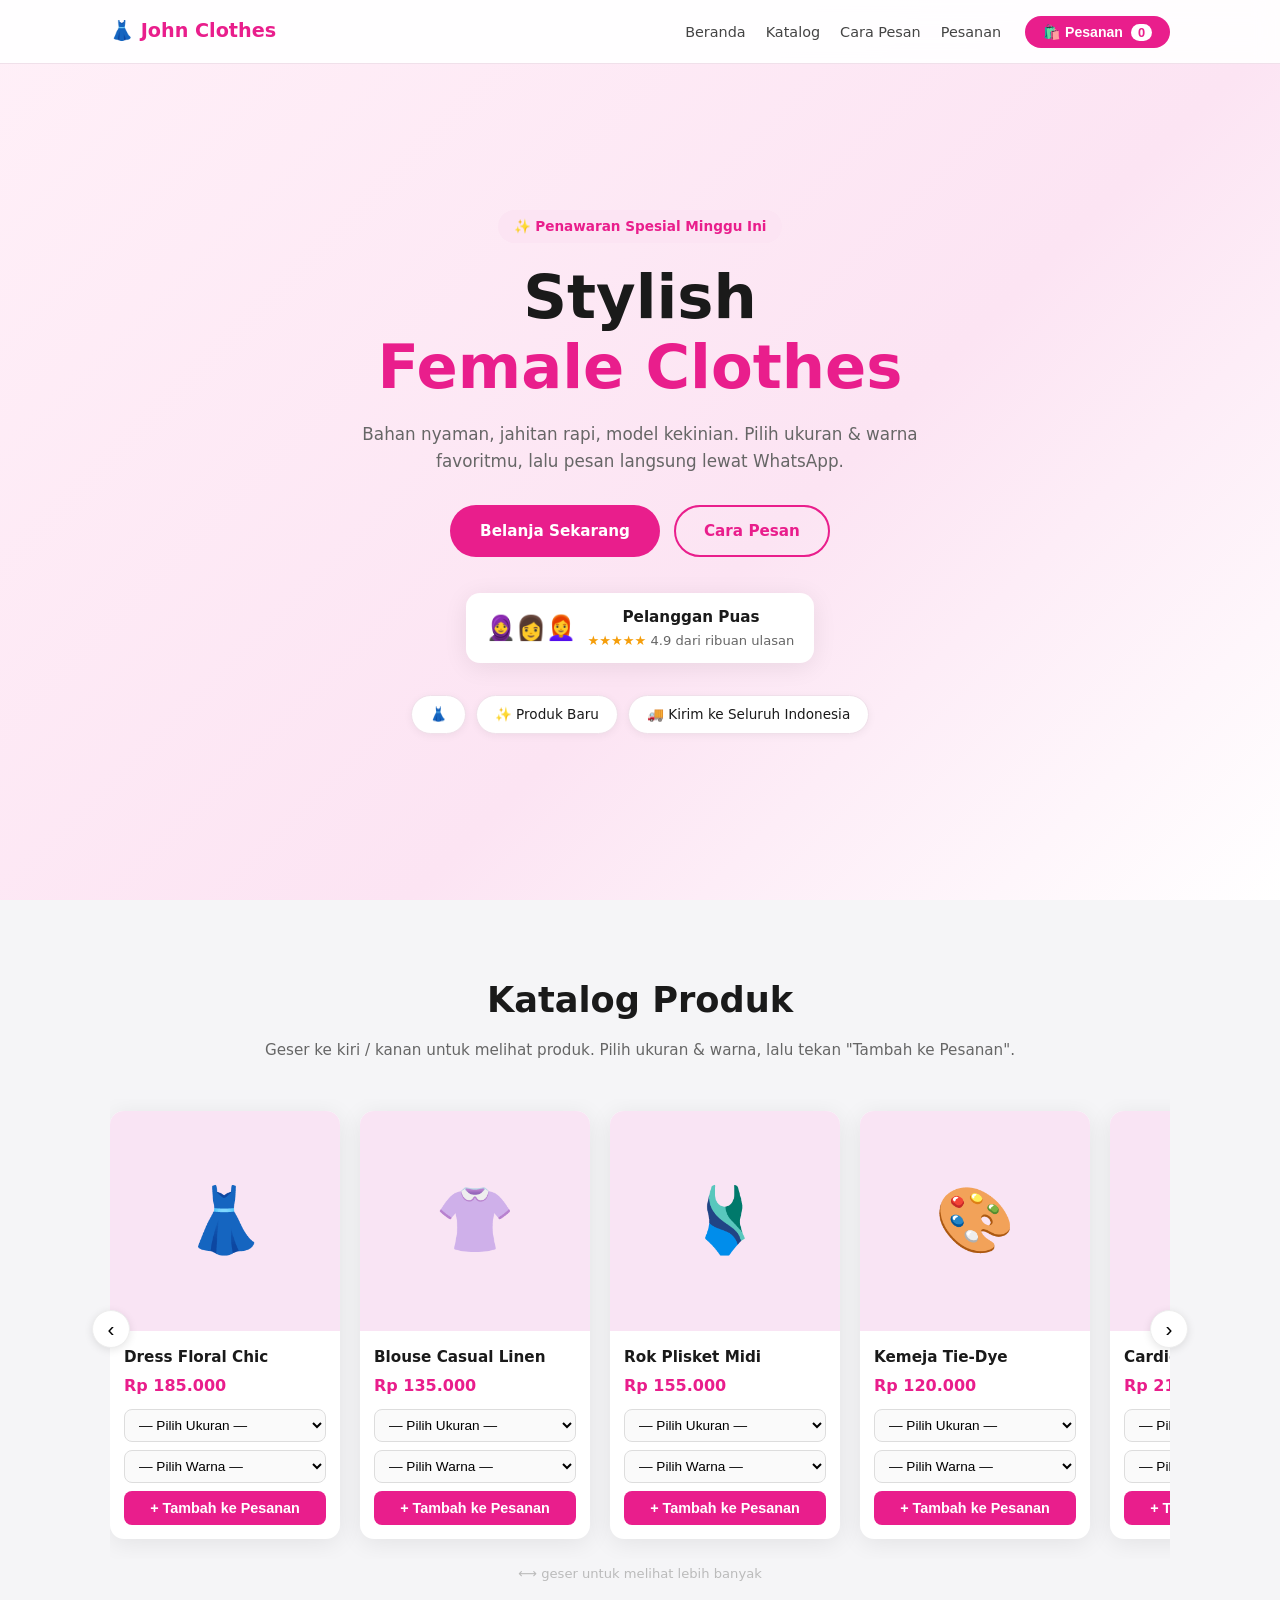
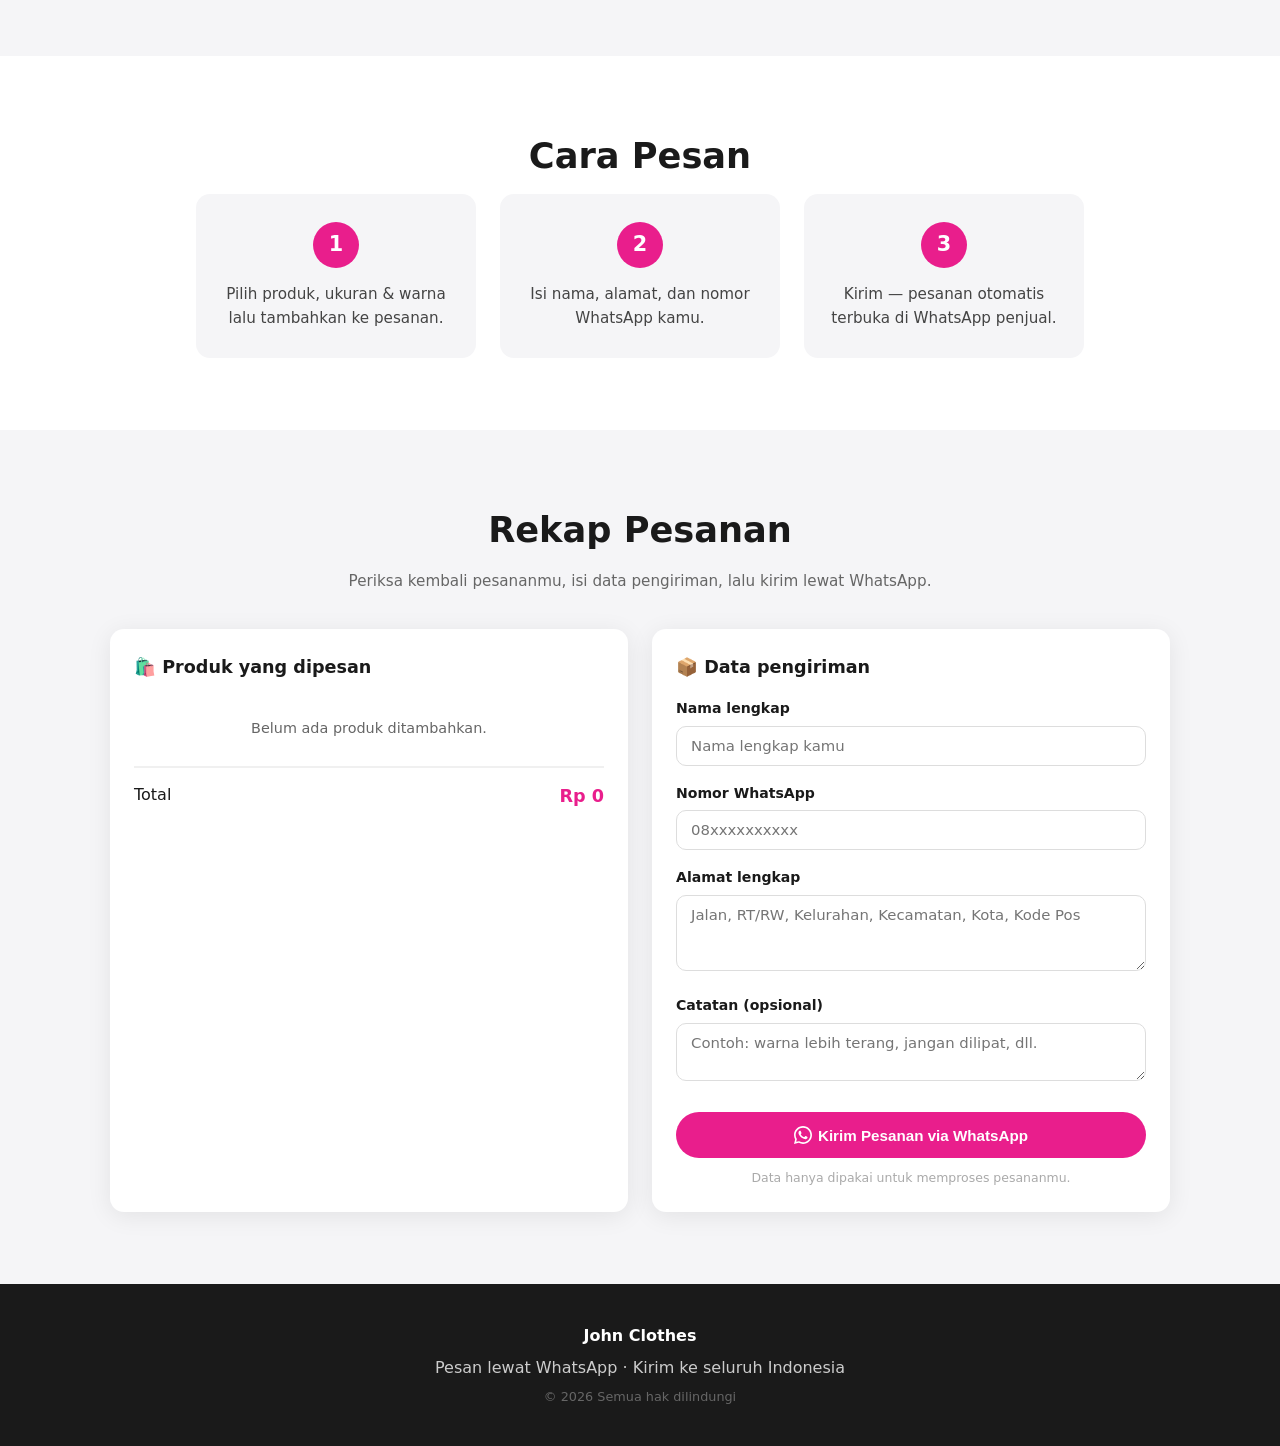
==== index.html @ 46075248 "first commit - John Clothes landing page" ====
<!DOCTYPE html>
<html lang="id">
<head>
  <meta charset="UTF-8" />
  <meta name="viewport" content="width=device-width, initial-scale=1.0" />
  <title>John Clothes – Female Fashion</title>
  <meta name="description" content="Toko baju wanita online. Bahan nyaman, jahitan rapi, model kekinian. Pesan langsung via WhatsApp." />
  <link rel="stylesheet" href="style.css" />
</head>
<body>

  <!-- NAVBAR -->
  <nav class="navbar" id="navbar">
    <div class="nav-container">
      <a href="#" class="nav-brand">👗 John Clothes</a>
      <ul class="nav-links">
        <li><a href="#beranda">Beranda</a></li>
        <li><a href="#katalog">Katalog</a></li>
        <li><a href="#cara-pesan">Cara Pesan</a></li>
        <li><a href="#pesanan">Pesanan</a></li>
      </ul>
      <button class="cart-btn" id="cartBtn" onclick="scrollToOrder()">
        🛍️ Pesanan <span id="cartCount">0</span>
      </button>
    </div>
  </nav>

  <!-- HERO -->
  <section class="hero" id="beranda">
    <div class="hero-content">
      <p class="hero-badge">✨ Penawaran Spesial Minggu Ini</p>
      <h1>Stylish<br><span>Female Clothes</span></h1>
      <p class="hero-desc">Bahan nyaman, jahitan rapi, model kekinian. Pilih ukuran &amp; warna favoritmu, lalu pesan langsung lewat WhatsApp.</p>
      <div class="hero-buttons">
        <a href="#katalog" class="btn btn-primary">Belanja Sekarang</a>
        <a href="#cara-pesan" class="btn btn-outline">Cara Pesan</a>
      </div>
      <div class="hero-social-proof">
        <span class="avatars">🧕👩👩‍🦰</span>
        <div>
          <strong>Pelanggan Puas</strong>
          <div class="stars">★★★★★ <span>4.9 dari ribuan ulasan</span></div>
        </div>
      </div>
    </div>
    <div class="hero-badges">
      <div class="badge-pill">👗</div>
      <div class="badge-pill">✨ Produk Baru</div>
      <div class="badge-pill">🚚 Kirim ke Seluruh Indonesia</div>
    </div>
  </section>

  <!-- KATALOG -->
  <section class="katalog" id="katalog">
    <div class="section-container">
      <h2>Katalog Produk</h2>
      <p class="section-sub">Geser ke kiri / kanan untuk melihat produk. Pilih ukuran &amp; warna, lalu tekan "Tambah ke Pesanan".</p>

      <div class="slider-wrapper">
        <button class="slider-arrow left" id="sliderPrev">&#8249;</button>
        <div class="product-track" id="productTrack"></div>
        <button class="slider-arrow right" id="sliderNext">&#8250;</button>
      </div>
      <p class="swipe-hint">⟷ geser untuk melihat lebih banyak</p>
    </div>
  </section>

  <!-- CARA PESAN -->
  <section class="cara-pesan" id="cara-pesan">
    <div class="section-container">
      <h2>Cara Pesan</h2>
      <div class="steps">
        <div class="step">
          <div class="step-num">1</div>
          <p>Pilih produk, ukuran &amp; warna lalu tambahkan ke pesanan.</p>
        </div>
        <div class="step">
          <div class="step-num">2</div>
          <p>Isi nama, alamat, dan nomor WhatsApp kamu.</p>
        </div>
        <div class="step">
          <div class="step-num">3</div>
          <p>Kirim — pesanan otomatis terbuka di WhatsApp penjual.</p>
        </div>
      </div>
    </div>
  </section>

  <!-- PESANAN -->
  <section class="pesanan" id="pesanan">
    <div class="section-container">
      <h2>Rekap Pesanan</h2>
      <p class="section-sub">Periksa kembali pesananmu, isi data pengiriman, lalu kirim lewat WhatsApp.</p>

      <div class="order-grid">
        <!-- Daftar produk -->
        <div class="order-card">
          <h3>🛍️ Produk yang dipesan</h3>
          <div id="orderList"><p class="empty-msg">Belum ada produk ditambahkan.</p></div>
          <div class="order-total">Total <strong id="orderTotal">Rp 0</strong></div>
        </div>

        <!-- Form pengiriman -->
        <div class="order-card">
          <h3>📦 Data pengiriman</h3>
          <form id="orderForm" novalidate>
            <div class="form-group">
              <label for="nama">Nama lengkap</label>
              <input type="text" id="nama" placeholder="Nama lengkap kamu" autocomplete="name" />
              <span class="form-err" id="namaErr">Isi nama lengkap (min. 2 huruf).</span>
            </div>
            <div class="form-group">
              <label for="wa">Nomor WhatsApp</label>
              <input type="tel" id="wa" placeholder="08xxxxxxxxxx" autocomplete="tel" />
              <span class="form-err" id="waErr">Nomor WhatsApp tidak valid.</span>
            </div>
            <div class="form-group">
              <label for="alamat">Alamat lengkap</label>
              <textarea id="alamat" rows="3" placeholder="Jalan, RT/RW, Kelurahan, Kecamatan, Kota, Kode Pos"></textarea>
              <span class="form-err" id="alamatErr">Isi alamat selengkap mungkin (min. 10 karakter).</span>
            </div>
            <div class="form-group">
              <label for="catatan">Catatan (opsional)</label>
              <textarea id="catatan" rows="2" placeholder="Contoh: warna lebih terang, jangan dilipat, dll."></textarea>
            </div>
            <button type="submit" class="btn btn-primary btn-block">
              <svg width="18" height="18" viewBox="0 0 24 24" fill="currentColor" style="vertical-align:middle;margin-right:6px"><path d="M17.472 14.382c-.297-.149-1.758-.867-2.03-.967-.273-.099-.471-.148-.67.15-.197.297-.767.966-.94 1.164-.173.199-.347.223-.644.075-.297-.15-1.255-.463-2.39-1.475-.883-.788-1.48-1.761-1.653-2.059-.173-.297-.018-.458.13-.606.134-.133.298-.347.446-.52.149-.174.198-.298.298-.497.099-.198.05-.371-.025-.52-.075-.149-.669-1.612-.916-2.207-.242-.579-.487-.5-.669-.51-.173-.008-.371-.01-.57-.01-.198 0-.52.074-.792.372-.272.297-1.04 1.016-1.04 2.479 0 1.462 1.065 2.875 1.213 3.074.149.198 2.096 3.2 5.077 4.487.709.306 1.262.489 1.694.625.712.227 1.36.195 1.871.118.571-.085 1.758-.719 2.006-1.413.248-.694.248-1.289.173-1.413-.074-.124-.272-.198-.57-.347z"/><path d="M12 0C5.373 0 0 5.373 0 12c0 2.136.564 4.14 1.547 5.874L0 24l6.302-1.521A11.942 11.942 0 0012 24c6.627 0 12-5.373 12-12S18.627 0 12 0zm0 21.818a9.797 9.797 0 01-5.001-1.368l-.36-.214-3.733.9.939-3.638-.234-.374A9.786 9.786 0 012.182 12C2.182 6.57 6.57 2.182 12 2.182c5.43 0 9.818 4.388 9.818 9.818 0 5.43-4.388 9.818-9.818 9.818z"/></svg>
              Kirim Pesanan via WhatsApp
            </button>
            <p class="form-note">Data hanya dipakai untuk memproses pesananmu.</p>
          </form>
        </div>
      </div>
    </div>
  </section>

  <!-- FOOTER -->
  <footer class="footer">
    <p><strong>John Clothes</strong></p>
    <p>Pesan lewat WhatsApp · Kirim ke seluruh Indonesia</p>
    <p class="footer-copy">© <span id="year"></span> Semua hak dilindungi</p>
  </footer>

  <!-- STICKY CART -->
  <div class="sticky-cart" id="stickyCart" onclick="scrollToOrder()">
    <span id="stickyCount">0</span> item · <span id="stickyTotal">Rp 0</span>
    <strong>Lihat Pesanan →</strong>
  </div>

  <!-- SUCCESS MODAL -->
  <div class="modal-overlay" id="modalOverlay">
    <div class="modal">
      <div class="modal-icon">✓</div>
      <h3>Pesanan siap dikirim!</h3>
      <p>WhatsApp akan terbuka dengan rincian pesananmu. Tekan <strong>Kirim</strong> di WhatsApp untuk menyelesaikan. Jika tidak terbuka, klik tombol di bawah.</p>
      <a href="#" id="waFallback" class="btn btn-primary" target="_blank" rel="noopener">Buka WhatsApp</a>
      <button class="btn btn-outline" onclick="closeModal()">Tutup</button>
    </div>
  </div>

  <script src="app.js"></script>
</body>
</html>
---- style.css ----
/* ===== RESET & BASE ===== */
*, *::before, *::after { box-sizing: border-box; margin: 0; padding: 0; }
html { scroll-behavior: smooth; }
body {
  font-family: 'Segoe UI', system-ui, -apple-system, sans-serif;
  color: #1a1a1a;
  background: #fff;
  line-height: 1.6;
}
img { max-width: 100%; display: block; }
a { text-decoration: none; color: inherit; }

/* ===== VARIABLES ===== */
:root {
  --pink: #e91e8c;
  --pink-dark: #c2177a;
  --pink-light: #fce4f3;
  --gray: #f5f5f7;
  --text-muted: #666;
  --radius: 14px;
  --shadow: 0 4px 24px rgba(0,0,0,.08);
  --nav-h: 64px;
}

/* ===== NAVBAR ===== */
.navbar {
  position: fixed; top: 0; left: 0; right: 0; z-index: 100;
  background: rgba(255,255,255,.92);
  backdrop-filter: blur(12px);
  -webkit-backdrop-filter: blur(12px);
  border-bottom: 1px solid #f0e0ea;
  height: var(--nav-h);
}
.nav-container {
  max-width: 1100px; margin: 0 auto;
  padding: 0 20px;
  height: 100%;
  display: flex; align-items: center; gap: 24px;
}
.nav-brand { font-size: 1.2rem; font-weight: 700; color: var(--pink); }
.nav-links {
  display: flex; gap: 20px; list-style: none;
  margin-left: auto;
}
.nav-links a {
  font-size: .9rem; color: #444; font-weight: 500;
  transition: color .2s;
}
.nav-links a:hover { color: var(--pink); }
.cart-btn {
  background: var(--pink); color: #fff;
  border: none; border-radius: 99px;
  padding: 8px 18px; font-size: .88rem; font-weight: 600;
  cursor: pointer; transition: background .2s;
  white-space: nowrap;
}
.cart-btn:hover { background: var(--pink-dark); }
#cartCount {
  background: #fff; color: var(--pink);
  border-radius: 99px; padding: 1px 7px;
  font-weight: 700; font-size: .8rem; margin-left: 4px;
}

/* ===== BUTTONS ===== */
.btn {
  display: inline-flex; align-items: center; justify-content: center;
  padding: 12px 28px; border-radius: 99px;
  font-weight: 600; font-size: .95rem;
  cursor: pointer; border: 2px solid transparent;
  transition: all .2s;
}
.btn-primary { background: var(--pink); color: #fff; }
.btn-primary:hover { background: var(--pink-dark); }
.btn-outline { background: transparent; color: var(--pink); border-color: var(--pink); }
.btn-outline:hover { background: var(--pink-light); }
.btn-block { width: 100%; margin-top: 8px; }

/* ===== HERO ===== */
.hero {
  min-height: 100vh;
  padding: calc(var(--nav-h) + 40px) 20px 60px;
  background: linear-gradient(135deg, #fff0f8 0%, #fce4f3 60%, #fff 100%);
  display: flex; flex-direction: column;
  align-items: center; justify-content: center;
  text-align: center;
}
.hero-content { max-width: 600px; }
.hero-badge {
  display: inline-block;
  background: var(--pink-light); color: var(--pink);
  border-radius: 99px; padding: 6px 16px;
  font-size: .85rem; font-weight: 600; margin-bottom: 20px;
}
.hero h1 {
  font-size: clamp(2.2rem, 6vw, 3.8rem);
  font-weight: 800; line-height: 1.15; margin-bottom: 18px;
}
.hero h1 span { color: var(--pink); }
.hero-desc { color: var(--text-muted); font-size: 1.05rem; margin-bottom: 30px; }
.hero-buttons { display: flex; gap: 14px; justify-content: center; flex-wrap: wrap; margin-bottom: 36px; }
.hero-social-proof {
  display: inline-flex; align-items: center; gap: 12px;
  background: #fff; border-radius: var(--radius);
  padding: 12px 20px; box-shadow: var(--shadow);
}
.avatars { font-size: 1.5rem; }
.hero-social-proof strong { display: block; font-size: .95rem; }
.stars { font-size: .82rem; color: var(--text-muted); }
.stars { color: #f59e0b; }
.stars span { color: var(--text-muted); }
.hero-badges {
  display: flex; flex-wrap: wrap; gap: 10px;
  justify-content: center; margin-top: 32px;
}
.badge-pill {
  background: #fff; border: 1px solid #f0e0ea;
  border-radius: 99px; padding: 8px 18px;
  font-size: .85rem; font-weight: 500;
  box-shadow: 0 2px 8px rgba(0,0,0,.05);
}

/* ===== SECTIONS ===== */
.section-container { max-width: 1100px; margin: 0 auto; padding: 0 20px; }
.katalog, .cara-pesan, .pesanan {
  padding: 72px 0;
}
.katalog { background: var(--gray); }
.cara-pesan { background: #fff; }
.pesanan { background: var(--gray); }
h2 {
  font-size: clamp(1.6rem, 4vw, 2.2rem);
  font-weight: 800; text-align: center; margin-bottom: 10px;
}
.section-sub {
  text-align: center; color: var(--text-muted);
  margin-bottom: 36px; font-size: .95rem;
}

/* ===== SLIDER ===== */
.slider-wrapper { position: relative; }
.product-track {
  display: flex; gap: 20px;
  overflow-x: auto; scroll-snap-type: x mandatory;
  -webkit-overflow-scrolling: touch;
  padding: 12px 4px 20px;
  scrollbar-width: none;
}
.product-track::-webkit-scrollbar { display: none; }
.swipe-hint {
  text-align: center; color: #bbb; font-size: .82rem; margin-top: 4px;
}
.slider-arrow {
  position: absolute; top: 50%; transform: translateY(-50%);
  background: #fff; border: 1px solid #eee;
  border-radius: 50%; width: 38px; height: 38px;
  font-size: 1.3rem; cursor: pointer; z-index: 2;
  box-shadow: 0 2px 8px rgba(0,0,0,.1);
  display: flex; align-items: center; justify-content: center;
  transition: background .2s;
}
.slider-arrow:hover { background: var(--pink-light); }
.slider-arrow.left { left: -18px; }
.slider-arrow.right { right: -18px; }

/* ===== PRODUCT CARD ===== */
.product-card {
  min-width: 230px; max-width: 230px;
  background: #fff; border-radius: var(--radius);
  box-shadow: var(--shadow); overflow: hidden;
  scroll-snap-align: start; flex-shrink: 0;
  transition: transform .2s;
}
.product-card:hover { transform: translateY(-4px); }
.product-img {
  width: 100%; height: 220px; object-fit: cover;
  background: #f9e4f4;
  display: flex; align-items: center; justify-content: center;
  font-size: 4rem;
}
.product-info { padding: 14px; }
.product-name { font-weight: 700; margin-bottom: 4px; font-size: .95rem; }
.product-price { color: var(--pink); font-weight: 700; font-size: 1rem; margin-bottom: 10px; }
.product-controls { display: flex; flex-direction: column; gap: 8px; }
.product-controls select {
  width: 100%; padding: 7px 10px; border-radius: 8px;
  border: 1px solid #ddd; font-size: .85rem;
  background: #fafafa; cursor: pointer;
}
.product-controls select:focus { outline: 2px solid var(--pink); }
.add-btn {
  width: 100%; padding: 9px; border: none; border-radius: 8px;
  background: var(--pink); color: #fff;
  font-weight: 600; font-size: .9rem; cursor: pointer;
  transition: background .2s;
}
.add-btn:hover { background: var(--pink-dark); }
.add-btn:disabled { background: #ccc; cursor: not-allowed; }

/* ===== STEPS ===== */
.steps {
  display: flex; gap: 24px; justify-content: center; flex-wrap: wrap;
  margin-top: 10px;
}
.step {
  background: var(--gray); border-radius: var(--radius);
  padding: 28px 24px; max-width: 280px; text-align: center;
  flex: 1; min-width: 200px;
}
.step-num {
  width: 46px; height: 46px; border-radius: 50%;
  background: var(--pink); color: #fff;
  font-size: 1.3rem; font-weight: 800;
  display: flex; align-items: center; justify-content: center;
  margin: 0 auto 14px;
}
.step p { color: #444; font-size: .95rem; }

/* ===== ORDER ===== */
.order-grid {
  display: grid;
  grid-template-columns: 1fr 1fr;
  gap: 24px; margin-top: 10px;
}
.order-card {
  background: #fff; border-radius: var(--radius);
  padding: 24px; box-shadow: var(--shadow);
}
.order-card h3 { font-size: 1.1rem; margin-bottom: 16px; }
.empty-msg { color: var(--text-muted); font-size: .9rem; text-align: center; padding: 20px 0; }

/* order items */
.order-item {
  display: flex; align-items: center; gap: 12px;
  padding: 10px 0; border-bottom: 1px solid #f0f0f0;
}
.order-item-emoji { font-size: 1.8rem; }
.order-item-info { flex: 1; }
.order-item-name { font-weight: 600; font-size: .9rem; }
.order-item-detail { font-size: .8rem; color: var(--text-muted); }
.order-item-price { font-weight: 700; color: var(--pink); font-size: .9rem; white-space: nowrap; }
.remove-btn {
  background: none; border: none; color: #ccc; cursor: pointer;
  font-size: 1.1rem; padding: 2px 6px; border-radius: 4px;
  transition: color .2s;
}
.remove-btn:hover { color: #e53935; }

.order-total {
  display: flex; justify-content: space-between;
  font-size: 1rem; padding-top: 14px; margin-top: 6px;
  border-top: 2px solid #f0f0f0;
}
.order-total strong { color: var(--pink); font-size: 1.1rem; }

/* form */
.form-group { margin-bottom: 16px; }
.form-group label { display: block; font-size: .88rem; font-weight: 600; margin-bottom: 6px; }
.form-group input,
.form-group textarea {
  width: 100%; padding: 10px 14px;
  border: 1.5px solid #ddd; border-radius: 10px;
  font-size: .93rem; font-family: inherit;
  transition: border-color .2s;
  resize: vertical;
}
.form-group input:focus,
.form-group textarea:focus { outline: none; border-color: var(--pink); }
.form-err {
  display: none; color: #e53935;
  font-size: .78rem; margin-top: 4px;
}
.form-err.visible { display: block; }
.form-note { text-align: center; color: #aaa; font-size: .78rem; margin-top: 10px; }

/* ===== FOOTER ===== */
.footer {
  background: #1a1a1a; color: #ccc;
  text-align: center; padding: 36px 20px;
  line-height: 2;
}
.footer strong { color: #fff; font-size: 1rem; }
.footer-copy { font-size: .8rem; color: #666; }

/* ===== STICKY CART ===== */
.sticky-cart {
  position: fixed; bottom: 20px; left: 50%; transform: translateX(-50%);
  background: #1a1a1a; color: #fff;
  border-radius: 99px; padding: 12px 24px;
  font-size: .88rem; cursor: pointer;
  box-shadow: 0 6px 24px rgba(0,0,0,.2);
  display: none; align-items: center; gap: 8px;
  z-index: 90; white-space: nowrap;
  transition: opacity .3s;
}
.sticky-cart.show { display: flex; }
.sticky-cart strong { color: #f8b4d9; }

/* ===== MODAL ===== */
.modal-overlay {
  display: none; position: fixed; inset: 0; z-index: 200;
  background: rgba(0,0,0,.45); backdrop-filter: blur(4px);
  align-items: center; justify-content: center;
}
.modal-overlay.show { display: flex; }
.modal {
  background: #fff; border-radius: 20px;
  padding: 36px 32px; max-width: 400px; width: 90%;
  text-align: center; box-shadow: 0 20px 60px rgba(0,0,0,.2);
}
.modal-icon {
  width: 64px; height: 64px; border-radius: 50%;
  background: #e8f5e9; color: #2e7d32;
  font-size: 2rem; font-weight: 700;
  display: flex; align-items: center; justify-content: center;
  margin: 0 auto 16px;
}
.modal h3 { font-size: 1.3rem; margin-bottom: 10px; }
.modal p { color: var(--text-muted); font-size: .92rem; margin-bottom: 20px; }
.modal .btn { margin: 6px 4px; }

/* ===== RESPONSIVE ===== */
@media (max-width: 768px) {
  .nav-links { display: none; }
  .order-grid { grid-template-columns: 1fr; }
  .slider-arrow { display: none; }
}
@media (max-width: 480px) {
  .hero-buttons { flex-direction: column; align-items: center; }
  .hero-buttons .btn { width: 220px; }
}
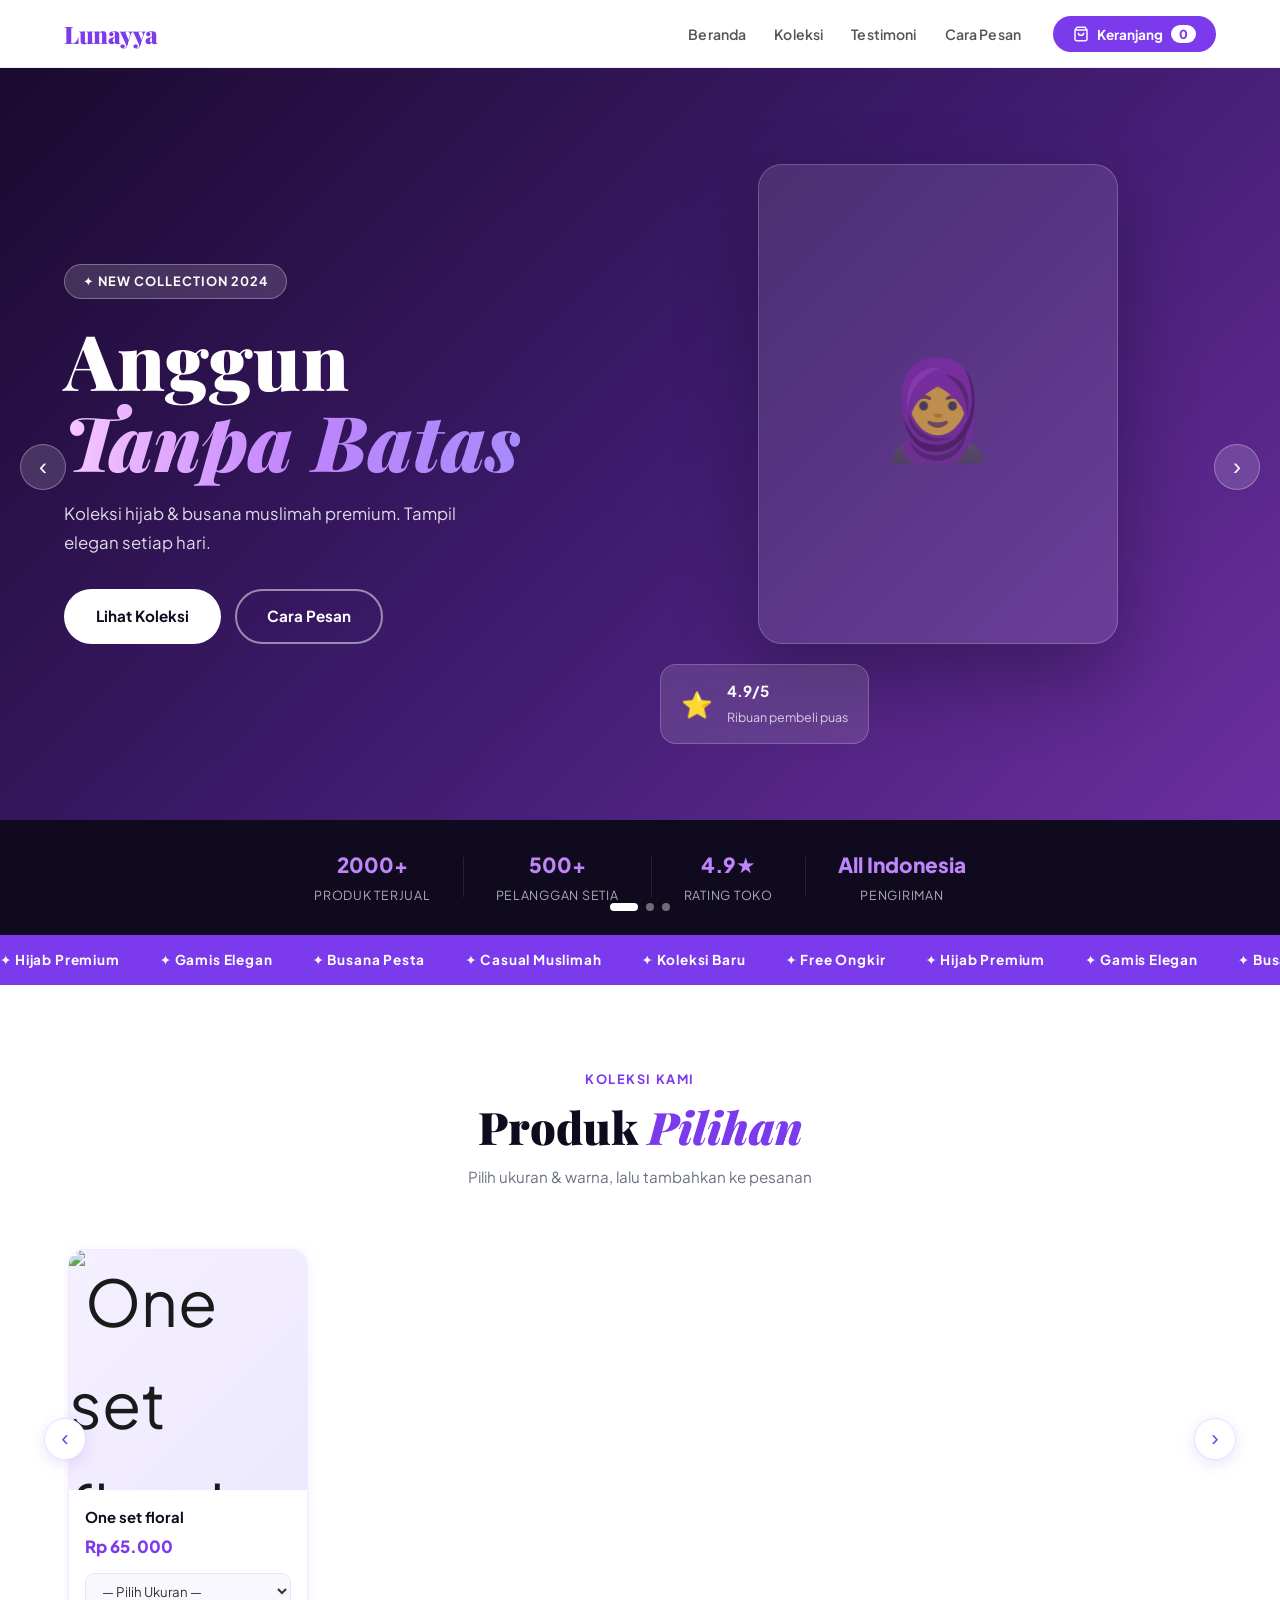
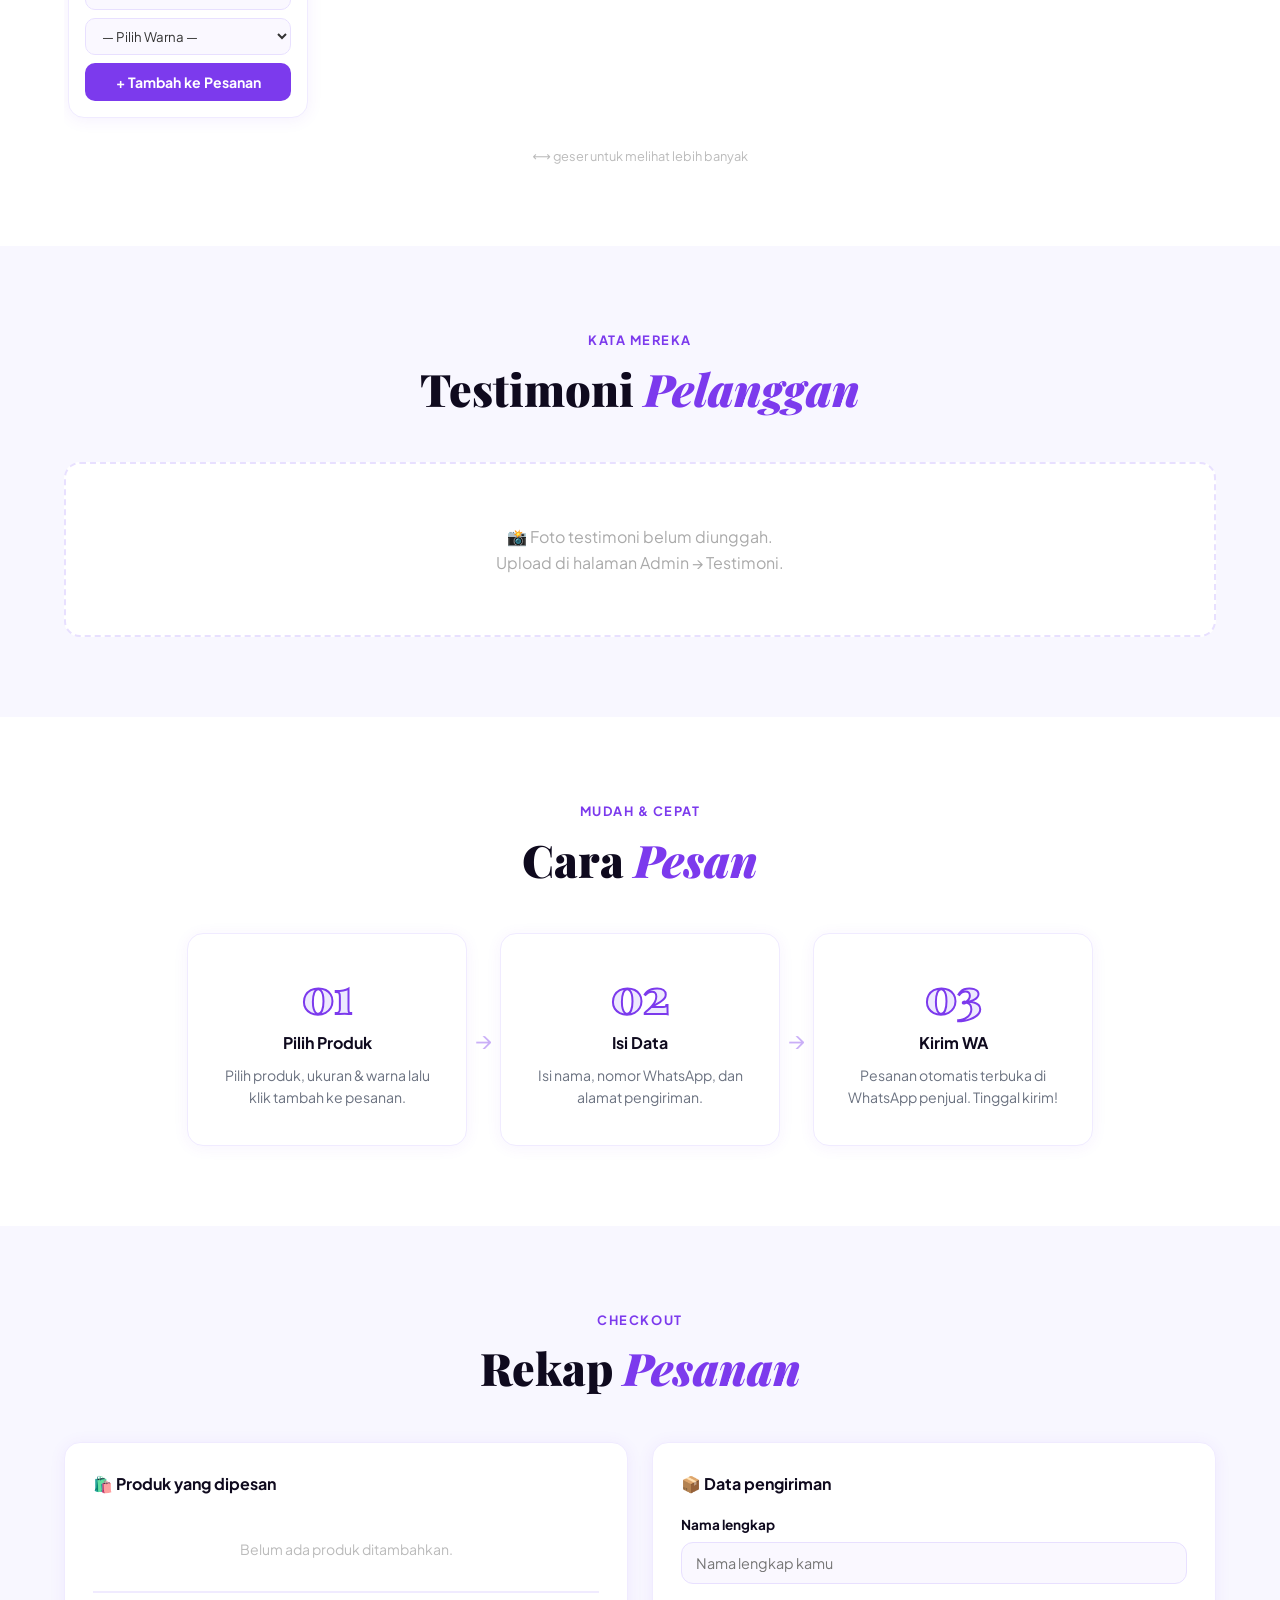
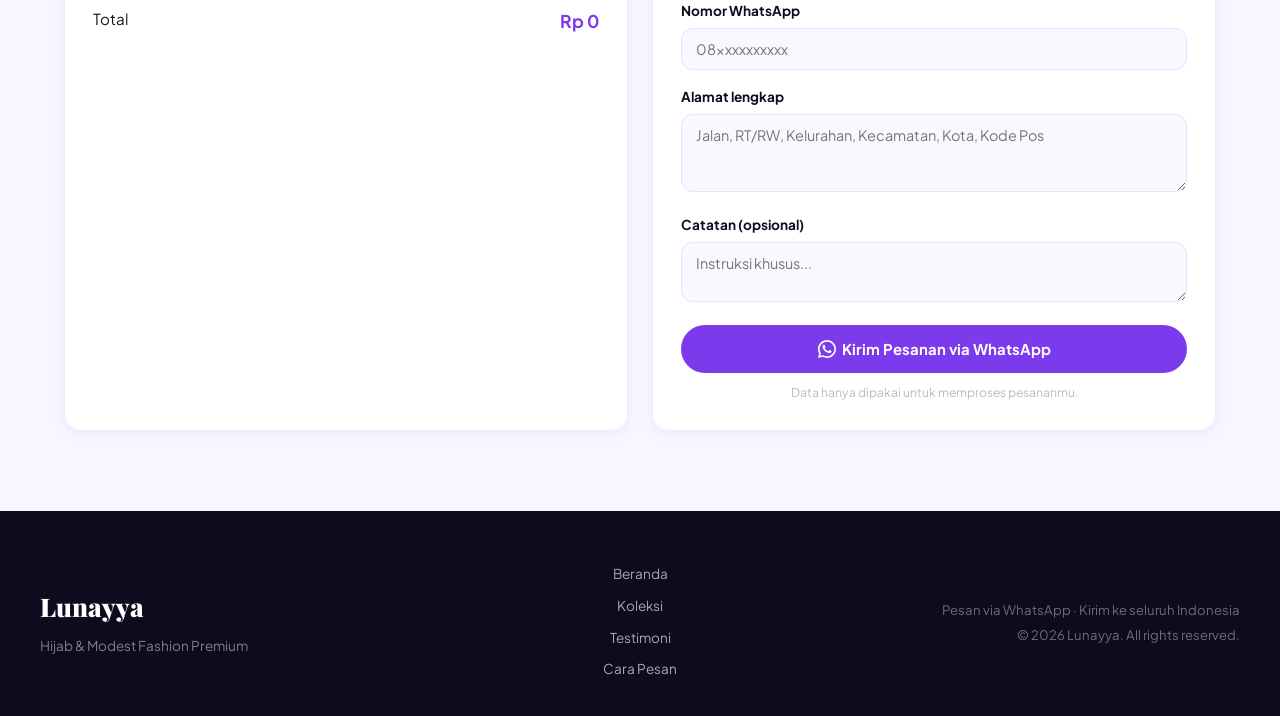
==== commit 00f12442: "redesign Lunayya - hero carousel, logo upload, testimoni, admin tampilan" ====
--- a/index.html
+++ b/index.html
@@ -1,61 +1,163 @@
 <!DOCTYPE html>
 <html lang="id">
 <head>
-  <meta charset="UTF-8" />
-  <meta name="viewport" content="width=device-width, initial-scale=1.0" />
-  <title>John Clothes – Female Fashion</title>
-  <meta name="description" content="Toko baju wanita online. Bahan nyaman, jahitan rapi, model kekinian. Pesan langsung via WhatsApp." />
-  <link rel="stylesheet" href="style.css" />
+  <meta charset="UTF-8"/>
+  <meta name="viewport" content="width=device-width, initial-scale=1.0"/>
+  <title>Lunayya – Hijab & Modest Fashion</title>
+  <meta name="description" content="Lunayya – Koleksi hijab dan busana muslimah premium. Elegan, nyaman, kekinian."/>
+  <link rel="preconnect" href="https://fonts.googleapis.com"/>
+  <link rel="preconnect" href="https://fonts.gstatic.com" crossorigin/>
+  <link href="https://fonts.googleapis.com/css2?family=Playfair+Display:ital,wght@0,700;0,900;1,700&family=Plus+Jakarta+Sans:wght@400;500;600;700&display=swap" rel="stylesheet"/>
+  <link rel="stylesheet" href="style.css"/>
 </head>
 <body>
 
   <!-- NAVBAR -->
   <nav class="navbar" id="navbar">
     <div class="nav-container">
-      <a href="#" class="nav-brand">👗 John Clothes</a>
+      <a href="#" class="nav-brand">
+        <img id="siteLogo" src="" alt="Lunayya" class="logo-img" style="display:none"/>
+        <span id="logoText" class="logo-text">Lunayya</span>
+      </a>
       <ul class="nav-links">
         <li><a href="#beranda">Beranda</a></li>
-        <li><a href="#katalog">Katalog</a></li>
+        <li><a href="#katalog">Koleksi</a></li>
+        <li><a href="#testimoni">Testimoni</a></li>
         <li><a href="#cara-pesan">Cara Pesan</a></li>
-        <li><a href="#pesanan">Pesanan</a></li>
       </ul>
       <button class="cart-btn" id="cartBtn" onclick="scrollToOrder()">
-        🛍️ Pesanan <span id="cartCount">0</span>
+        <svg width="16" height="16" viewBox="0 0 24 24" fill="none" stroke="currentColor" stroke-width="2.2"><path d="M6 2L3 6v14a2 2 0 002 2h14a2 2 0 002-2V6l-3-4z"/><line x1="3" y1="6" x2="21" y2="6"/><path d="M16 10a4 4 0 01-8 0"/></svg>
+        Keranjang <span id="cartCount">0</span>
       </button>
+      <button class="nav-hamburger" id="navHamburger" onclick="toggleMobileNav()">
+        <span></span><span></span><span></span>
+      </button>
+    </div>
+    <div class="mobile-nav" id="mobileNav">
+      <a href="#beranda" onclick="toggleMobileNav()">Beranda</a>
+      <a href="#katalog" onclick="toggleMobileNav()">Koleksi</a>
+      <a href="#testimoni" onclick="toggleMobileNav()">Testimoni</a>
+      <a href="#cara-pesan" onclick="toggleMobileNav()">Cara Pesan</a>
+      <a href="#pesanan" onclick="toggleMobileNav()">Pesanan</a>
     </div>
   </nav>
 
-  <!-- HERO -->
+  <!-- HERO CAROUSEL -->
   <section class="hero" id="beranda">
-    <div class="hero-content">
-      <p class="hero-badge">✨ Penawaran Spesial Minggu Ini</p>
-      <h1>Stylish<br><span>Female Clothes</span></h1>
-      <p class="hero-desc">Bahan nyaman, jahitan rapi, model kekinian. Pilih ukuran &amp; warna favoritmu, lalu pesan langsung lewat WhatsApp.</p>
-      <div class="hero-buttons">
-        <a href="#katalog" class="btn btn-primary">Belanja Sekarang</a>
-        <a href="#cara-pesan" class="btn btn-outline">Cara Pesan</a>
-      </div>
-      <div class="hero-social-proof">
-        <span class="avatars">🧕👩👩‍🦰</span>
-        <div>
-          <strong>Pelanggan Puas</strong>
-          <div class="stars">★★★★★ <span>4.9 dari ribuan ulasan</span></div>
-        </div>
-      </div>
-    </div>
-    <div class="hero-badges">
-      <div class="badge-pill">👗</div>
-      <div class="badge-pill">✨ Produk Baru</div>
-      <div class="badge-pill">🚚 Kirim ke Seluruh Indonesia</div>
-    </div>
-  </section>
+    <div class="hero-carousel" id="heroCarousel">
+      <!-- Slide 1 (default) -->
+      <div class="hero-slide active" id="slide-0">
+        <div class="slide-bg" style="background:linear-gradient(135deg,#1a0a2e 0%,#3d1a6b 50%,#6b2fa0 100%)"></div>
+        <div class="slide-content">
+          <div class="slide-text">
+            <span class="hero-eyebrow">✦ New Collection 2024</span>
+            <h1 class="hero-title">Anggun<br/><em>Tanpa Batas</em></h1>
+            <p class="hero-desc">Koleksi hijab & busana muslimah premium. Tampil elegan setiap hari.</p>
+            <div class="hero-cta">
+              <a href="#katalog" class="btn btn-hero-primary">Lihat Koleksi</a>
+              <a href="#cara-pesan" class="btn btn-hero-outline">Cara Pesan</a>
+            </div>
+          </div>
+          <div class="slide-visual">
+            <div class="slide-img-wrap" id="slideImg0">
+              <div class="slide-placeholder">🧕</div>
+            </div>
+            <div class="slide-badge-card">
+              <div class="badge-icon">⭐</div>
+              <div><strong>4.9/5</strong><span>Ribuan pembeli puas</span></div>
+            </div>
+          </div>
+        </div>
+      </div>
+      <!-- Slide 2 -->
+      <div class="hero-slide" id="slide-1">
+        <div class="slide-bg" style="background:linear-gradient(135deg,#0f1f1a 0%,#1a4a3a 50%,#2d7a5f 100%)"></div>
+        <div class="slide-content">
+          <div class="slide-text">
+            <span class="hero-eyebrow">✦ Best Seller</span>
+            <h1 class="hero-title">Elegan<br/><em>Setiap Saat</em></h1>
+            <p class="hero-desc">Bahan premium, jahitan rapi, desain kekinian untuk wanita muslimah modern.</p>
+            <div class="hero-cta">
+              <a href="#katalog" class="btn btn-hero-primary">Shop Now</a>
+              <a href="#testimoni" class="btn btn-hero-outline">Testimoni</a>
+            </div>
+          </div>
+          <div class="slide-visual">
+            <div class="slide-img-wrap" id="slideImg1">
+              <div class="slide-placeholder">👗</div>
+            </div>
+            <div class="slide-badge-card">
+              <div class="badge-icon">🚚</div>
+              <div><strong>Free Ongkir</strong><span>Min. pembelian 2 pcs</span></div>
+            </div>
+          </div>
+        </div>
+      </div>
+      <!-- Slide 3 -->
+      <div class="hero-slide" id="slide-2">
+        <div class="slide-bg" style="background:linear-gradient(135deg,#1f0a0a 0%,#5a1a2e 50%,#9a2d50 100%)"></div>
+        <div class="slide-content">
+          <div class="slide-text">
+            <span class="hero-eyebrow">✦ Exclusive Promo</span>
+            <h1 class="hero-title">Style<br/><em>Muslimah</em></h1>
+            <p class="hero-desc">Ratusan pilihan warna & ukuran. Pesan mudah langsung via WhatsApp.</p>
+            <div class="hero-cta">
+              <a href="#pesanan" class="btn btn-hero-primary">Pesan Sekarang</a>
+              <a href="#katalog" class="btn btn-hero-outline">Lihat Semua</a>
+            </div>
+          </div>
+          <div class="slide-visual">
+            <div class="slide-img-wrap" id="slideImg2">
+              <div class="slide-placeholder">🎀</div>
+            </div>
+            <div class="slide-badge-card">
+              <div class="badge-icon">💎</div>
+              <div><strong>Premium Quality</strong><span>Bahan pilihan terbaik</span></div>
+            </div>
+          </div>
+        </div>
+      </div>
+    </div>
+
+    <!-- Carousel controls -->
+    <button class="carousel-arrow left" onclick="moveCarousel(-1)">&#8249;</button>
+    <button class="carousel-arrow right" onclick="moveCarousel(1)">&#8250;</button>
+    <div class="carousel-dots" id="carouselDots">
+      <button class="dot active" onclick="goToSlide(0)"></button>
+      <button class="dot" onclick="goToSlide(1)"></button>
+      <button class="dot" onclick="goToSlide(2)"></button>
+    </div>
+
+    <!-- Stats bar -->
+    <div class="hero-stats">
+      <div class="stat"><strong>2000+</strong><span>Produk Terjual</span></div>
+      <div class="stat-divider"></div>
+      <div class="stat"><strong>500+</strong><span>Pelanggan Setia</span></div>
+      <div class="stat-divider"></div>
+      <div class="stat"><strong>4.9★</strong><span>Rating Toko</span></div>
+      <div class="stat-divider"></div>
+      <div class="stat"><strong>All Indonesia</strong><span>Pengiriman</span></div>
+    </div>
+  </section>
+
+  <!-- MARQUEE -->
+  <div class="marquee-wrap">
+    <div class="marquee-track">
+      <span>✦ Hijab Premium</span><span>✦ Gamis Elegan</span><span>✦ Busana Pesta</span>
+      <span>✦ Casual Muslimah</span><span>✦ Koleksi Baru</span><span>✦ Free Ongkir</span>
+      <span>✦ Hijab Premium</span><span>✦ Gamis Elegan</span><span>✦ Busana Pesta</span>
+      <span>✦ Casual Muslimah</span><span>✦ Koleksi Baru</span><span>✦ Free Ongkir</span>
+    </div>
+  </div>
 
   <!-- KATALOG -->
   <section class="katalog" id="katalog">
     <div class="section-container">
-      <h2>Katalog Produk</h2>
-      <p class="section-sub">Geser ke kiri / kanan untuk melihat produk. Pilih ukuran &amp; warna, lalu tekan "Tambah ke Pesanan".</p>
-
+      <div class="section-header">
+        <span class="section-eyebrow">Koleksi Kami</span>
+        <h2>Produk <em>Pilihan</em></h2>
+        <p>Pilih ukuran & warna, lalu tambahkan ke pesanan</p>
+      </div>
       <div class="slider-wrapper">
         <button class="slider-arrow left" id="sliderPrev">&#8249;</button>
         <div class="product-track" id="productTrack"></div>
@@ -65,22 +167,47 @@
     </div>
   </section>
 
+  <!-- TESTIMONI -->
+  <section class="testimoni" id="testimoni">
+    <div class="section-container">
+      <div class="section-header">
+        <span class="section-eyebrow">Kata Mereka</span>
+        <h2>Testimoni <em>Pelanggan</em></h2>
+      </div>
+      <div class="testi-grid" id="testiGrid">
+        <!-- Diisi dari settings.json -->
+        <div class="testi-placeholder">
+          <p>📸 Foto testimoni belum diunggah.</p>
+          <p>Upload di halaman Admin → Testimoni.</p>
+        </div>
+      </div>
+    </div>
+  </section>
+
   <!-- CARA PESAN -->
   <section class="cara-pesan" id="cara-pesan">
     <div class="section-container">
-      <h2>Cara Pesan</h2>
+      <div class="section-header">
+        <span class="section-eyebrow">Mudah & Cepat</span>
+        <h2>Cara <em>Pesan</em></h2>
+      </div>
       <div class="steps">
         <div class="step">
-          <div class="step-num">1</div>
-          <p>Pilih produk, ukuran &amp; warna lalu tambahkan ke pesanan.</p>
-        </div>
+          <div class="step-num">01</div>
+          <h3>Pilih Produk</h3>
+          <p>Pilih produk, ukuran & warna lalu klik tambah ke pesanan.</p>
+        </div>
+        <div class="step-arrow">→</div>
         <div class="step">
-          <div class="step-num">2</div>
-          <p>Isi nama, alamat, dan nomor WhatsApp kamu.</p>
-        </div>
+          <div class="step-num">02</div>
+          <h3>Isi Data</h3>
+          <p>Isi nama, nomor WhatsApp, dan alamat pengiriman.</p>
+        </div>
+        <div class="step-arrow">→</div>
         <div class="step">
-          <div class="step-num">3</div>
-          <p>Kirim — pesanan otomatis terbuka di WhatsApp penjual.</p>
+          <div class="step-num">03</div>
+          <h3>Kirim WA</h3>
+          <p>Pesanan otomatis terbuka di WhatsApp penjual. Tinggal kirim!</p>
         </div>
       </div>
     </div>
@@ -89,29 +216,27 @@
   <!-- PESANAN -->
   <section class="pesanan" id="pesanan">
     <div class="section-container">
-      <h2>Rekap Pesanan</h2>
-      <p class="section-sub">Periksa kembali pesananmu, isi data pengiriman, lalu kirim lewat WhatsApp.</p>
-
+      <div class="section-header">
+        <span class="section-eyebrow">Checkout</span>
+        <h2>Rekap <em>Pesanan</em></h2>
+      </div>
       <div class="order-grid">
-        <!-- Daftar produk -->
         <div class="order-card">
           <h3>🛍️ Produk yang dipesan</h3>
           <div id="orderList"><p class="empty-msg">Belum ada produk ditambahkan.</p></div>
           <div class="order-total">Total <strong id="orderTotal">Rp 0</strong></div>
         </div>
-
-        <!-- Form pengiriman -->
         <div class="order-card">
           <h3>📦 Data pengiriman</h3>
           <form id="orderForm" novalidate>
             <div class="form-group">
               <label for="nama">Nama lengkap</label>
-              <input type="text" id="nama" placeholder="Nama lengkap kamu" autocomplete="name" />
+              <input type="text" id="nama" placeholder="Nama lengkap kamu" autocomplete="name"/>
               <span class="form-err" id="namaErr">Isi nama lengkap (min. 2 huruf).</span>
             </div>
             <div class="form-group">
               <label for="wa">Nomor WhatsApp</label>
-              <input type="tel" id="wa" placeholder="08xxxxxxxxxx" autocomplete="tel" />
+              <input type="tel" id="wa" placeholder="08xxxxxxxxxx" autocomplete="tel"/>
               <span class="form-err" id="waErr">Nomor WhatsApp tidak valid.</span>
             </div>
             <div class="form-group">
@@ -121,7 +246,7 @@
             </div>
             <div class="form-group">
               <label for="catatan">Catatan (opsional)</label>
-              <textarea id="catatan" rows="2" placeholder="Contoh: warna lebih terang, jangan dilipat, dll."></textarea>
+              <textarea id="catatan" rows="2" placeholder="Instruksi khusus..."></textarea>
             </div>
             <button type="submit" class="btn btn-primary btn-block">
               <svg width="18" height="18" viewBox="0 0 24 24" fill="currentColor" style="vertical-align:middle;margin-right:6px"><path d="M17.472 14.382c-.297-.149-1.758-.867-2.03-.967-.273-.099-.471-.148-.67.15-.197.297-.767.966-.94 1.164-.173.199-.347.223-.644.075-.297-.15-1.255-.463-2.39-1.475-.883-.788-1.48-1.761-1.653-2.059-.173-.297-.018-.458.13-.606.134-.133.298-.347.446-.52.149-.174.198-.298.298-.497.099-.198.05-.371-.025-.52-.075-.149-.669-1.612-.916-2.207-.242-.579-.487-.5-.669-.51-.173-.008-.371-.01-.57-.01-.198 0-.52.074-.792.372-.272.297-1.04 1.016-1.04 2.479 0 1.462 1.065 2.875 1.213 3.074.149.198 2.096 3.2 5.077 4.487.709.306 1.262.489 1.694.625.712.227 1.36.195 1.871.118.571-.085 1.758-.719 2.006-1.413.248-.694.248-1.289.173-1.413-.074-.124-.272-.198-.57-.347z"/><path d="M12 0C5.373 0 0 5.373 0 12c0 2.136.564 4.14 1.547 5.874L0 24l6.302-1.521A11.942 11.942 0 0012 24c6.627 0 12-5.373 12-12S18.627 0 12 0zm0 21.818a9.797 9.797 0 01-5.001-1.368l-.36-.214-3.733.9.939-3.638-.234-.374A9.786 9.786 0 012.182 12C2.182 6.57 6.57 2.182 12 2.182c5.43 0 9.818 4.388 9.818 9.818 0 5.43-4.388 9.818-9.818 9.818z"/></svg>
@@ -136,23 +261,38 @@
 
   <!-- FOOTER -->
   <footer class="footer">
-    <p><strong>John Clothes</strong></p>
-    <p>Pesan lewat WhatsApp · Kirim ke seluruh Indonesia</p>
-    <p class="footer-copy">© <span id="year"></span> Semua hak dilindungi</p>
+    <div class="footer-inner">
+      <div class="footer-brand">
+        <img id="footerLogo" src="" alt="Lunayya" style="display:none;height:36px;margin-bottom:8px"/>
+        <div class="footer-logo-text" id="footerLogoText">Lunayya</div>
+        <p>Hijab & Modest Fashion Premium</p>
+      </div>
+      <div class="footer-links">
+        <a href="#beranda">Beranda</a>
+        <a href="#katalog">Koleksi</a>
+        <a href="#testimoni">Testimoni</a>
+        <a href="#cara-pesan">Cara Pesan</a>
+      </div>
+      <div class="footer-info">
+        <p>Pesan via WhatsApp · Kirim ke seluruh Indonesia</p>
+        <p class="footer-copy">© <span id="year"></span> Lunayya. All rights reserved.</p>
+      </div>
+    </div>
   </footer>
 
   <!-- STICKY CART -->
   <div class="sticky-cart" id="stickyCart" onclick="scrollToOrder()">
+    <svg width="16" height="16" viewBox="0 0 24 24" fill="none" stroke="currentColor" stroke-width="2.2"><path d="M6 2L3 6v14a2 2 0 002 2h14a2 2 0 002-2V6l-3-4z"/><line x1="3" y1="6" x2="21" y2="6"/><path d="M16 10a4 4 0 01-8 0"/></svg>
     <span id="stickyCount">0</span> item · <span id="stickyTotal">Rp 0</span>
-    <strong>Lihat Pesanan →</strong>
+    <strong>Pesan →</strong>
   </div>
 
   <!-- SUCCESS MODAL -->
   <div class="modal-overlay" id="modalOverlay">
     <div class="modal">
       <div class="modal-icon">✓</div>
-      <h3>Pesanan siap dikirim!</h3>
-      <p>WhatsApp akan terbuka dengan rincian pesananmu. Tekan <strong>Kirim</strong> di WhatsApp untuk menyelesaikan. Jika tidak terbuka, klik tombol di bawah.</p>
+      <h3>Pesanan Siap Dikirim!</h3>
+      <p>WhatsApp akan terbuka dengan rincian pesananmu. Tekan <strong>Kirim</strong> untuk menyelesaikan.</p>
       <a href="#" id="waFallback" class="btn btn-primary" target="_blank" rel="noopener">Buka WhatsApp</a>
       <button class="btn btn-outline" onclick="closeModal()">Tutup</button>
     </div>
--- a/style.css
+++ b/style.css
@@ -1,330 +1,429 @@
 /* ===== RESET & BASE ===== */
-*, *::before, *::after { box-sizing: border-box; margin: 0; padding: 0; }
-html { scroll-behavior: smooth; }
-body {
-  font-family: 'Segoe UI', system-ui, -apple-system, sans-serif;
-  color: #1a1a1a;
-  background: #fff;
-  line-height: 1.6;
-}
-img { max-width: 100%; display: block; }
-a { text-decoration: none; color: inherit; }
+*,*::before,*::after{box-sizing:border-box;margin:0;padding:0}
+html{scroll-behavior:smooth}
+body{font-family:'Plus Jakarta Sans',system-ui,sans-serif;color:#1a1a1a;background:#fff;line-height:1.6;overflow-x:hidden}
+img{max-width:100%;display:block}
+a{text-decoration:none;color:inherit}
 
 /* ===== VARIABLES ===== */
-:root {
-  --pink: #e91e8c;
-  --pink-dark: #c2177a;
-  --pink-light: #fce4f3;
-  --gray: #f5f5f7;
-  --text-muted: #666;
-  --radius: 14px;
-  --shadow: 0 4px 24px rgba(0,0,0,.08);
-  --nav-h: 64px;
-}
+:root{
+  --purple:#7c3aed;
+  --purple-dark:#5b21b6;
+  --purple-light:#ede9fe;
+  --purple-mid:#a855f7;
+  --gold:#f59e0b;
+  --dark:#0f0a1e;
+  --gray:#f8f7ff;
+  --text-muted:#6b7280;
+  --radius:16px;
+  --shadow:0 4px 24px rgba(124,58,237,.12);
+  --nav-h:68px;
+}
+
+/* ===== FONTS ===== */
+.playfair{font-family:'Playfair Display',serif}
 
 /* ===== NAVBAR ===== */
-.navbar {
-  position: fixed; top: 0; left: 0; right: 0; z-index: 100;
-  background: rgba(255,255,255,.92);
-  backdrop-filter: blur(12px);
-  -webkit-backdrop-filter: blur(12px);
-  border-bottom: 1px solid #f0e0ea;
-  height: var(--nav-h);
-}
-.nav-container {
-  max-width: 1100px; margin: 0 auto;
-  padding: 0 20px;
-  height: 100%;
-  display: flex; align-items: center; gap: 24px;
-}
-.nav-brand { font-size: 1.2rem; font-weight: 700; color: var(--pink); }
-.nav-links {
-  display: flex; gap: 20px; list-style: none;
-  margin-left: auto;
-}
-.nav-links a {
-  font-size: .9rem; color: #444; font-weight: 500;
-  transition: color .2s;
-}
-.nav-links a:hover { color: var(--pink); }
-.cart-btn {
-  background: var(--pink); color: #fff;
-  border: none; border-radius: 99px;
-  padding: 8px 18px; font-size: .88rem; font-weight: 600;
-  cursor: pointer; transition: background .2s;
-  white-space: nowrap;
-}
-.cart-btn:hover { background: var(--pink-dark); }
-#cartCount {
-  background: #fff; color: var(--pink);
-  border-radius: 99px; padding: 1px 7px;
-  font-weight: 700; font-size: .8rem; margin-left: 4px;
-}
+.navbar{
+  position:fixed;top:0;left:0;right:0;z-index:100;
+  background:rgba(255,255,255,.95);
+  backdrop-filter:blur(16px);
+  -webkit-backdrop-filter:blur(16px);
+  border-bottom:1px solid rgba(124,58,237,.1);
+  height:var(--nav-h);
+  transition:box-shadow .3s;
+}
+.navbar.scrolled{box-shadow:0 4px 24px rgba(0,0,0,.08)}
+.nav-container{
+  max-width:1200px;margin:0 auto;
+  padding:0 24px;height:var(--nav-h);
+  display:flex;align-items:center;gap:32px;
+}
+.nav-brand{display:flex;align-items:center;gap:10px}
+.logo-img{height:36px;width:auto;object-fit:contain}
+.logo-text{font-family:'Playfair Display',serif;font-size:1.5rem;font-weight:900;color:var(--purple);letter-spacing:-.02em}
+.nav-links{display:flex;gap:28px;list-style:none;margin-left:auto}
+.nav-links a{font-size:.88rem;color:#555;font-weight:600;letter-spacing:.01em;transition:color .2s;position:relative}
+.nav-links a::after{content:'';position:absolute;bottom:-4px;left:0;right:0;height:2px;background:var(--purple);transform:scaleX(0);transition:transform .2s}
+.nav-links a:hover{color:var(--purple)}
+.nav-links a:hover::after{transform:scaleX(1)}
+.cart-btn{
+  display:flex;align-items:center;gap:8px;
+  background:var(--purple);color:#fff;
+  border:none;border-radius:99px;
+  padding:9px 20px;font-size:.85rem;font-weight:700;
+  cursor:pointer;transition:background .2s;
+  font-family:inherit;white-space:nowrap;
+}
+.cart-btn:hover{background:var(--purple-dark)}
+#cartCount{
+  background:#fff;color:var(--purple);
+  border-radius:99px;padding:1px 8px;
+  font-weight:800;font-size:.78rem;
+}
+.nav-hamburger{display:none;flex-direction:column;gap:5px;background:none;border:none;cursor:pointer;padding:4px}
+.nav-hamburger span{display:block;width:22px;height:2px;background:var(--purple);border-radius:2px;transition:all .3s}
+.mobile-nav{display:none;flex-direction:column;background:#fff;border-top:1px solid #f0ebff;padding:12px 24px 20px}
+.mobile-nav a{padding:10px 0;font-weight:600;color:#333;border-bottom:1px solid #f5f0ff;font-size:.95rem}
+.mobile-nav a:last-child{border:none}
+.mobile-nav.open{display:flex}
 
 /* ===== BUTTONS ===== */
-.btn {
-  display: inline-flex; align-items: center; justify-content: center;
-  padding: 12px 28px; border-radius: 99px;
-  font-weight: 600; font-size: .95rem;
-  cursor: pointer; border: 2px solid transparent;
-  transition: all .2s;
-}
-.btn-primary { background: var(--pink); color: #fff; }
-.btn-primary:hover { background: var(--pink-dark); }
-.btn-outline { background: transparent; color: var(--pink); border-color: var(--pink); }
-.btn-outline:hover { background: var(--pink-light); }
-.btn-block { width: 100%; margin-top: 8px; }
+.btn{
+  display:inline-flex;align-items:center;justify-content:center;
+  padding:13px 30px;border-radius:99px;
+  font-weight:700;font-size:.93rem;
+  cursor:pointer;border:2px solid transparent;
+  transition:all .2s;font-family:inherit;
+}
+.btn-primary{background:var(--purple);color:#fff}
+.btn-primary:hover{background:var(--purple-dark);transform:translateY(-1px)}
+.btn-outline{background:transparent;color:var(--purple);border-color:var(--purple)}
+.btn-outline:hover{background:var(--purple-light)}
+.btn-block{width:100%}
+.btn-hero-primary{background:#fff;color:var(--dark);font-size:.95rem}
+.btn-hero-primary:hover{background:#f0ebff;transform:translateY(-2px)}
+.btn-hero-outline{background:transparent;color:#fff;border-color:rgba(255,255,255,.5);font-size:.95rem}
+.btn-hero-outline:hover{background:rgba(255,255,255,.1)}
 
 /* ===== HERO ===== */
-.hero {
-  min-height: 100vh;
-  padding: calc(var(--nav-h) + 40px) 20px 60px;
-  background: linear-gradient(135deg, #fff0f8 0%, #fce4f3 60%, #fff 100%);
-  display: flex; flex-direction: column;
-  align-items: center; justify-content: center;
-  text-align: center;
-}
-.hero-content { max-width: 600px; }
-.hero-badge {
-  display: inline-block;
-  background: var(--pink-light); color: var(--pink);
-  border-radius: 99px; padding: 6px 16px;
-  font-size: .85rem; font-weight: 600; margin-bottom: 20px;
-}
-.hero h1 {
-  font-size: clamp(2.2rem, 6vw, 3.8rem);
-  font-weight: 800; line-height: 1.15; margin-bottom: 18px;
-}
-.hero h1 span { color: var(--pink); }
-.hero-desc { color: var(--text-muted); font-size: 1.05rem; margin-bottom: 30px; }
-.hero-buttons { display: flex; gap: 14px; justify-content: center; flex-wrap: wrap; margin-bottom: 36px; }
-.hero-social-proof {
-  display: inline-flex; align-items: center; gap: 12px;
-  background: #fff; border-radius: var(--radius);
-  padding: 12px 20px; box-shadow: var(--shadow);
-}
-.avatars { font-size: 1.5rem; }
-.hero-social-proof strong { display: block; font-size: .95rem; }
-.stars { font-size: .82rem; color: var(--text-muted); }
-.stars { color: #f59e0b; }
-.stars span { color: var(--text-muted); }
-.hero-badges {
-  display: flex; flex-wrap: wrap; gap: 10px;
-  justify-content: center; margin-top: 32px;
-}
-.badge-pill {
-  background: #fff; border: 1px solid #f0e0ea;
-  border-radius: 99px; padding: 8px 18px;
-  font-size: .85rem; font-weight: 500;
-  box-shadow: 0 2px 8px rgba(0,0,0,.05);
-}
+.hero{position:relative;overflow:hidden;min-height:100vh;padding-top:var(--nav-h)}
+.hero-carousel{position:relative;width:100%;height:calc(100vh - var(--nav-h) - 80px);min-height:480px}
+.hero-slide{
+  position:absolute;inset:0;
+  opacity:0;pointer-events:none;
+  transition:opacity .7s ease;
+}
+.hero-slide.active{opacity:1;pointer-events:auto}
+.slide-bg{position:absolute;inset:0}
+.slide-content{
+  position:relative;z-index:2;
+  max-width:1200px;margin:0 auto;
+  padding:60px 24px 40px;
+  height:100%;
+  display:grid;grid-template-columns:1fr 1fr;
+  align-items:center;gap:40px;
+}
+.slide-text{color:#fff}
+.hero-eyebrow{
+  display:inline-block;
+  background:rgba(255,255,255,.15);
+  border:1px solid rgba(255,255,255,.3);
+  border-radius:99px;padding:6px 18px;
+  font-size:.8rem;font-weight:700;letter-spacing:.08em;
+  text-transform:uppercase;margin-bottom:20px;
+  backdrop-filter:blur(8px);
+}
+.hero-title{
+  font-family:'Playfair Display',serif;
+  font-size:clamp(3rem,6vw,5.5rem);
+  font-weight:900;line-height:1.05;
+  margin-bottom:20px;
+}
+.hero-title em{
+  font-style:italic;
+  background:linear-gradient(90deg,#f8c8ff,#c084fc,#a78bfa);
+  -webkit-background-clip:text;-webkit-text-fill-color:transparent;
+  background-clip:text;
+}
+.hero-desc{font-size:1.05rem;opacity:.85;margin-bottom:32px;max-width:400px;line-height:1.7}
+.hero-cta{display:flex;gap:14px;flex-wrap:wrap}
+.slide-visual{display:flex;flex-direction:column;align-items:center;gap:20px}
+.slide-img-wrap{
+  width:100%;max-width:360px;aspect-ratio:3/4;
+  border-radius:24px;overflow:hidden;
+  background:rgba(255,255,255,.1);
+  border:1px solid rgba(255,255,255,.2);
+  display:flex;align-items:center;justify-content:center;
+  box-shadow:0 32px 80px rgba(0,0,0,.3);
+}
+.slide-img-wrap img{width:100%;height:100%;object-fit:cover}
+.slide-placeholder{font-size:6rem;opacity:.6}
+.slide-badge-card{
+  background:rgba(255,255,255,.12);
+  backdrop-filter:blur(16px);
+  border:1px solid rgba(255,255,255,.2);
+  border-radius:16px;padding:14px 20px;
+  display:flex;align-items:center;gap:14px;
+  color:#fff;align-self:flex-start;
+}
+.badge-icon{font-size:1.6rem}
+.slide-badge-card strong{display:block;font-size:.95rem;font-weight:700}
+.slide-badge-card span{font-size:.78rem;opacity:.75}
+
+/* Carousel controls */
+.carousel-arrow{
+  position:absolute;top:50%;transform:translateY(-50%);
+  background:rgba(255,255,255,.15);backdrop-filter:blur(8px);
+  border:1px solid rgba(255,255,255,.3);
+  color:#fff;border-radius:50%;
+  width:46px;height:46px;font-size:1.5rem;
+  cursor:pointer;z-index:10;
+  display:flex;align-items:center;justify-content:center;
+  transition:background .2s;
+}
+.carousel-arrow:hover{background:rgba(255,255,255,.3)}
+.carousel-arrow.left{left:20px}
+.carousel-arrow.right{right:20px}
+.carousel-dots{
+  position:absolute;bottom:24px;left:50%;transform:translateX(-50%);
+  display:flex;gap:8px;z-index:10;
+}
+.dot{
+  width:8px;height:8px;border-radius:99px;
+  background:rgba(255,255,255,.4);border:none;cursor:pointer;
+  transition:all .3s;padding:0;
+}
+.dot.active{width:28px;background:#fff}
+
+/* Stats bar */
+.hero-stats{
+  background:var(--dark);
+  display:flex;align-items:center;justify-content:center;
+  gap:0;padding:20px 24px;flex-wrap:wrap;
+}
+.stat{text-align:center;padding:8px 32px;color:#fff}
+.stat strong{display:block;font-size:1.3rem;font-weight:800;color:#c084fc}
+.stat span{font-size:.78rem;opacity:.65;text-transform:uppercase;letter-spacing:.06em}
+.stat-divider{width:1px;height:40px;background:rgba(255,255,255,.1)}
+
+/* ===== MARQUEE ===== */
+.marquee-wrap{background:var(--purple);overflow:hidden;padding:14px 0}
+.marquee-track{
+  display:flex;gap:40px;width:max-content;
+  animation:marquee 20s linear infinite;
+}
+.marquee-track span{color:#fff;font-size:.85rem;font-weight:700;letter-spacing:.06em;white-space:nowrap}
+@keyframes marquee{from{transform:translateX(0)}to{transform:translateX(-50%)}}
 
 /* ===== SECTIONS ===== */
-.section-container { max-width: 1100px; margin: 0 auto; padding: 0 20px; }
-.katalog, .cara-pesan, .pesanan {
-  padding: 72px 0;
-}
-.katalog { background: var(--gray); }
-.cara-pesan { background: #fff; }
-.pesanan { background: var(--gray); }
-h2 {
-  font-size: clamp(1.6rem, 4vw, 2.2rem);
-  font-weight: 800; text-align: center; margin-bottom: 10px;
-}
-.section-sub {
-  text-align: center; color: var(--text-muted);
-  margin-bottom: 36px; font-size: .95rem;
-}
+.section-container{max-width:1200px;margin:0 auto;padding:0 24px}
+.section-header{text-align:center;margin-bottom:48px}
+.section-eyebrow{
+  display:inline-block;
+  color:var(--purple);font-weight:700;font-size:.8rem;
+  letter-spacing:.12em;text-transform:uppercase;
+  margin-bottom:12px;
+}
+.section-header h2{
+  font-family:'Playfair Display',serif;
+  font-size:clamp(2rem,4vw,2.8rem);
+  font-weight:900;color:var(--dark);
+  line-height:1.15;margin-bottom:12px;
+}
+.section-header h2 em{font-style:italic;color:var(--purple)}
+.section-header p{color:var(--text-muted);font-size:.95rem}
+
+.katalog{padding:80px 0;background:#fff}
+.testimoni{padding:80px 0;background:var(--gray)}
+.cara-pesan{padding:80px 0;background:#fff}
+.pesanan{padding:80px 0;background:var(--gray)}
 
 /* ===== SLIDER ===== */
-.slider-wrapper { position: relative; }
-.product-track {
-  display: flex; gap: 20px;
-  overflow-x: auto; scroll-snap-type: x mandatory;
-  -webkit-overflow-scrolling: touch;
-  padding: 12px 4px 20px;
-  scrollbar-width: none;
-}
-.product-track::-webkit-scrollbar { display: none; }
-.swipe-hint {
-  text-align: center; color: #bbb; font-size: .82rem; margin-top: 4px;
-}
-.slider-arrow {
-  position: absolute; top: 50%; transform: translateY(-50%);
-  background: #fff; border: 1px solid #eee;
-  border-radius: 50%; width: 38px; height: 38px;
-  font-size: 1.3rem; cursor: pointer; z-index: 2;
-  box-shadow: 0 2px 8px rgba(0,0,0,.1);
-  display: flex; align-items: center; justify-content: center;
-  transition: background .2s;
-}
-.slider-arrow:hover { background: var(--pink-light); }
-.slider-arrow.left { left: -18px; }
-.slider-arrow.right { right: -18px; }
+.slider-wrapper{position:relative}
+.product-track{
+  display:flex;gap:20px;
+  overflow-x:auto;scroll-snap-type:x mandatory;
+  -webkit-overflow-scrolling:touch;
+  padding:12px 4px 24px;
+  scrollbar-width:none;
+}
+.product-track::-webkit-scrollbar{display:none}
+.swipe-hint{text-align:center;color:#bbb;font-size:.8rem;margin-top:4px}
+.slider-arrow{
+  position:absolute;top:40%;transform:translateY(-50%);
+  background:#fff;border:1.5px solid #e8e0ff;
+  border-radius:50%;width:42px;height:42px;
+  font-size:1.4rem;cursor:pointer;z-index:2;
+  box-shadow:0 4px 16px rgba(124,58,237,.15);
+  display:flex;align-items:center;justify-content:center;
+  transition:all .2s;color:var(--purple);
+}
+.slider-arrow:hover{background:var(--purple);color:#fff;border-color:var(--purple)}
+.slider-arrow.left{left:-20px}
+.slider-arrow.right{right:-20px}
 
 /* ===== PRODUCT CARD ===== */
-.product-card {
-  min-width: 230px; max-width: 230px;
-  background: #fff; border-radius: var(--radius);
-  box-shadow: var(--shadow); overflow: hidden;
-  scroll-snap-align: start; flex-shrink: 0;
-  transition: transform .2s;
-}
-.product-card:hover { transform: translateY(-4px); }
-.product-img {
-  width: 100%; height: 220px; object-fit: cover;
-  background: #f9e4f4;
-  display: flex; align-items: center; justify-content: center;
-  font-size: 4rem;
-}
-.product-info { padding: 14px; }
-.product-name { font-weight: 700; margin-bottom: 4px; font-size: .95rem; }
-.product-price { color: var(--pink); font-weight: 700; font-size: 1rem; margin-bottom: 10px; }
-.product-controls { display: flex; flex-direction: column; gap: 8px; }
-.product-controls select {
-  width: 100%; padding: 7px 10px; border-radius: 8px;
-  border: 1px solid #ddd; font-size: .85rem;
-  background: #fafafa; cursor: pointer;
-}
-.product-controls select:focus { outline: 2px solid var(--pink); }
-.add-btn {
-  width: 100%; padding: 9px; border: none; border-radius: 8px;
-  background: var(--pink); color: #fff;
-  font-weight: 600; font-size: .9rem; cursor: pointer;
-  transition: background .2s;
-}
-.add-btn:hover { background: var(--pink-dark); }
-.add-btn:disabled { background: #ccc; cursor: not-allowed; }
+.product-card{
+  min-width:240px;max-width:240px;
+  background:#fff;border-radius:var(--radius);
+  box-shadow:0 2px 16px rgba(124,58,237,.08);
+  overflow:hidden;scroll-snap-align:start;flex-shrink:0;
+  transition:transform .25s,box-shadow .25s;
+  border:1.5px solid #f0ebff;
+}
+.product-card:hover{transform:translateY(-6px);box-shadow:0 16px 40px rgba(124,58,237,.18)}
+.product-img{
+  width:100%;height:240px;
+  background:linear-gradient(135deg,#f5f0ff,#ede9fe);
+  display:flex;align-items:center;justify-content:center;
+  font-size:4rem;overflow:hidden;
+}
+.product-img img{width:100%;height:100%;object-fit:cover;display:block}
+.product-info{padding:16px}
+.product-name{font-weight:700;margin-bottom:4px;font-size:.93rem;color:var(--dark)}
+.product-price{color:var(--purple);font-weight:800;font-size:1.05rem;margin-bottom:12px}
+.product-controls{display:flex;flex-direction:column;gap:8px}
+.product-controls select{
+  width:100%;padding:8px 12px;border-radius:10px;
+  border:1.5px solid #e8e0ff;font-size:.83rem;
+  background:#faf8ff;cursor:pointer;font-family:inherit;color:#333;
+}
+.product-controls select:focus{outline:2px solid var(--purple)}
+.add-btn{
+  width:100%;padding:10px;border:none;border-radius:10px;
+  background:var(--purple);color:#fff;
+  font-weight:700;font-size:.88rem;cursor:pointer;
+  transition:background .2s;font-family:inherit;
+}
+.add-btn:hover{background:var(--purple-dark)}
+
+/* ===== TESTIMONI ===== */
+.testi-grid{
+  display:grid;
+  grid-template-columns:repeat(auto-fill,minmax(260px,1fr));
+  gap:20px;
+}
+.testi-card{
+  border-radius:var(--radius);overflow:hidden;
+  box-shadow:0 4px 20px rgba(124,58,237,.1);
+  background:#fff;
+  transition:transform .25s;
+}
+.testi-card:hover{transform:translateY(-4px)}
+.testi-card img{width:100%;aspect-ratio:4/5;object-fit:cover;display:block}
+.testi-placeholder{
+  grid-column:1/-1;text-align:center;
+  padding:60px 20px;color:#aaa;
+  background:#fff;border-radius:var(--radius);
+  border:2px dashed #e8e0ff;
+}
 
 /* ===== STEPS ===== */
-.steps {
-  display: flex; gap: 24px; justify-content: center; flex-wrap: wrap;
-  margin-top: 10px;
-}
-.step {
-  background: var(--gray); border-radius: var(--radius);
-  padding: 28px 24px; max-width: 280px; text-align: center;
-  flex: 1; min-width: 200px;
-}
-.step-num {
-  width: 46px; height: 46px; border-radius: 50%;
-  background: var(--pink); color: #fff;
-  font-size: 1.3rem; font-weight: 800;
-  display: flex; align-items: center; justify-content: center;
-  margin: 0 auto 14px;
-}
-.step p { color: #444; font-size: .95rem; }
+.steps{
+  display:flex;align-items:center;justify-content:center;
+  gap:0;flex-wrap:wrap;
+}
+.step{
+  background:#fff;border-radius:var(--radius);
+  padding:36px 28px;max-width:280px;text-align:center;
+  flex:1;min-width:200px;
+  border:1.5px solid #f0ebff;
+  box-shadow:0 2px 16px rgba(124,58,237,.06);
+}
+.step-num{
+  font-family:'Playfair Display',serif;
+  font-size:3rem;font-weight:900;color:var(--purple-light);
+  line-height:1;margin-bottom:12px;
+  -webkit-text-stroke:2px var(--purple);
+}
+.step h3{font-size:1rem;font-weight:700;color:var(--dark);margin-bottom:8px}
+.step p{color:var(--text-muted);font-size:.88rem}
+.step-arrow{font-size:1.5rem;color:var(--purple);opacity:.4;padding:0 8px;flex-shrink:0}
 
 /* ===== ORDER ===== */
-.order-grid {
-  display: grid;
-  grid-template-columns: 1fr 1fr;
-  gap: 24px; margin-top: 10px;
-}
-.order-card {
-  background: #fff; border-radius: var(--radius);
-  padding: 24px; box-shadow: var(--shadow);
-}
-.order-card h3 { font-size: 1.1rem; margin-bottom: 16px; }
-.empty-msg { color: var(--text-muted); font-size: .9rem; text-align: center; padding: 20px 0; }
-
-/* order items */
-.order-item {
-  display: flex; align-items: center; gap: 12px;
-  padding: 10px 0; border-bottom: 1px solid #f0f0f0;
-}
-.order-item-emoji { font-size: 1.8rem; }
-.order-item-info { flex: 1; }
-.order-item-name { font-weight: 600; font-size: .9rem; }
-.order-item-detail { font-size: .8rem; color: var(--text-muted); }
-.order-item-price { font-weight: 700; color: var(--pink); font-size: .9rem; white-space: nowrap; }
-.remove-btn {
-  background: none; border: none; color: #ccc; cursor: pointer;
-  font-size: 1.1rem; padding: 2px 6px; border-radius: 4px;
-  transition: color .2s;
-}
-.remove-btn:hover { color: #e53935; }
-
-.order-total {
-  display: flex; justify-content: space-between;
-  font-size: 1rem; padding-top: 14px; margin-top: 6px;
-  border-top: 2px solid #f0f0f0;
-}
-.order-total strong { color: var(--pink); font-size: 1.1rem; }
-
-/* form */
-.form-group { margin-bottom: 16px; }
-.form-group label { display: block; font-size: .88rem; font-weight: 600; margin-bottom: 6px; }
-.form-group input,
-.form-group textarea {
-  width: 100%; padding: 10px 14px;
-  border: 1.5px solid #ddd; border-radius: 10px;
-  font-size: .93rem; font-family: inherit;
-  transition: border-color .2s;
-  resize: vertical;
-}
-.form-group input:focus,
-.form-group textarea:focus { outline: none; border-color: var(--pink); }
-.form-err {
-  display: none; color: #e53935;
-  font-size: .78rem; margin-top: 4px;
-}
-.form-err.visible { display: block; }
-.form-note { text-align: center; color: #aaa; font-size: .78rem; margin-top: 10px; }
+.order-grid{display:grid;grid-template-columns:1fr 1fr;gap:24px}
+.order-card{
+  background:#fff;border-radius:var(--radius);
+  padding:28px;box-shadow:0 2px 16px rgba(124,58,237,.08);
+  border:1.5px solid #f0ebff;
+}
+.order-card h3{font-size:1rem;font-weight:700;margin-bottom:18px;color:var(--dark)}
+.empty-msg{color:#bbb;font-size:.88rem;text-align:center;padding:24px 0}
+.order-item{display:flex;align-items:center;gap:12px;padding:10px 0;border-bottom:1px solid #f5f0ff}
+.order-item-emoji{font-size:1.6rem}
+.order-item-info{flex:1}
+.order-item-name{font-weight:700;font-size:.88rem}
+.order-item-detail{font-size:.78rem;color:var(--text-muted)}
+.order-item-price{font-weight:700;color:var(--purple);font-size:.88rem;white-space:nowrap}
+.remove-btn{background:none;border:none;color:#ccc;cursor:pointer;font-size:1.1rem;padding:2px 6px;border-radius:4px;transition:color .2s}
+.remove-btn:hover{color:#e53935}
+.order-total{display:flex;justify-content:space-between;font-size:.95rem;padding-top:14px;margin-top:6px;border-top:2px solid #f0ebff}
+.order-total strong{color:var(--purple);font-size:1.1rem}
+.form-group{margin-bottom:16px}
+.form-group label{display:block;font-size:.85rem;font-weight:700;margin-bottom:6px;color:var(--dark)}
+.form-group input,.form-group textarea{
+  width:100%;padding:11px 14px;
+  border:1.5px solid #e8e0ff;border-radius:12px;
+  font-size:.9rem;font-family:inherit;
+  transition:border-color .2s;resize:vertical;background:#faf8ff;
+}
+.form-group input:focus,.form-group textarea:focus{outline:none;border-color:var(--purple);background:#fff}
+.form-err{display:none;color:#e53935;font-size:.76rem;margin-top:4px}
+.form-err.visible{display:block}
+.form-note{text-align:center;color:#bbb;font-size:.76rem;margin-top:10px}
 
 /* ===== FOOTER ===== */
-.footer {
-  background: #1a1a1a; color: #ccc;
-  text-align: center; padding: 36px 20px;
-  line-height: 2;
-}
-.footer strong { color: #fff; font-size: 1rem; }
-.footer-copy { font-size: .8rem; color: #666; }
+.footer{background:var(--dark);color:#ccc;padding:52px 24px 36px}
+.footer-inner{
+  max-width:1200px;margin:0 auto;
+  display:grid;grid-template-columns:1fr auto 1fr;
+  gap:40px;align-items:center;
+}
+.footer-brand{text-align:left}
+.footer-logo-text{font-family:'Playfair Display',serif;font-size:1.6rem;font-weight:900;color:#fff;margin-bottom:8px}
+.footer-brand p{font-size:.85rem;opacity:.6}
+.footer-links{display:flex;flex-direction:column;gap:10px;text-align:center}
+.footer-links a{font-size:.85rem;color:#aaa;transition:color .2s}
+.footer-links a:hover{color:#c084fc}
+.footer-info{text-align:right;font-size:.82rem;opacity:.5}
+.footer-copy{margin-top:4px}
 
 /* ===== STICKY CART ===== */
-.sticky-cart {
-  position: fixed; bottom: 20px; left: 50%; transform: translateX(-50%);
-  background: #1a1a1a; color: #fff;
-  border-radius: 99px; padding: 12px 24px;
-  font-size: .88rem; cursor: pointer;
-  box-shadow: 0 6px 24px rgba(0,0,0,.2);
-  display: none; align-items: center; gap: 8px;
-  z-index: 90; white-space: nowrap;
-  transition: opacity .3s;
-}
-.sticky-cart.show { display: flex; }
-.sticky-cart strong { color: #f8b4d9; }
+.sticky-cart{
+  position:fixed;bottom:24px;left:50%;transform:translateX(-50%);
+  background:var(--dark);color:#fff;
+  border-radius:99px;padding:13px 28px;
+  font-size:.85rem;cursor:pointer;
+  box-shadow:0 8px 32px rgba(0,0,0,.25);
+  display:none;align-items:center;gap:10px;
+  z-index:90;white-space:nowrap;
+  border:1px solid rgba(192,132,252,.3);
+}
+.sticky-cart.show{display:flex}
+.sticky-cart strong{color:#c084fc}
 
 /* ===== MODAL ===== */
-.modal-overlay {
-  display: none; position: fixed; inset: 0; z-index: 200;
-  background: rgba(0,0,0,.45); backdrop-filter: blur(4px);
-  align-items: center; justify-content: center;
-}
-.modal-overlay.show { display: flex; }
-.modal {
-  background: #fff; border-radius: 20px;
-  padding: 36px 32px; max-width: 400px; width: 90%;
-  text-align: center; box-shadow: 0 20px 60px rgba(0,0,0,.2);
-}
-.modal-icon {
-  width: 64px; height: 64px; border-radius: 50%;
-  background: #e8f5e9; color: #2e7d32;
-  font-size: 2rem; font-weight: 700;
-  display: flex; align-items: center; justify-content: center;
-  margin: 0 auto 16px;
-}
-.modal h3 { font-size: 1.3rem; margin-bottom: 10px; }
-.modal p { color: var(--text-muted); font-size: .92rem; margin-bottom: 20px; }
-.modal .btn { margin: 6px 4px; }
+.modal-overlay{
+  display:none;position:fixed;inset:0;z-index:200;
+  background:rgba(15,10,30,.6);backdrop-filter:blur(6px);
+  align-items:center;justify-content:center;
+}
+.modal-overlay.show{display:flex}
+.modal{
+  background:#fff;border-radius:24px;
+  padding:40px 36px;max-width:400px;width:90%;
+  text-align:center;box-shadow:0 24px 80px rgba(0,0,0,.2);
+}
+.modal-icon{
+  width:68px;height:68px;border-radius:50%;
+  background:#ede9fe;color:var(--purple);
+  font-size:2rem;font-weight:900;
+  display:flex;align-items:center;justify-content:center;
+  margin:0 auto 20px;
+}
+.modal h3{font-size:1.4rem;font-family:'Playfair Display',serif;margin-bottom:10px}
+.modal p{color:var(--text-muted);font-size:.9rem;margin-bottom:24px}
+.modal .btn{margin:6px 4px}
 
 /* ===== RESPONSIVE ===== */
-@media (max-width: 768px) {
-  .nav-links { display: none; }
-  .order-grid { grid-template-columns: 1fr; }
-  .slider-arrow { display: none; }
-}
-@media (max-width: 480px) {
-  .hero-buttons { flex-direction: column; align-items: center; }
-  .hero-buttons .btn { width: 220px; }
-}
+@media(max-width:900px){
+  .slide-content{grid-template-columns:1fr;text-align:center}
+  .slide-visual{display:none}
+  .footer-inner{grid-template-columns:1fr;text-align:center}
+  .footer-brand,.footer-info{text-align:center}
+  .footer-links{flex-direction:row;justify-content:center;flex-wrap:wrap;gap:16px}
+}
+@media(max-width:768px){
+  .nav-links{display:none}
+  .nav-hamburger{display:flex}
+  .order-grid{grid-template-columns:1fr}
+  .slider-arrow{display:none}
+  .steps{flex-direction:column;align-items:stretch}
+  .step-arrow{transform:rotate(90deg)}
+}
+@media(max-width:480px){
+  .hero-cta{flex-direction:column;align-items:flex-start}
+  .stat{padding:8px 16px}
+  .stat-divider{display:none}
+}
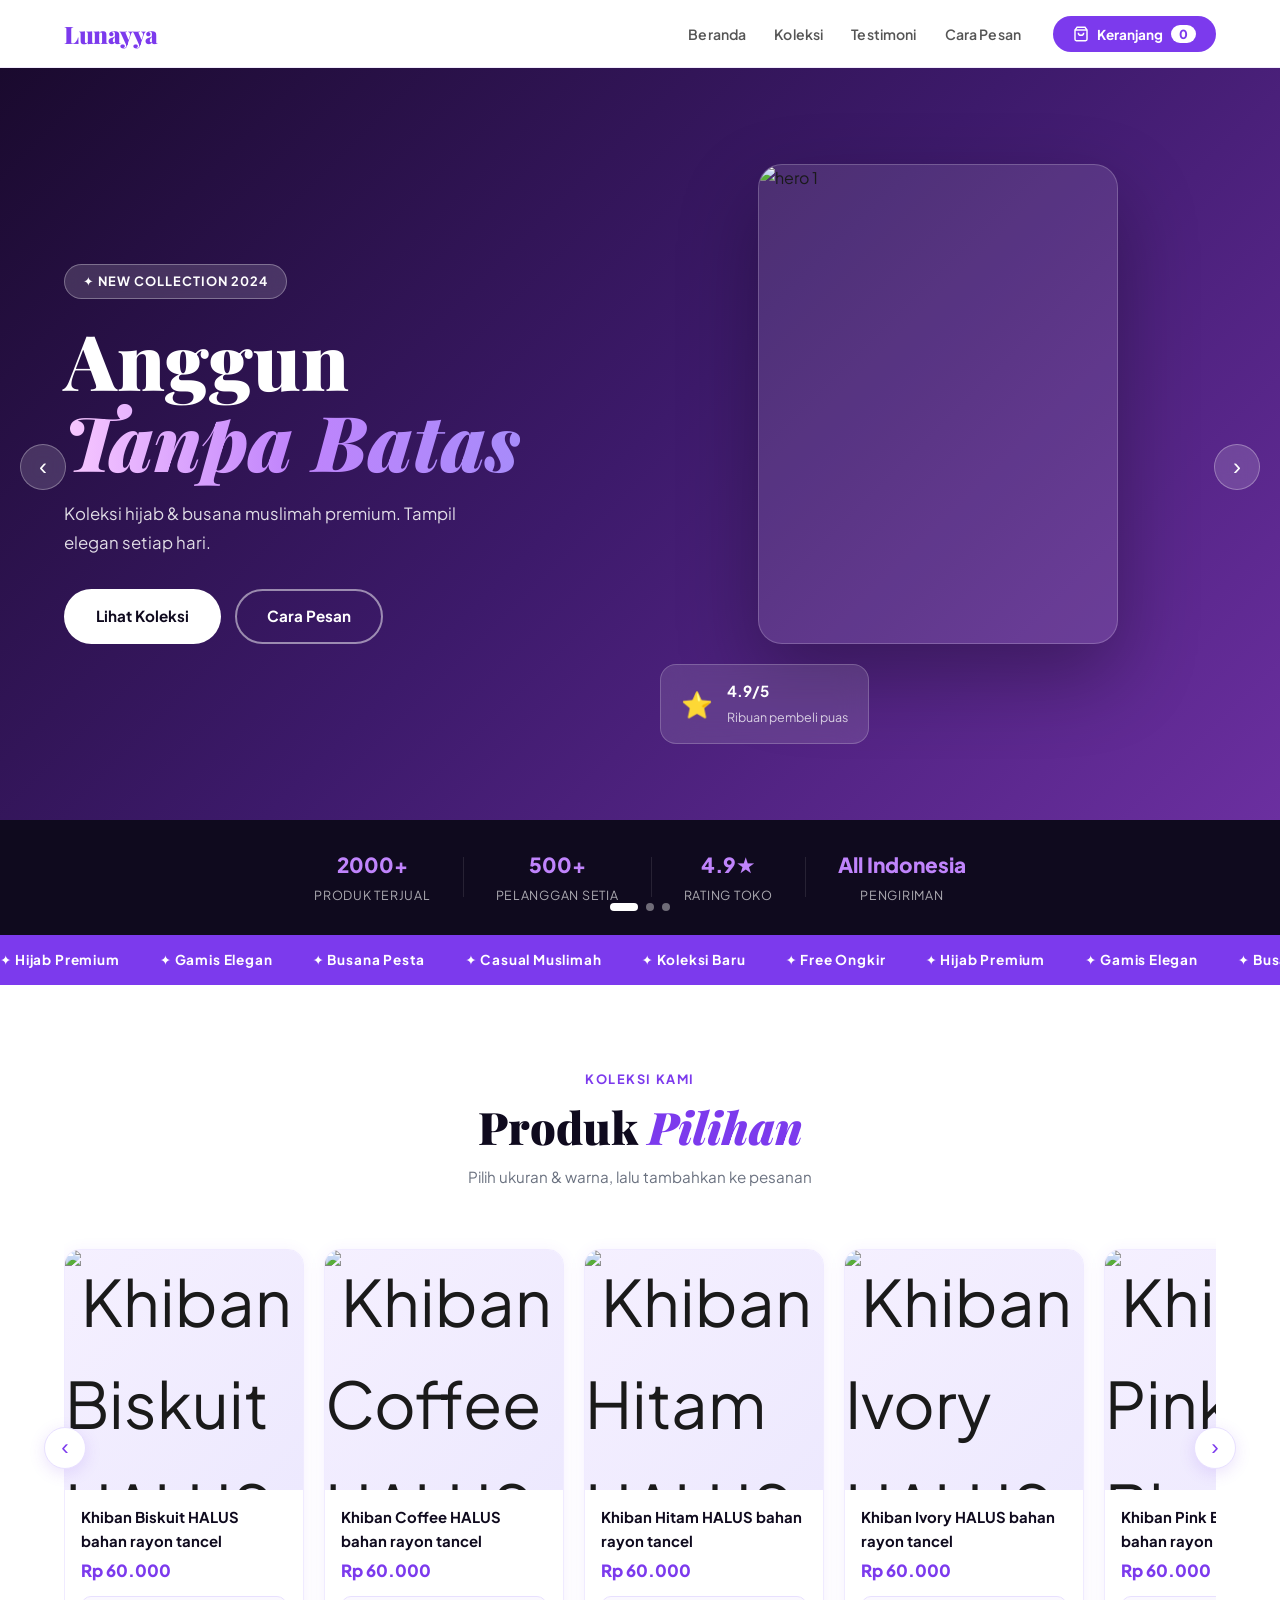
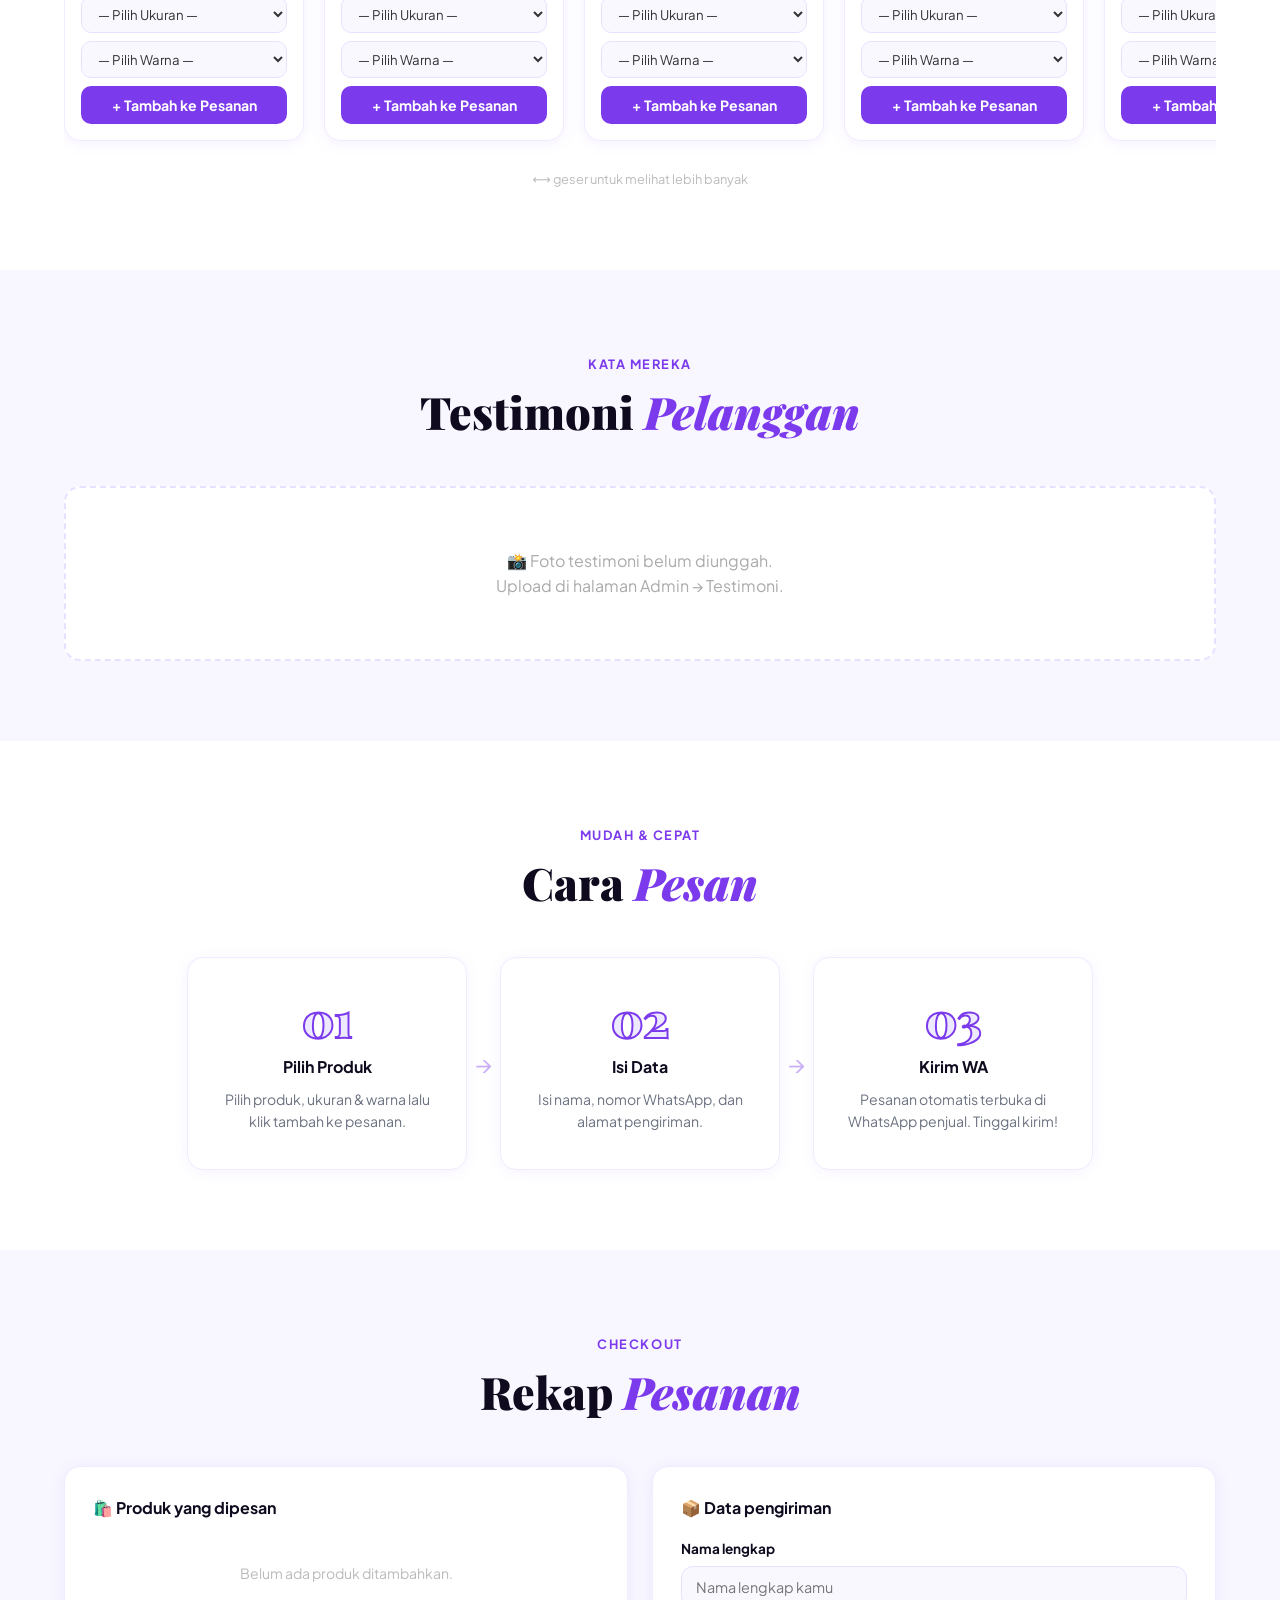
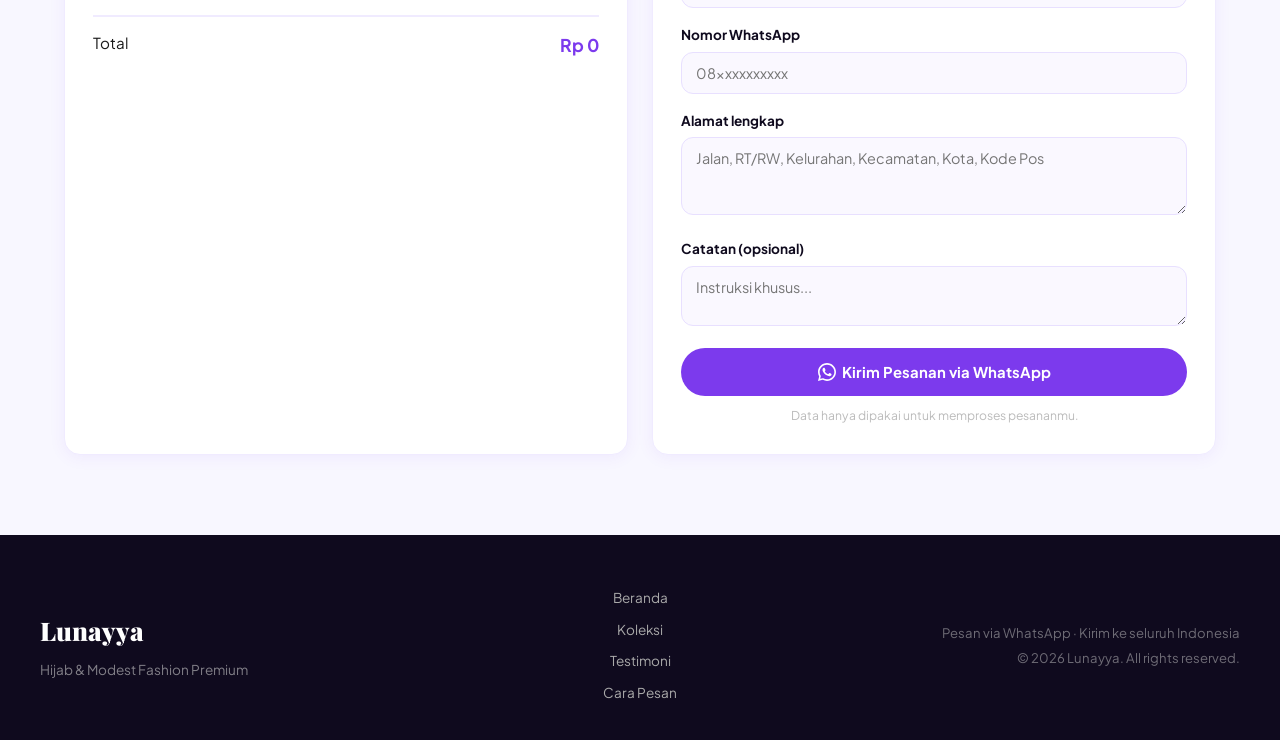
==== commit 9bf2fa8f: "multi-foto produk + lightbox swipe pop-up" ====
--- a/index.html
+++ b/index.html
@@ -287,6 +287,27 @@
     <strong>Pesan →</strong>
   </div>
 
+  <!-- LIGHTBOX -->
+  <div class="lightbox" id="lightbox" onclick="handleLbOverlayClick(event)">
+    <div class="lb-box">
+      <button class="lb-close" onclick="closeLightbox()">×</button>
+      <div class="lb-main">
+        <button class="lb-arrow" id="lbPrev" onclick="lbPrev()">&#8249;</button>
+        <div class="lb-img-wrap">
+          <img id="lbMainImg" src="" alt="foto produk"/>
+        </div>
+        <button class="lb-arrow" id="lbNext" onclick="lbNext()">&#8250;</button>
+      </div>
+      <div class="lb-thumbs" id="lbThumbs"></div>
+      <div class="lb-info">
+        <div class="lb-product-name"></div>
+        <div class="lb-product-price"></div>
+        <span class="lb-counter" id="lbCounter">1 / 1</span>
+      </div>
+      <div class="lb-dots" id="lbDots"></div>
+    </div>
+  </div>
+
   <!-- SUCCESS MODAL -->
   <div class="modal-overlay" id="modalOverlay">
     <div class="modal">
--- a/style.css
+++ b/style.css
@@ -253,13 +253,31 @@
   border:1.5px solid #f0ebff;
 }
 .product-card:hover{transform:translateY(-6px);box-shadow:0 16px 40px rgba(124,58,237,.18)}
+.product-img-wrap{position:relative;overflow:hidden}
 .product-img{
   width:100%;height:240px;
   background:linear-gradient(135deg,#f5f0ff,#ede9fe);
   display:flex;align-items:center;justify-content:center;
   font-size:4rem;overflow:hidden;
-}
+  transition:transform .3s;
+}
+.product-img-wrap:hover .product-img{transform:scale(1.04)}
 .product-img img{width:100%;height:100%;object-fit:cover;display:block}
+.product-img-count{
+  position:absolute;bottom:8px;right:8px;
+  background:rgba(0,0,0,.55);color:#fff;
+  border-radius:99px;padding:3px 10px;
+  font-size:.72rem;font-weight:700;
+  backdrop-filter:blur(4px);
+}
+.product-img-hint{
+  position:absolute;top:8px;right:8px;
+  background:rgba(255,255,255,.85);
+  border-radius:50%;width:30px;height:30px;
+  display:flex;align-items:center;justify-content:center;
+  font-size:.85rem;opacity:0;transition:opacity .2s;
+}
+.product-img-wrap:hover .product-img-hint{opacity:1}
 .product-info{padding:16px}
 .product-name{font-weight:700;margin-bottom:4px;font-size:.93rem;color:var(--dark)}
 .product-price{color:var(--purple);font-weight:800;font-size:1.05rem;margin-bottom:12px}
@@ -277,6 +295,94 @@
   transition:background .2s;font-family:inherit;
 }
 .add-btn:hover{background:var(--purple-dark)}
+
+/* ===== LIGHTBOX ===== */
+.lightbox{
+  display:none;position:fixed;inset:0;z-index:300;
+  background:rgba(10,5,20,.92);backdrop-filter:blur(8px);
+  align-items:center;justify-content:center;padding:16px;
+}
+.lightbox.open{display:flex}
+.lb-box{
+  background:#fff;border-radius:24px;
+  max-width:520px;width:100%;
+  box-shadow:0 32px 100px rgba(0,0,0,.4);
+  overflow:hidden;position:relative;
+  display:flex;flex-direction:column;
+  max-height:92vh;
+}
+.lb-close{
+  position:absolute;top:12px;right:14px;z-index:10;
+  background:rgba(0,0,0,.12);border:none;border-radius:50%;
+  width:34px;height:34px;font-size:1.3rem;cursor:pointer;
+  display:flex;align-items:center;justify-content:center;
+  color:#333;transition:background .2s;
+}
+.lb-close:hover{background:rgba(220,38,38,.15);color:#dc2626}
+.lb-main{
+  display:flex;align-items:center;
+  position:relative;background:#0f0a1e;flex-shrink:0;
+}
+.lb-img-wrap{
+  flex:1;aspect-ratio:1/1;max-height:420px;
+  display:flex;align-items:center;justify-content:center;
+  overflow:hidden;
+}
+#lbMainImg{
+  max-width:100%;max-height:420px;
+  object-fit:contain;display:block;
+  transition:opacity .25s;
+  user-select:none;-webkit-user-drag:none;
+}
+.lb-arrow{
+  position:absolute;top:50%;transform:translateY(-50%);
+  background:rgba(255,255,255,.12);backdrop-filter:blur(6px);
+  border:1px solid rgba(255,255,255,.2);color:#fff;
+  border-radius:50%;width:40px;height:40px;
+  font-size:1.4rem;cursor:pointer;z-index:5;
+  display:flex;align-items:center;justify-content:center;
+  transition:background .2s;
+}
+.lb-arrow:hover{background:rgba(255,255,255,.25)}
+#lbPrev{left:10px}
+#lbNext{right:10px}
+.lb-thumbs{
+  display:flex;gap:8px;padding:12px 14px;
+  overflow-x:auto;background:#faf8ff;
+  border-bottom:1px solid #f0ebff;
+  scrollbar-width:none;flex-shrink:0;
+}
+.lb-thumbs::-webkit-scrollbar{display:none}
+.lb-thumb{
+  width:52px;height:52px;border-radius:8px;
+  object-fit:cover;cursor:pointer;flex-shrink:0;
+  border:2px solid transparent;transition:all .2s;
+  opacity:.65;
+}
+.lb-thumb:hover{opacity:1}
+.lb-thumb.active{border-color:var(--purple);opacity:1;transform:scale(1.05)}
+.lb-info{
+  padding:14px 18px 8px;
+  display:flex;align-items:center;justify-content:space-between;gap:10px;
+}
+.lb-product-name{font-weight:800;font-size:1rem;color:var(--dark)}
+.lb-product-price{color:var(--purple);font-weight:800;font-size:1rem;white-space:nowrap}
+.lb-counter{font-size:.75rem;color:#aaa;white-space:nowrap}
+.lb-dots{
+  display:flex;justify-content:center;gap:6px;
+  padding:6px 14px 14px;
+}
+.lb-dot{
+  width:7px;height:7px;border-radius:50%;border:none;
+  background:#ddd;cursor:pointer;padding:0;transition:all .2s;
+}
+.lb-dot.active{background:var(--purple);transform:scale(1.3)}
+
+@media(max-width:480px){
+  .lb-box{border-radius:16px;max-height:96vh}
+  .lb-img-wrap{aspect-ratio:4/5}
+  #lbMainImg{max-height:360px}
+}
 
 /* ===== TESTIMONI ===== */
 .testi-grid{
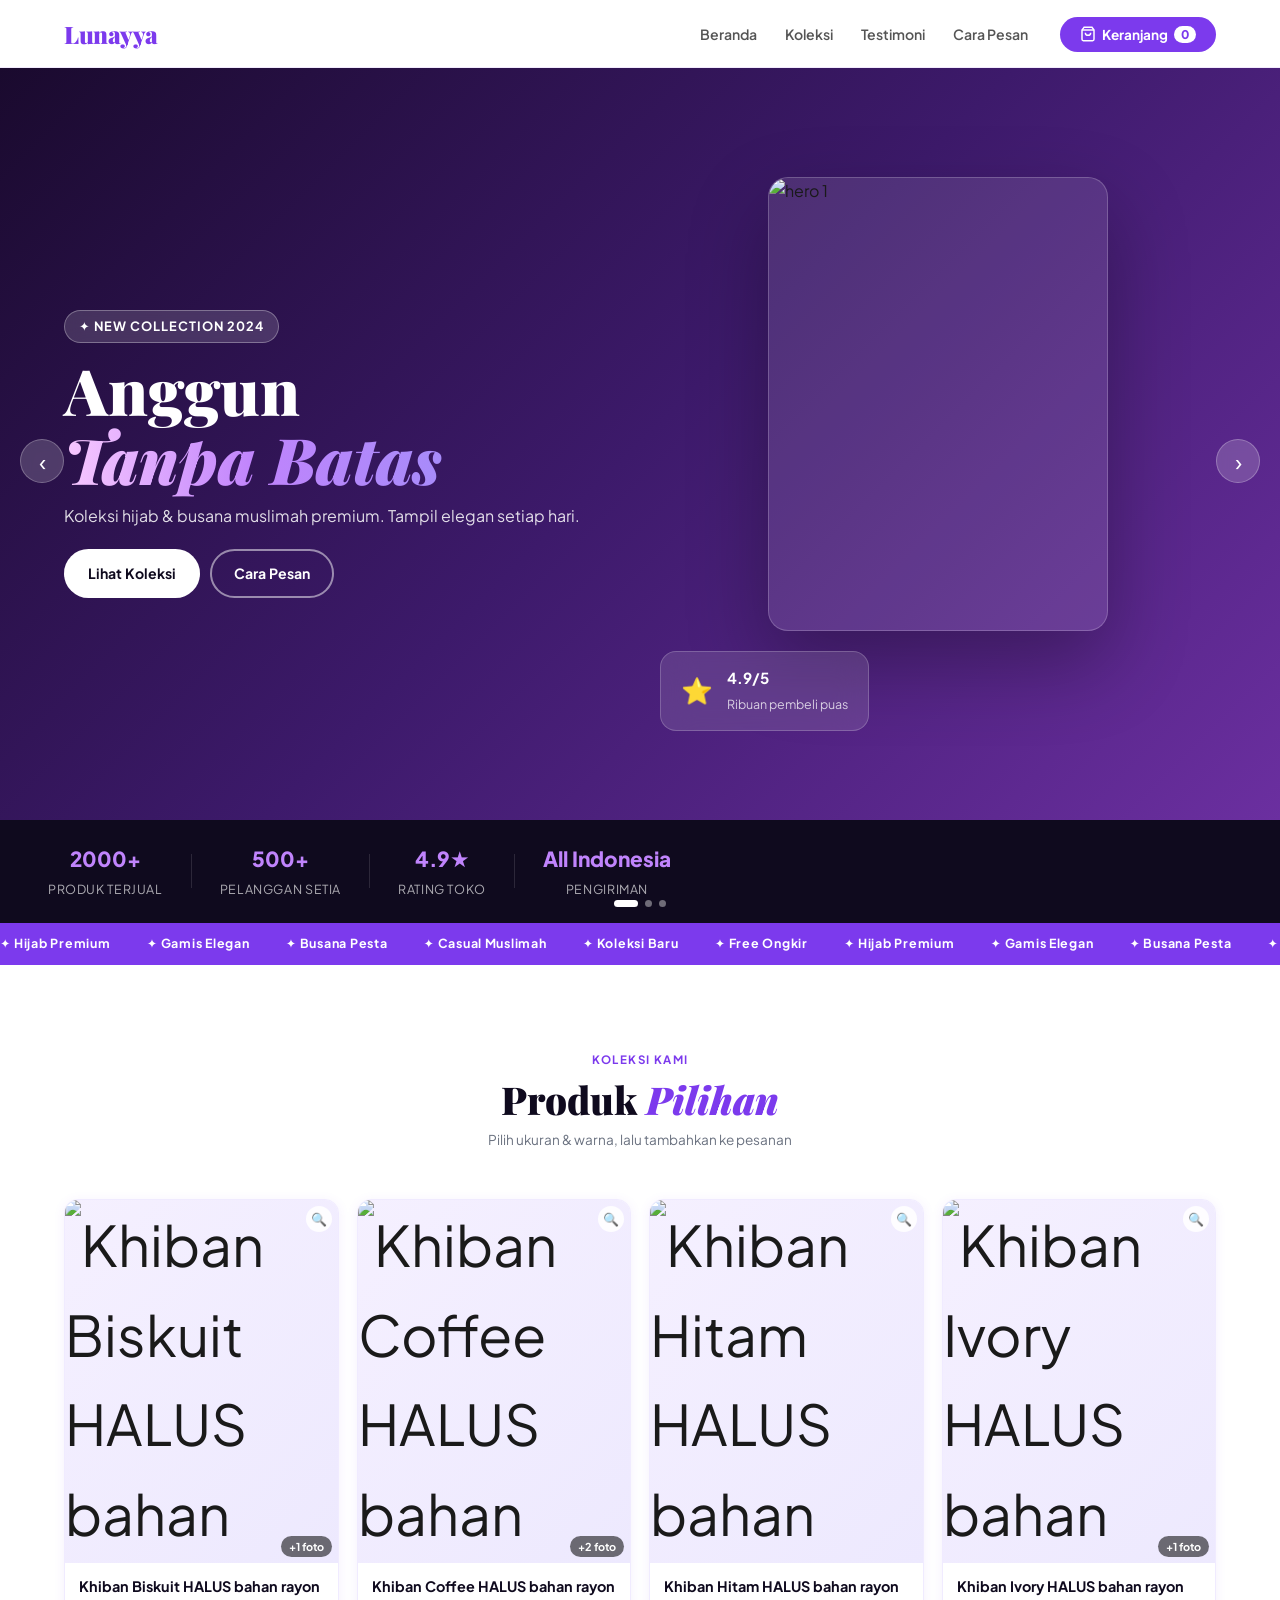
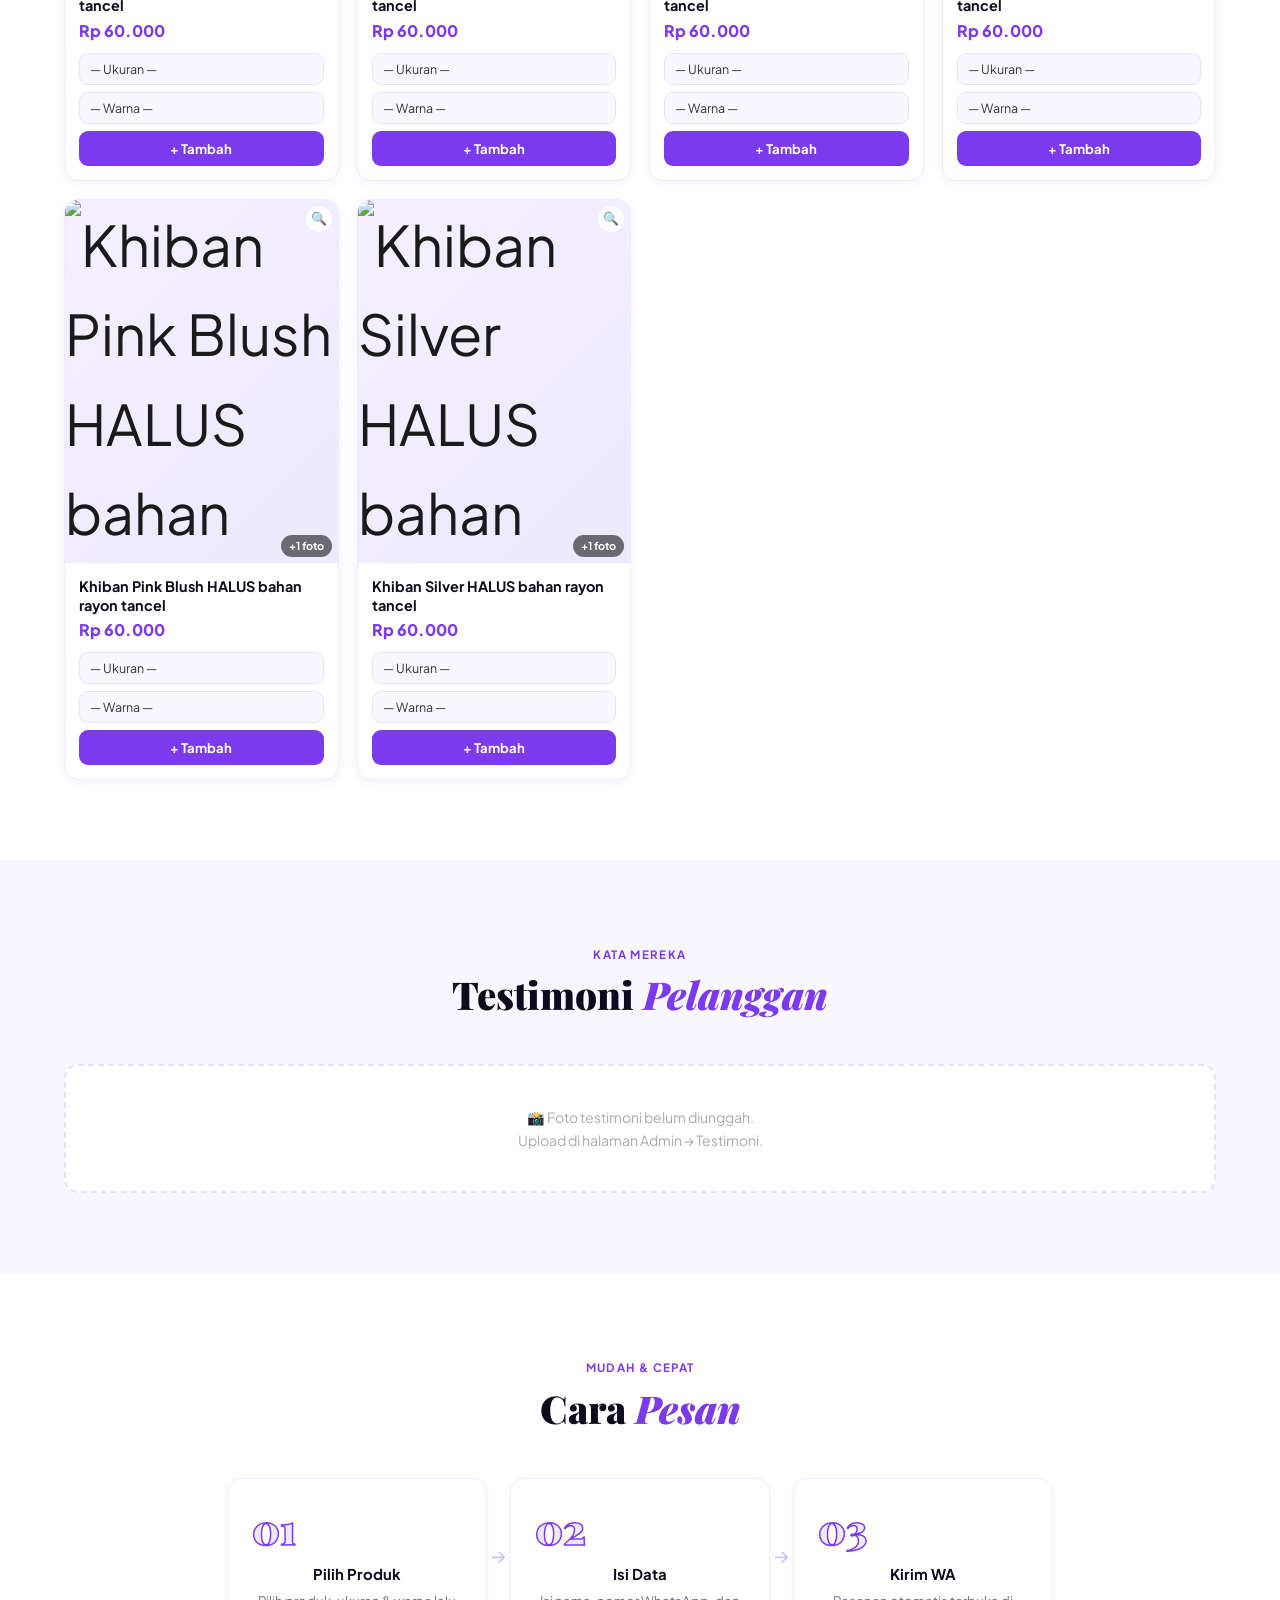
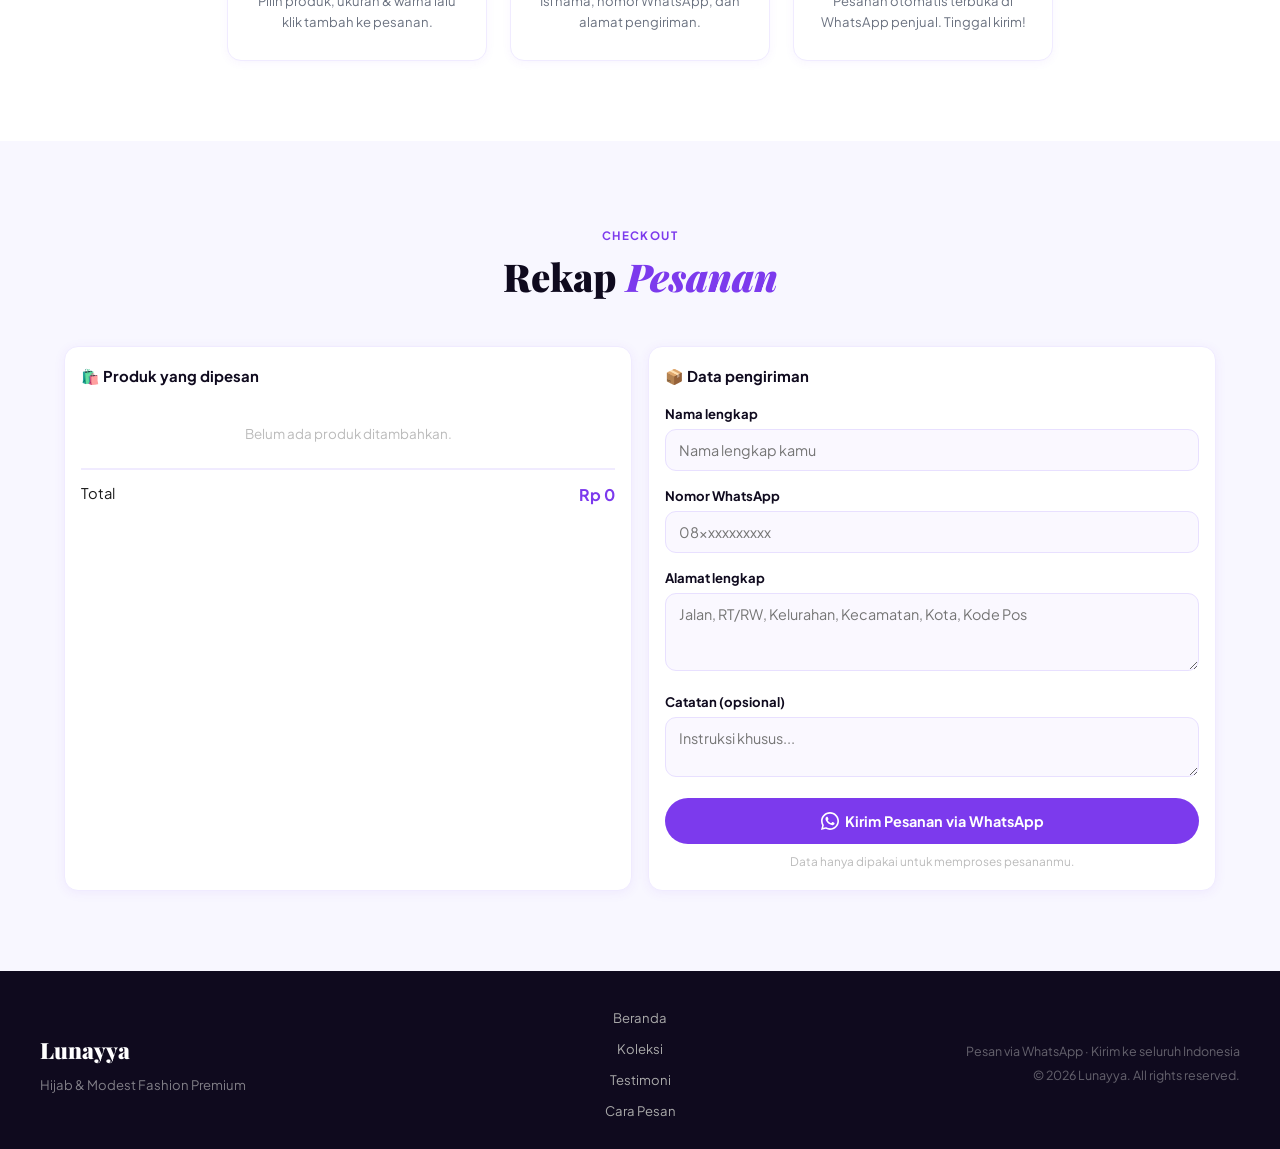
==== commit 33992745: "mobile-first redesign: grid produk, sticky cart, layout HP" ====
--- a/index.html
+++ b/index.html
@@ -158,12 +158,7 @@
         <h2>Produk <em>Pilihan</em></h2>
         <p>Pilih ukuran & warna, lalu tambahkan ke pesanan</p>
       </div>
-      <div class="slider-wrapper">
-        <button class="slider-arrow left" id="sliderPrev">&#8249;</button>
-        <div class="product-track" id="productTrack"></div>
-        <button class="slider-arrow right" id="sliderNext">&#8250;</button>
-      </div>
-      <p class="swipe-hint">⟷ geser untuk melihat lebih banyak</p>
+      <div class="product-grid" id="productTrack"></div>
     </div>
   </section>
 
@@ -194,20 +189,26 @@
       <div class="steps">
         <div class="step">
           <div class="step-num">01</div>
-          <h3>Pilih Produk</h3>
-          <p>Pilih produk, ukuran & warna lalu klik tambah ke pesanan.</p>
+          <div class="step-body">
+            <h3>Pilih Produk</h3>
+            <p>Pilih produk, ukuran & warna lalu klik tambah ke pesanan.</p>
+          </div>
         </div>
         <div class="step-arrow">→</div>
         <div class="step">
           <div class="step-num">02</div>
-          <h3>Isi Data</h3>
-          <p>Isi nama, nomor WhatsApp, dan alamat pengiriman.</p>
+          <div class="step-body">
+            <h3>Isi Data</h3>
+            <p>Isi nama, nomor WhatsApp, dan alamat pengiriman.</p>
+          </div>
         </div>
         <div class="step-arrow">→</div>
         <div class="step">
           <div class="step-num">03</div>
-          <h3>Kirim WA</h3>
-          <p>Pesanan otomatis terbuka di WhatsApp penjual. Tinggal kirim!</p>
+          <div class="step-body">
+            <h3>Kirim WA</h3>
+            <p>Pesanan otomatis terbuka di WhatsApp penjual. Tinggal kirim!</p>
+          </div>
         </div>
       </div>
     </div>
--- a/style.css
+++ b/style.css
@@ -1,124 +1,145 @@
-/* ===== RESET & BASE ===== */
+/* ===================================================================
+   LUNAYYA — Mobile-First CSS
+   Base = mobile (≤480px), scale up with min-width breakpoints
+=================================================================== */
+
+/* ===== RESET ===== */
 *,*::before,*::after{box-sizing:border-box;margin:0;padding:0}
-html{scroll-behavior:smooth}
+html{scroll-behavior:smooth;-webkit-text-size-adjust:100%}
 body{font-family:'Plus Jakarta Sans',system-ui,sans-serif;color:#1a1a1a;background:#fff;line-height:1.6;overflow-x:hidden}
 img{max-width:100%;display:block}
 a{text-decoration:none;color:inherit}
+button{font-family:inherit}
 
 /* ===== VARIABLES ===== */
 :root{
   --purple:#7c3aed;
   --purple-dark:#5b21b6;
   --purple-light:#ede9fe;
-  --purple-mid:#a855f7;
-  --gold:#f59e0b;
   --dark:#0f0a1e;
   --gray:#f8f7ff;
-  --text-muted:#6b7280;
-  --radius:16px;
-  --shadow:0 4px 24px rgba(124,58,237,.12);
-  --nav-h:68px;
-}
-
-/* ===== FONTS ===== */
-.playfair{font-family:'Playfair Display',serif}
-
-/* ===== NAVBAR ===== */
+  --muted:#6b7280;
+  --radius:14px;
+  --nav-h:58px;
+}
+
+/* ===================================================================
+   NAVBAR — compact mobile
+=================================================================== */
 .navbar{
   position:fixed;top:0;left:0;right:0;z-index:100;
-  background:rgba(255,255,255,.95);
-  backdrop-filter:blur(16px);
-  -webkit-backdrop-filter:blur(16px);
+  background:rgba(255,255,255,.97);
+  backdrop-filter:blur(16px);-webkit-backdrop-filter:blur(16px);
   border-bottom:1px solid rgba(124,58,237,.1);
   height:var(--nav-h);
   transition:box-shadow .3s;
 }
-.navbar.scrolled{box-shadow:0 4px 24px rgba(0,0,0,.08)}
+.navbar.scrolled{box-shadow:0 2px 16px rgba(0,0,0,.08)}
 .nav-container{
   max-width:1200px;margin:0 auto;
-  padding:0 24px;height:var(--nav-h);
-  display:flex;align-items:center;gap:32px;
-}
-.nav-brand{display:flex;align-items:center;gap:10px}
-.logo-img{height:36px;width:auto;object-fit:contain}
-.logo-text{font-family:'Playfair Display',serif;font-size:1.5rem;font-weight:900;color:var(--purple);letter-spacing:-.02em}
-.nav-links{display:flex;gap:28px;list-style:none;margin-left:auto}
-.nav-links a{font-size:.88rem;color:#555;font-weight:600;letter-spacing:.01em;transition:color .2s;position:relative}
-.nav-links a::after{content:'';position:absolute;bottom:-4px;left:0;right:0;height:2px;background:var(--purple);transform:scaleX(0);transition:transform .2s}
-.nav-links a:hover{color:var(--purple)}
-.nav-links a:hover::after{transform:scaleX(1)}
+  padding:0 16px;height:var(--nav-h);
+  display:flex;align-items:center;gap:12px;
+}
+.nav-brand{display:flex;align-items:center;gap:8px;flex:1}
+.logo-img{height:30px;width:auto;object-fit:contain}
+.logo-text{
+  font-family:'Playfair Display',serif;
+  font-size:1.25rem;font-weight:900;
+  color:var(--purple);letter-spacing:-.02em;
+}
+.nav-links{display:none} /* hidden mobile */
 .cart-btn{
-  display:flex;align-items:center;gap:8px;
+  display:flex;align-items:center;gap:6px;
   background:var(--purple);color:#fff;
   border:none;border-radius:99px;
-  padding:9px 20px;font-size:.85rem;font-weight:700;
-  cursor:pointer;transition:background .2s;
-  font-family:inherit;white-space:nowrap;
-}
-.cart-btn:hover{background:var(--purple-dark)}
+  padding:8px 14px;font-size:.8rem;font-weight:700;
+  cursor:pointer;transition:background .2s;white-space:nowrap;
+}
+.cart-btn svg{flex-shrink:0}
 #cartCount{
   background:#fff;color:var(--purple);
-  border-radius:99px;padding:1px 8px;
-  font-weight:800;font-size:.78rem;
-}
-.nav-hamburger{display:none;flex-direction:column;gap:5px;background:none;border:none;cursor:pointer;padding:4px}
-.nav-hamburger span{display:block;width:22px;height:2px;background:var(--purple);border-radius:2px;transition:all .3s}
-.mobile-nav{display:none;flex-direction:column;background:#fff;border-top:1px solid #f0ebff;padding:12px 24px 20px}
-.mobile-nav a{padding:10px 0;font-weight:600;color:#333;border-bottom:1px solid #f5f0ff;font-size:.95rem}
+  border-radius:99px;padding:1px 7px;
+  font-weight:800;font-size:.75rem;
+}
+.nav-hamburger{
+  display:flex;flex-direction:column;gap:5px;
+  background:none;border:none;cursor:pointer;padding:6px;
+}
+.nav-hamburger span{display:block;width:20px;height:2px;background:var(--purple);border-radius:2px}
+.mobile-nav{
+  display:none;flex-direction:column;
+  background:#fff;border-top:1px solid #f0ebff;
+  padding:8px 16px 16px;
+}
+.mobile-nav a{
+  padding:11px 0;font-weight:600;color:#333;
+  border-bottom:1px solid #f5f0ff;font-size:.95rem;
+  display:block;
+}
 .mobile-nav a:last-child{border:none}
 .mobile-nav.open{display:flex}
 
-/* ===== BUTTONS ===== */
+/* ===================================================================
+   BUTTONS
+=================================================================== */
 .btn{
   display:inline-flex;align-items:center;justify-content:center;
-  padding:13px 30px;border-radius:99px;
-  font-weight:700;font-size:.93rem;
+  padding:12px 24px;border-radius:99px;
+  font-weight:700;font-size:.9rem;
   cursor:pointer;border:2px solid transparent;
   transition:all .2s;font-family:inherit;
+  -webkit-tap-highlight-color:transparent;
 }
 .btn-primary{background:var(--purple);color:#fff}
-.btn-primary:hover{background:var(--purple-dark);transform:translateY(-1px)}
+.btn-primary:active{background:var(--purple-dark)}
 .btn-outline{background:transparent;color:var(--purple);border-color:var(--purple)}
-.btn-outline:hover{background:var(--purple-light)}
+.btn-outline:active{background:var(--purple-light)}
 .btn-block{width:100%}
-.btn-hero-primary{background:#fff;color:var(--dark);font-size:.95rem}
-.btn-hero-primary:hover{background:#f0ebff;transform:translateY(-2px)}
-.btn-hero-outline{background:transparent;color:#fff;border-color:rgba(255,255,255,.5);font-size:.95rem}
-.btn-hero-outline:hover{background:rgba(255,255,255,.1)}
-
-/* ===== HERO ===== */
-.hero{position:relative;overflow:hidden;min-height:100vh;padding-top:var(--nav-h)}
-.hero-carousel{position:relative;width:100%;height:calc(100vh - var(--nav-h) - 80px);min-height:480px}
+.btn-hero-primary{background:#fff;color:var(--dark);font-size:.88rem;padding:11px 22px}
+.btn-hero-outline{background:transparent;color:#fff;border-color:rgba(255,255,255,.5);font-size:.88rem;padding:11px 22px}
+
+/* ===================================================================
+   HERO — full-screen mobile carousel
+=================================================================== */
+.hero{
+  position:relative;overflow:hidden;
+  min-height:100svh;padding-top:var(--nav-h);
+}
+.hero-carousel{
+  position:relative;width:100%;
+  height:calc(100svh - var(--nav-h) - 72px);
+  min-height:400px;
+}
 .hero-slide{
   position:absolute;inset:0;
   opacity:0;pointer-events:none;
-  transition:opacity .7s ease;
+  transition:opacity .6s ease;
 }
 .hero-slide.active{opacity:1;pointer-events:auto}
 .slide-bg{position:absolute;inset:0}
+
 .slide-content{
   position:relative;z-index:2;
-  max-width:1200px;margin:0 auto;
-  padding:60px 24px 40px;
   height:100%;
-  display:grid;grid-template-columns:1fr 1fr;
-  align-items:center;gap:40px;
+  padding:28px 20px 24px;
+  display:flex;flex-direction:column;
+  justify-content:flex-end;
 }
 .slide-text{color:#fff}
 .hero-eyebrow{
   display:inline-block;
   background:rgba(255,255,255,.15);
   border:1px solid rgba(255,255,255,.3);
-  border-radius:99px;padding:6px 18px;
-  font-size:.8rem;font-weight:700;letter-spacing:.08em;
-  text-transform:uppercase;margin-bottom:20px;
+  border-radius:99px;padding:5px 14px;
+  font-size:.72rem;font-weight:700;letter-spacing:.08em;
+  text-transform:uppercase;margin-bottom:12px;
   backdrop-filter:blur(8px);
 }
 .hero-title{
   font-family:'Playfair Display',serif;
-  font-size:clamp(3rem,6vw,5.5rem);
-  font-weight:900;line-height:1.05;
-  margin-bottom:20px;
+  font-size:clamp(2.2rem,8vw,3.6rem);
+  font-weight:900;line-height:1.08;
+  margin-bottom:10px;
 }
 .hero-title em{
   font-style:italic;
@@ -126,410 +147,511 @@
   -webkit-background-clip:text;-webkit-text-fill-color:transparent;
   background-clip:text;
 }
-.hero-desc{font-size:1.05rem;opacity:.85;margin-bottom:32px;max-width:400px;line-height:1.7}
-.hero-cta{display:flex;gap:14px;flex-wrap:wrap}
-.slide-visual{display:flex;flex-direction:column;align-items:center;gap:20px}
-.slide-img-wrap{
-  width:100%;max-width:360px;aspect-ratio:3/4;
-  border-radius:24px;overflow:hidden;
-  background:rgba(255,255,255,.1);
-  border:1px solid rgba(255,255,255,.2);
-  display:flex;align-items:center;justify-content:center;
-  box-shadow:0 32px 80px rgba(0,0,0,.3);
-}
-.slide-img-wrap img{width:100%;height:100%;object-fit:cover}
-.slide-placeholder{font-size:6rem;opacity:.6}
-.slide-badge-card{
-  background:rgba(255,255,255,.12);
-  backdrop-filter:blur(16px);
-  border:1px solid rgba(255,255,255,.2);
-  border-radius:16px;padding:14px 20px;
-  display:flex;align-items:center;gap:14px;
-  color:#fff;align-self:flex-start;
-}
-.badge-icon{font-size:1.6rem}
-.slide-badge-card strong{display:block;font-size:.95rem;font-weight:700}
-.slide-badge-card span{font-size:.78rem;opacity:.75}
+.hero-desc{font-size:.88rem;opacity:.85;margin-bottom:20px;line-height:1.65}
+.hero-cta{display:flex;gap:10px;flex-wrap:wrap}
+
+/* slide visual: show as bg on mobile */
+.slide-visual{display:none}
+.slide-badge-card{display:none}
+
+/* Overlay gradient so text readable over bg image */
+.slide-bg::after{
+  content:'';position:absolute;inset:0;
+  background:linear-gradient(to top, rgba(0,0,0,.7) 0%, rgba(0,0,0,.2) 60%, transparent 100%);
+}
 
 /* Carousel controls */
 .carousel-arrow{
   position:absolute;top:50%;transform:translateY(-50%);
-  background:rgba(255,255,255,.15);backdrop-filter:blur(8px);
-  border:1px solid rgba(255,255,255,.3);
+  background:rgba(255,255,255,.18);backdrop-filter:blur(6px);
+  border:1px solid rgba(255,255,255,.25);
   color:#fff;border-radius:50%;
-  width:46px;height:46px;font-size:1.5rem;
+  width:38px;height:38px;font-size:1.3rem;
   cursor:pointer;z-index:10;
   display:flex;align-items:center;justify-content:center;
-  transition:background .2s;
-}
-.carousel-arrow:hover{background:rgba(255,255,255,.3)}
-.carousel-arrow.left{left:20px}
-.carousel-arrow.right{right:20px}
+}
+.carousel-arrow.left{left:12px}
+.carousel-arrow.right{right:12px}
 .carousel-dots{
-  position:absolute;bottom:24px;left:50%;transform:translateX(-50%);
-  display:flex;gap:8px;z-index:10;
+  position:absolute;bottom:16px;left:50%;transform:translateX(-50%);
+  display:flex;gap:7px;z-index:10;
 }
 .dot{
-  width:8px;height:8px;border-radius:99px;
+  width:7px;height:7px;border-radius:99px;
   background:rgba(255,255,255,.4);border:none;cursor:pointer;
   transition:all .3s;padding:0;
 }
-.dot.active{width:28px;background:#fff}
-
-/* Stats bar */
+.dot.active{width:24px;background:#fff}
+
+/* Stats bar — compact scroll on mobile */
 .hero-stats{
   background:var(--dark);
-  display:flex;align-items:center;justify-content:center;
-  gap:0;padding:20px 24px;flex-wrap:wrap;
-}
-.stat{text-align:center;padding:8px 32px;color:#fff}
-.stat strong{display:block;font-size:1.3rem;font-weight:800;color:#c084fc}
-.stat span{font-size:.78rem;opacity:.65;text-transform:uppercase;letter-spacing:.06em}
-.stat-divider{width:1px;height:40px;background:rgba(255,255,255,.1)}
-
-/* ===== MARQUEE ===== */
-.marquee-wrap{background:var(--purple);overflow:hidden;padding:14px 0}
+  display:flex;align-items:center;
+  overflow-x:auto;scrollbar-width:none;
+  padding:14px 20px;gap:0;
+  -webkit-overflow-scrolling:touch;
+}
+.hero-stats::-webkit-scrollbar{display:none}
+.stat{text-align:center;padding:6px 20px;color:#fff;flex-shrink:0}
+.stat strong{display:block;font-size:1.1rem;font-weight:800;color:#c084fc}
+.stat span{font-size:.7rem;opacity:.65;text-transform:uppercase;letter-spacing:.05em;white-space:nowrap}
+.stat-divider{width:1px;height:34px;background:rgba(255,255,255,.12);flex-shrink:0}
+
+/* ===================================================================
+   MARQUEE
+=================================================================== */
+.marquee-wrap{background:var(--purple);overflow:hidden;padding:11px 0}
 .marquee-track{
-  display:flex;gap:40px;width:max-content;
-  animation:marquee 20s linear infinite;
-}
-.marquee-track span{color:#fff;font-size:.85rem;font-weight:700;letter-spacing:.06em;white-space:nowrap}
+  display:flex;gap:36px;width:max-content;
+  animation:marquee 18s linear infinite;
+}
+.marquee-track span{color:#fff;font-size:.78rem;font-weight:700;letter-spacing:.06em;white-space:nowrap}
 @keyframes marquee{from{transform:translateX(0)}to{transform:translateX(-50%)}}
 
-/* ===== SECTIONS ===== */
-.section-container{max-width:1200px;margin:0 auto;padding:0 24px}
-.section-header{text-align:center;margin-bottom:48px}
+/* ===================================================================
+   SECTIONS — tighter padding on mobile
+=================================================================== */
+.section-container{max-width:1200px;margin:0 auto;padding:0 16px}
+.section-header{text-align:center;margin-bottom:28px}
 .section-eyebrow{
   display:inline-block;
-  color:var(--purple);font-weight:700;font-size:.8rem;
-  letter-spacing:.12em;text-transform:uppercase;
-  margin-bottom:12px;
+  color:var(--purple);font-weight:700;font-size:.72rem;
+  letter-spacing:.12em;text-transform:uppercase;margin-bottom:8px;
 }
 .section-header h2{
   font-family:'Playfair Display',serif;
-  font-size:clamp(2rem,4vw,2.8rem);
-  font-weight:900;color:var(--dark);
-  line-height:1.15;margin-bottom:12px;
+  font-size:clamp(1.6rem,5vw,2.4rem);
+  font-weight:900;color:var(--dark);line-height:1.15;margin-bottom:8px;
 }
 .section-header h2 em{font-style:italic;color:var(--purple)}
-.section-header p{color:var(--text-muted);font-size:.95rem}
-
-.katalog{padding:80px 0;background:#fff}
-.testimoni{padding:80px 0;background:var(--gray)}
-.cara-pesan{padding:80px 0;background:#fff}
-.pesanan{padding:80px 0;background:var(--gray)}
-
-/* ===== SLIDER ===== */
-.slider-wrapper{position:relative}
-.product-track{
-  display:flex;gap:20px;
-  overflow-x:auto;scroll-snap-type:x mandatory;
-  -webkit-overflow-scrolling:touch;
-  padding:12px 4px 24px;
-  scrollbar-width:none;
-}
-.product-track::-webkit-scrollbar{display:none}
-.swipe-hint{text-align:center;color:#bbb;font-size:.8rem;margin-top:4px}
-.slider-arrow{
-  position:absolute;top:40%;transform:translateY(-50%);
-  background:#fff;border:1.5px solid #e8e0ff;
-  border-radius:50%;width:42px;height:42px;
-  font-size:1.4rem;cursor:pointer;z-index:2;
-  box-shadow:0 4px 16px rgba(124,58,237,.15);
-  display:flex;align-items:center;justify-content:center;
-  transition:all .2s;color:var(--purple);
-}
-.slider-arrow:hover{background:var(--purple);color:#fff;border-color:var(--purple)}
-.slider-arrow.left{left:-20px}
-.slider-arrow.right{right:-20px}
-
-/* ===== PRODUCT CARD ===== */
+.section-header p{color:var(--muted);font-size:.85rem}
+
+.katalog  {padding:48px 0;background:#fff}
+.testimoni{padding:48px 0;background:var(--gray)}
+.cara-pesan{padding:48px 0;background:#fff}
+.pesanan  {padding:48px 0;background:var(--gray)}
+
+/* ===================================================================
+   PRODUK — GRID 2 kolom mobile, baris pertama 3 produk (6 slot),
+   sisanya langsung di bawah (no scroll)
+=================================================================== */
+.product-grid{
+  display:grid;
+  grid-template-columns:repeat(2,1fr);
+  gap:12px;
+}
+
+/* Baris ke-3 dst: tampil normal di bawah */
+/* Baris 1-2 (produk 1-4): tampil semua */
+/* TIDAK ada slider/scroll — semua tampil dalam grid */
+
+.swipe-hint{display:none} /* tidak dipakai lagi */
+
+/* product card */
 .product-card{
-  min-width:240px;max-width:240px;
   background:#fff;border-radius:var(--radius);
-  box-shadow:0 2px 16px rgba(124,58,237,.08);
-  overflow:hidden;scroll-snap-align:start;flex-shrink:0;
-  transition:transform .25s,box-shadow .25s;
+  box-shadow:0 2px 12px rgba(124,58,237,.08);
+  overflow:hidden;
   border:1.5px solid #f0ebff;
-}
-.product-card:hover{transform:translateY(-6px);box-shadow:0 16px 40px rgba(124,58,237,.18)}
-.product-img-wrap{position:relative;overflow:hidden}
+  transition:transform .2s,box-shadow .2s;
+  -webkit-tap-highlight-color:transparent;
+}
+.product-card:active{transform:scale(.98)}
+.product-img-wrap{position:relative;overflow:hidden;cursor:zoom-in}
 .product-img{
-  width:100%;height:240px;
+  width:100%;aspect-ratio:3/4;
   background:linear-gradient(135deg,#f5f0ff,#ede9fe);
   display:flex;align-items:center;justify-content:center;
-  font-size:4rem;overflow:hidden;
-  transition:transform .3s;
-}
-.product-img-wrap:hover .product-img{transform:scale(1.04)}
+  font-size:3.5rem;overflow:hidden;
+}
 .product-img img{width:100%;height:100%;object-fit:cover;display:block}
 .product-img-count{
-  position:absolute;bottom:8px;right:8px;
+  position:absolute;bottom:6px;right:6px;
   background:rgba(0,0,0,.55);color:#fff;
-  border-radius:99px;padding:3px 10px;
-  font-size:.72rem;font-weight:700;
-  backdrop-filter:blur(4px);
+  border-radius:99px;padding:2px 8px;
+  font-size:.68rem;font-weight:700;
 }
 .product-img-hint{
-  position:absolute;top:8px;right:8px;
-  background:rgba(255,255,255,.85);
-  border-radius:50%;width:30px;height:30px;
+  position:absolute;top:6px;right:6px;
+  background:rgba(255,255,255,.9);
+  border-radius:50%;width:26px;height:26px;
   display:flex;align-items:center;justify-content:center;
-  font-size:.85rem;opacity:0;transition:opacity .2s;
-}
-.product-img-wrap:hover .product-img-hint{opacity:1}
-.product-info{padding:16px}
-.product-name{font-weight:700;margin-bottom:4px;font-size:.93rem;color:var(--dark)}
-.product-price{color:var(--purple);font-weight:800;font-size:1.05rem;margin-bottom:12px}
-.product-controls{display:flex;flex-direction:column;gap:8px}
+  font-size:.8rem;
+}
+.product-info{padding:10px 10px 12px}
+.product-name{font-weight:700;font-size:.82rem;color:var(--dark);margin-bottom:3px;line-height:1.3}
+.product-price{color:var(--purple);font-weight:800;font-size:.9rem;margin-bottom:9px}
+.product-controls{display:flex;flex-direction:column;gap:7px}
 .product-controls select{
-  width:100%;padding:8px 12px;border-radius:10px;
-  border:1.5px solid #e8e0ff;font-size:.83rem;
-  background:#faf8ff;cursor:pointer;font-family:inherit;color:#333;
+  width:100%;padding:7px 10px;border-radius:9px;
+  border:1.5px solid #e8e0ff;font-size:.78rem;
+  background:#faf8ff;cursor:pointer;font-family:inherit;
+  color:#333;-webkit-appearance:none;
 }
 .product-controls select:focus{outline:2px solid var(--purple)}
 .add-btn{
-  width:100%;padding:10px;border:none;border-radius:10px;
+  width:100%;padding:9px;border:none;border-radius:9px;
   background:var(--purple);color:#fff;
-  font-weight:700;font-size:.88rem;cursor:pointer;
+  font-weight:700;font-size:.82rem;cursor:pointer;
   transition:background .2s;font-family:inherit;
-}
-.add-btn:hover{background:var(--purple-dark)}
-
-/* ===== LIGHTBOX ===== */
+  -webkit-tap-highlight-color:transparent;
+}
+.add-btn:active{background:var(--purple-dark)}
+
+/* ===================================================================
+   LIGHTBOX — full-screen on mobile
+=================================================================== */
 .lightbox{
   display:none;position:fixed;inset:0;z-index:300;
-  background:rgba(10,5,20,.92);backdrop-filter:blur(8px);
-  align-items:center;justify-content:center;padding:16px;
+  background:rgba(10,5,20,.95);
+  align-items:flex-end;justify-content:center;
 }
 .lightbox.open{display:flex}
 .lb-box{
-  background:#fff;border-radius:24px;
-  max-width:520px;width:100%;
-  box-shadow:0 32px 100px rgba(0,0,0,.4);
+  background:#fff;
+  border-radius:20px 20px 0 0;
+  width:100%;max-width:520px;
+  box-shadow:0 -8px 40px rgba(0,0,0,.3);
   overflow:hidden;position:relative;
   display:flex;flex-direction:column;
-  max-height:92vh;
+  max-height:94svh;
+}
+/* drag handle */
+.lb-box::before{
+  content:'';display:block;width:36px;height:4px;
+  background:#ddd;border-radius:99px;
+  margin:10px auto 0;flex-shrink:0;
 }
 .lb-close{
-  position:absolute;top:12px;right:14px;z-index:10;
-  background:rgba(0,0,0,.12);border:none;border-radius:50%;
-  width:34px;height:34px;font-size:1.3rem;cursor:pointer;
+  position:absolute;top:10px;right:12px;z-index:10;
+  background:rgba(0,0,0,.1);border:none;border-radius:50%;
+  width:32px;height:32px;font-size:1.2rem;cursor:pointer;
   display:flex;align-items:center;justify-content:center;
-  color:#333;transition:background .2s;
-}
-.lb-close:hover{background:rgba(220,38,38,.15);color:#dc2626}
+  color:#333;
+}
 .lb-main{
   display:flex;align-items:center;
   position:relative;background:#0f0a1e;flex-shrink:0;
 }
 .lb-img-wrap{
-  flex:1;aspect-ratio:1/1;max-height:420px;
+  flex:1;
   display:flex;align-items:center;justify-content:center;
-  overflow:hidden;
+  overflow:hidden;aspect-ratio:1/1;max-height:60svh;
 }
 #lbMainImg{
-  max-width:100%;max-height:420px;
+  max-width:100%;max-height:60svh;
   object-fit:contain;display:block;
-  transition:opacity .25s;
+  transition:opacity .2s;
   user-select:none;-webkit-user-drag:none;
 }
 .lb-arrow{
   position:absolute;top:50%;transform:translateY(-50%);
-  background:rgba(255,255,255,.12);backdrop-filter:blur(6px);
+  background:rgba(255,255,255,.12);
   border:1px solid rgba(255,255,255,.2);color:#fff;
-  border-radius:50%;width:40px;height:40px;
-  font-size:1.4rem;cursor:pointer;z-index:5;
+  border-radius:50%;width:36px;height:36px;
+  font-size:1.3rem;cursor:pointer;z-index:5;
   display:flex;align-items:center;justify-content:center;
-  transition:background .2s;
-}
-.lb-arrow:hover{background:rgba(255,255,255,.25)}
-#lbPrev{left:10px}
-#lbNext{right:10px}
+}
+#lbPrev{left:8px}
+#lbNext{right:8px}
 .lb-thumbs{
-  display:flex;gap:8px;padding:12px 14px;
+  display:flex;gap:7px;padding:10px 14px;
   overflow-x:auto;background:#faf8ff;
   border-bottom:1px solid #f0ebff;
   scrollbar-width:none;flex-shrink:0;
+  -webkit-overflow-scrolling:touch;
 }
 .lb-thumbs::-webkit-scrollbar{display:none}
 .lb-thumb{
-  width:52px;height:52px;border-radius:8px;
+  width:48px;height:48px;border-radius:8px;
   object-fit:cover;cursor:pointer;flex-shrink:0;
-  border:2px solid transparent;transition:all .2s;
-  opacity:.65;
-}
-.lb-thumb:hover{opacity:1}
-.lb-thumb.active{border-color:var(--purple);opacity:1;transform:scale(1.05)}
+  border:2px solid transparent;transition:all .2s;opacity:.6;
+}
+.lb-thumb.active{border-color:var(--purple);opacity:1}
 .lb-info{
-  padding:14px 18px 8px;
-  display:flex;align-items:center;justify-content:space-between;gap:10px;
-}
-.lb-product-name{font-weight:800;font-size:1rem;color:var(--dark)}
-.lb-product-price{color:var(--purple);font-weight:800;font-size:1rem;white-space:nowrap}
-.lb-counter{font-size:.75rem;color:#aaa;white-space:nowrap}
-.lb-dots{
-  display:flex;justify-content:center;gap:6px;
-  padding:6px 14px 14px;
-}
+  padding:12px 16px 6px;
+  display:flex;align-items:center;justify-content:space-between;gap:8px;
+}
+.lb-product-name{font-weight:800;font-size:.93rem;color:var(--dark)}
+.lb-product-price{color:var(--purple);font-weight:800;font-size:.93rem;white-space:nowrap}
+.lb-counter{font-size:.72rem;color:#aaa;white-space:nowrap}
+.lb-dots{display:flex;justify-content:center;gap:5px;padding:6px 14px 14px}
 .lb-dot{
-  width:7px;height:7px;border-radius:50%;border:none;
+  width:6px;height:6px;border-radius:50%;border:none;
   background:#ddd;cursor:pointer;padding:0;transition:all .2s;
 }
 .lb-dot.active{background:var(--purple);transform:scale(1.3)}
 
-@media(max-width:480px){
-  .lb-box{border-radius:16px;max-height:96vh}
-  .lb-img-wrap{aspect-ratio:4/5}
-  #lbMainImg{max-height:360px}
-}
-
-/* ===== TESTIMONI ===== */
+/* ===================================================================
+   TESTIMONI
+=================================================================== */
 .testi-grid{
   display:grid;
-  grid-template-columns:repeat(auto-fill,minmax(260px,1fr));
-  gap:20px;
+  grid-template-columns:repeat(2,1fr);
+  gap:10px;
 }
 .testi-card{
   border-radius:var(--radius);overflow:hidden;
-  box-shadow:0 4px 20px rgba(124,58,237,.1);
-  background:#fff;
-  transition:transform .25s;
-}
-.testi-card:hover{transform:translateY(-4px)}
+  box-shadow:0 2px 12px rgba(124,58,237,.08);background:#fff;
+}
 .testi-card img{width:100%;aspect-ratio:4/5;object-fit:cover;display:block}
 .testi-placeholder{
   grid-column:1/-1;text-align:center;
-  padding:60px 20px;color:#aaa;
+  padding:40px 20px;color:#aaa;
   background:#fff;border-radius:var(--radius);
-  border:2px dashed #e8e0ff;
-}
-
-/* ===== STEPS ===== */
-.steps{
-  display:flex;align-items:center;justify-content:center;
-  gap:0;flex-wrap:wrap;
-}
+  border:2px dashed #e8e0ff;font-size:.88rem;
+}
+
+/* ===================================================================
+   CARA PESAN
+=================================================================== */
+.steps{display:flex;flex-direction:column;gap:12px}
 .step{
   background:#fff;border-radius:var(--radius);
-  padding:36px 28px;max-width:280px;text-align:center;
-  flex:1;min-width:200px;
+  padding:20px 18px;
   border:1.5px solid #f0ebff;
-  box-shadow:0 2px 16px rgba(124,58,237,.06);
+  box-shadow:0 2px 10px rgba(124,58,237,.05);
+  display:flex;align-items:flex-start;gap:14px;
 }
 .step-num{
   font-family:'Playfair Display',serif;
-  font-size:3rem;font-weight:900;color:var(--purple-light);
-  line-height:1;margin-bottom:12px;
-  -webkit-text-stroke:2px var(--purple);
-}
-.step h3{font-size:1rem;font-weight:700;color:var(--dark);margin-bottom:8px}
-.step p{color:var(--text-muted);font-size:.88rem}
-.step-arrow{font-size:1.5rem;color:var(--purple);opacity:.4;padding:0 8px;flex-shrink:0}
-
-/* ===== ORDER ===== */
-.order-grid{display:grid;grid-template-columns:1fr 1fr;gap:24px}
+  font-size:2rem;font-weight:900;color:var(--purple-light);
+  line-height:1;flex-shrink:0;min-width:40px;text-align:center;
+  -webkit-text-stroke:1.5px var(--purple);
+}
+.step-body{}
+.step h3{font-size:.93rem;font-weight:700;color:var(--dark);margin-bottom:4px}
+.step p{color:var(--muted);font-size:.82rem}
+.step-arrow{display:none}
+
+/* ===================================================================
+   PESANAN / CHECKOUT
+=================================================================== */
+.order-grid{display:flex;flex-direction:column;gap:16px}
 .order-card{
   background:#fff;border-radius:var(--radius);
-  padding:28px;box-shadow:0 2px 16px rgba(124,58,237,.08);
+  padding:18px 16px;box-shadow:0 2px 12px rgba(124,58,237,.07);
   border:1.5px solid #f0ebff;
 }
-.order-card h3{font-size:1rem;font-weight:700;margin-bottom:18px;color:var(--dark)}
-.empty-msg{color:#bbb;font-size:.88rem;text-align:center;padding:24px 0}
-.order-item{display:flex;align-items:center;gap:12px;padding:10px 0;border-bottom:1px solid #f5f0ff}
-.order-item-emoji{font-size:1.6rem}
-.order-item-info{flex:1}
-.order-item-name{font-weight:700;font-size:.88rem}
-.order-item-detail{font-size:.78rem;color:var(--text-muted)}
-.order-item-price{font-weight:700;color:var(--purple);font-size:.88rem;white-space:nowrap}
-.remove-btn{background:none;border:none;color:#ccc;cursor:pointer;font-size:1.1rem;padding:2px 6px;border-radius:4px;transition:color .2s}
-.remove-btn:hover{color:#e53935}
-.order-total{display:flex;justify-content:space-between;font-size:.95rem;padding-top:14px;margin-top:6px;border-top:2px solid #f0ebff}
-.order-total strong{color:var(--purple);font-size:1.1rem}
-.form-group{margin-bottom:16px}
-.form-group label{display:block;font-size:.85rem;font-weight:700;margin-bottom:6px;color:var(--dark)}
+.order-card h3{font-size:.93rem;font-weight:700;margin-bottom:14px;color:var(--dark)}
+.empty-msg{color:#bbb;font-size:.84rem;text-align:center;padding:20px 0}
+.order-item{display:flex;align-items:center;gap:10px;padding:9px 0;border-bottom:1px solid #f5f0ff}
+.order-item-emoji{font-size:1.4rem;flex-shrink:0}
+.order-item-info{flex:1;min-width:0}
+.order-item-name{font-weight:700;font-size:.84rem;white-space:nowrap;overflow:hidden;text-overflow:ellipsis}
+.order-item-detail{font-size:.74rem;color:var(--muted)}
+.order-item-price{font-weight:700;color:var(--purple);font-size:.84rem;white-space:nowrap}
+.remove-btn{background:none;border:none;color:#ccc;cursor:pointer;font-size:1rem;padding:3px 6px;border-radius:4px}
+.order-total{display:flex;justify-content:space-between;font-size:.92rem;padding-top:12px;margin-top:4px;border-top:2px solid #f0ebff}
+.order-total strong{color:var(--purple);font-size:1rem}
+.form-group{margin-bottom:14px}
+.form-group label{display:block;font-size:.82rem;font-weight:700;margin-bottom:5px;color:var(--dark)}
 .form-group input,.form-group textarea{
-  width:100%;padding:11px 14px;
-  border:1.5px solid #e8e0ff;border-radius:12px;
+  width:100%;padding:11px 13px;
+  border:1.5px solid #e8e0ff;border-radius:11px;
   font-size:.9rem;font-family:inherit;
   transition:border-color .2s;resize:vertical;background:#faf8ff;
+  -webkit-appearance:none;
 }
 .form-group input:focus,.form-group textarea:focus{outline:none;border-color:var(--purple);background:#fff}
-.form-err{display:none;color:#e53935;font-size:.76rem;margin-top:4px}
+.form-err{display:none;color:#e53935;font-size:.74rem;margin-top:4px}
 .form-err.visible{display:block}
-.form-note{text-align:center;color:#bbb;font-size:.76rem;margin-top:10px}
-
-/* ===== FOOTER ===== */
-.footer{background:var(--dark);color:#ccc;padding:52px 24px 36px}
+.form-note{text-align:center;color:#bbb;font-size:.74rem;margin-top:9px}
+
+/* ===================================================================
+   FOOTER
+=================================================================== */
+.footer{background:var(--dark);color:#ccc;padding:36px 20px 28px}
 .footer-inner{
   max-width:1200px;margin:0 auto;
-  display:grid;grid-template-columns:1fr auto 1fr;
-  gap:40px;align-items:center;
-}
-.footer-brand{text-align:left}
-.footer-logo-text{font-family:'Playfair Display',serif;font-size:1.6rem;font-weight:900;color:#fff;margin-bottom:8px}
-.footer-brand p{font-size:.85rem;opacity:.6}
-.footer-links{display:flex;flex-direction:column;gap:10px;text-align:center}
-.footer-links a{font-size:.85rem;color:#aaa;transition:color .2s}
-.footer-links a:hover{color:#c084fc}
-.footer-info{text-align:right;font-size:.82rem;opacity:.5}
-.footer-copy{margin-top:4px}
-
-/* ===== STICKY CART ===== */
+  display:flex;flex-direction:column;gap:24px;align-items:center;text-align:center;
+}
+.footer-logo-text{font-family:'Playfair Display',serif;font-size:1.4rem;font-weight:900;color:#fff;margin-bottom:6px}
+.footer-brand p{font-size:.82rem;opacity:.6}
+.footer-links{display:flex;flex-wrap:wrap;gap:14px 20px;justify-content:center}
+.footer-links a{font-size:.82rem;color:#aaa;transition:color .2s}
+.footer-info{font-size:.78rem;opacity:.45;line-height:1.9}
+
+/* ===================================================================
+   STICKY CART — full-width bar on mobile
+=================================================================== */
 .sticky-cart{
-  position:fixed;bottom:24px;left:50%;transform:translateX(-50%);
+  position:fixed;bottom:0;left:0;right:0;
   background:var(--dark);color:#fff;
-  border-radius:99px;padding:13px 28px;
+  padding:12px 20px;
   font-size:.85rem;cursor:pointer;
-  box-shadow:0 8px 32px rgba(0,0,0,.25);
+  box-shadow:0 -4px 20px rgba(0,0,0,.2);
   display:none;align-items:center;gap:10px;
-  z-index:90;white-space:nowrap;
-  border:1px solid rgba(192,132,252,.3);
-}
+  z-index:90;
+  border-top:1px solid rgba(192,132,252,.2);
+  -webkit-tap-highlight-color:transparent;
+}
+.sticky-cart svg{flex-shrink:0}
+.sticky-cart strong{color:#c084fc;margin-left:auto}
 .sticky-cart.show{display:flex}
-.sticky-cart strong{color:#c084fc}
-
-/* ===== MODAL ===== */
+
+/* ===================================================================
+   SUCCESS MODAL
+=================================================================== */
 .modal-overlay{
   display:none;position:fixed;inset:0;z-index:200;
-  background:rgba(15,10,30,.6);backdrop-filter:blur(6px);
-  align-items:center;justify-content:center;
+  background:rgba(15,10,30,.65);backdrop-filter:blur(6px);
+  align-items:flex-end;justify-content:center;
 }
 .modal-overlay.show{display:flex}
 .modal{
-  background:#fff;border-radius:24px;
-  padding:40px 36px;max-width:400px;width:90%;
-  text-align:center;box-shadow:0 24px 80px rgba(0,0,0,.2);
+  background:#fff;border-radius:20px 20px 0 0;
+  padding:32px 24px 36px;width:100%;max-width:480px;
+  text-align:center;box-shadow:0 -8px 40px rgba(0,0,0,.2);
 }
 .modal-icon{
-  width:68px;height:68px;border-radius:50%;
+  width:60px;height:60px;border-radius:50%;
   background:#ede9fe;color:var(--purple);
-  font-size:2rem;font-weight:900;
+  font-size:1.8rem;font-weight:900;
   display:flex;align-items:center;justify-content:center;
-  margin:0 auto 20px;
-}
-.modal h3{font-size:1.4rem;font-family:'Playfair Display',serif;margin-bottom:10px}
-.modal p{color:var(--text-muted);font-size:.9rem;margin-bottom:24px}
-.modal .btn{margin:6px 4px}
-
-/* ===== RESPONSIVE ===== */
-@media(max-width:900px){
-  .slide-content{grid-template-columns:1fr;text-align:center}
-  .slide-visual{display:none}
-  .footer-inner{grid-template-columns:1fr;text-align:center}
-  .footer-brand,.footer-info{text-align:center}
-  .footer-links{flex-direction:row;justify-content:center;flex-wrap:wrap;gap:16px}
-}
-@media(max-width:768px){
-  .nav-links{display:none}
-  .nav-hamburger{display:flex}
-  .order-grid{grid-template-columns:1fr}
-  .slider-arrow{display:none}
-  .steps{flex-direction:column;align-items:stretch}
-  .step-arrow{transform:rotate(90deg)}
-}
-@media(max-width:480px){
-  .hero-cta{flex-direction:column;align-items:flex-start}
-  .stat{padding:8px 16px}
-  .stat-divider{display:none}
-}
+  margin:0 auto 16px;
+}
+.modal h3{font-size:1.2rem;font-family:'Playfair Display',serif;margin-bottom:8px}
+.modal p{color:var(--muted);font-size:.86rem;margin-bottom:20px}
+.modal .btn{margin:5px 4px;min-width:140px}
+
+/* ===================================================================
+   TABLET BREAKPOINT  ≥ 600px
+=================================================================== */
+@media(min-width:600px){
+  :root{--nav-h:62px}
+  .nav-container{padding:0 20px}
+  .logo-text{font-size:1.4rem}
+  .section-container{padding:0 20px}
+  .section-header{margin-bottom:36px}
+  .katalog,.testimoni,.cara-pesan,.pesanan{padding:60px 0}
+  .product-grid{grid-template-columns:repeat(2,1fr);gap:14px}
+  .testi-grid{grid-template-columns:repeat(3,1fr);gap:14px}
+  .hero-title{font-size:clamp(2.6rem,7vw,4rem)}
+  .steps{flex-direction:column;gap:12px}
+  .order-grid{flex-direction:row}
+  .order-grid > .order-card{flex:1}
+  .modal-overlay{align-items:center}
+  .modal{border-radius:20px;max-width:400px}
+  .lightbox{align-items:center}
+  .lb-box{border-radius:20px;max-width:460px;max-height:90svh}
+  .lb-box::before{display:none}
+  #lbMainImg{max-height:400px}
+  .lb-img-wrap{aspect-ratio:1/1;max-height:400px}
+}
+
+/* ===================================================================
+   DESKTOP  ≥ 900px
+=================================================================== */
+@media(min-width:900px){
+  :root{--nav-h:68px}
+  .nav-container{padding:0 24px;gap:32px}
+  .logo-text{font-size:1.5rem}
+  .nav-links{
+    display:flex;gap:28px;list-style:none;margin-left:auto;
+  }
+  .nav-links a{
+    font-size:.88rem;color:#555;font-weight:600;
+    transition:color .2s;position:relative;
+  }
+  .nav-links a::after{
+    content:'';position:absolute;bottom:-4px;left:0;right:0;
+    height:2px;background:var(--purple);
+    transform:scaleX(0);transition:transform .2s;
+  }
+  .nav-links a:hover{color:var(--purple)}
+  .nav-links a:hover::after{transform:scaleX(1)}
+  .nav-hamburger{display:none}
+  .cart-btn{padding:9px 20px;font-size:.85rem}
+
+  .hero-carousel{height:calc(100vh - var(--nav-h) - 80px)}
+  .slide-content{
+    max-width:1200px;margin:0 auto;
+    padding:60px 24px 40px;
+    display:grid;grid-template-columns:1fr 1fr;
+    align-items:center;gap:40px;
+    justify-content:flex-end;
+  }
+  .slide-bg::after{background:none}
+  .slide-visual{display:flex;flex-direction:column;align-items:center;gap:20px}
+  .slide-badge-card{
+    display:flex;
+    background:rgba(255,255,255,.12);
+    backdrop-filter:blur(16px);
+    border:1px solid rgba(255,255,255,.2);
+    border-radius:16px;padding:14px 20px;
+    align-items:center;gap:14px;color:#fff;align-self:flex-start;
+  }
+  .badge-icon{font-size:1.6rem}
+  .slide-badge-card strong{display:block;font-size:.95rem;font-weight:700}
+  .slide-badge-card span{font-size:.78rem;opacity:.75}
+  .slide-img-wrap{
+    width:100%;max-width:340px;aspect-ratio:3/4;
+    border-radius:20px;overflow:hidden;
+    background:rgba(255,255,255,.1);
+    border:1px solid rgba(255,255,255,.2);
+    display:flex;align-items:center;justify-content:center;
+    box-shadow:0 32px 80px rgba(0,0,0,.3);
+  }
+  .slide-img-wrap img{width:100%;height:100%;object-fit:cover}
+  .slide-placeholder{font-size:6rem;opacity:.6}
+  .hero-desc{font-size:1rem}
+  .hero-eyebrow{font-size:.8rem}
+
+  .section-container{padding:0 24px}
+  .katalog,.testimoni,.cara-pesan,.pesanan{padding:80px 0}
+  .section-header{margin-bottom:48px}
+
+  .product-grid{
+    grid-template-columns:repeat(4,1fr);gap:18px;
+  }
+  .product-name{font-size:.9rem}
+  .product-price{font-size:1rem}
+  .product-info{padding:14px}
+
+  .testi-grid{grid-template-columns:repeat(4,1fr);gap:18px}
+
+  .steps{
+    flex-direction:row;align-items:flex-start;
+    justify-content:center;gap:0;flex-wrap:nowrap;
+  }
+  .step{
+    flex-direction:column;
+    padding:28px 24px;max-width:260px;text-align:center;
+    flex:1;
+  }
+  .step-num{min-width:unset;font-size:2.6rem}
+  .step-arrow{display:block;font-size:1.3rem;color:var(--purple);opacity:.35;padding:0 4px;padding-top:60px}
+
+  .footer-inner{
+    display:grid;grid-template-columns:1fr auto 1fr;
+    gap:40px;align-items:center;text-align:unset;
+  }
+  .footer-brand{text-align:left}
+  .footer-links{flex-direction:column;gap:10px;text-align:center}
+  .footer-info{text-align:right}
+
+  .sticky-cart{
+    bottom:24px;left:50%;right:auto;
+    transform:translateX(-50%);
+    border-radius:99px;padding:12px 28px;
+    width:auto;border-top:none;
+    border:1px solid rgba(192,132,252,.3);
+    box-shadow:0 8px 32px rgba(0,0,0,.25);
+  }
+  .sticky-cart strong{margin-left:0}
+
+  .modal-overlay{align-items:center}
+  .modal{border-radius:20px;max-width:400px;padding:36px 32px}
+
+  .lb-box{max-width:520px}
+  #lbMainImg{max-height:420px}
+  .lb-img-wrap{max-height:420px}
+  .carousel-arrow{width:44px;height:44px;font-size:1.5rem}
+  .carousel-arrow.left{left:20px}
+  .carousel-arrow.right{right:20px}
+
+  .stat{padding:8px 28px}
+  .stat strong{font-size:1.3rem}
+  .stat span{font-size:.78rem}
+}
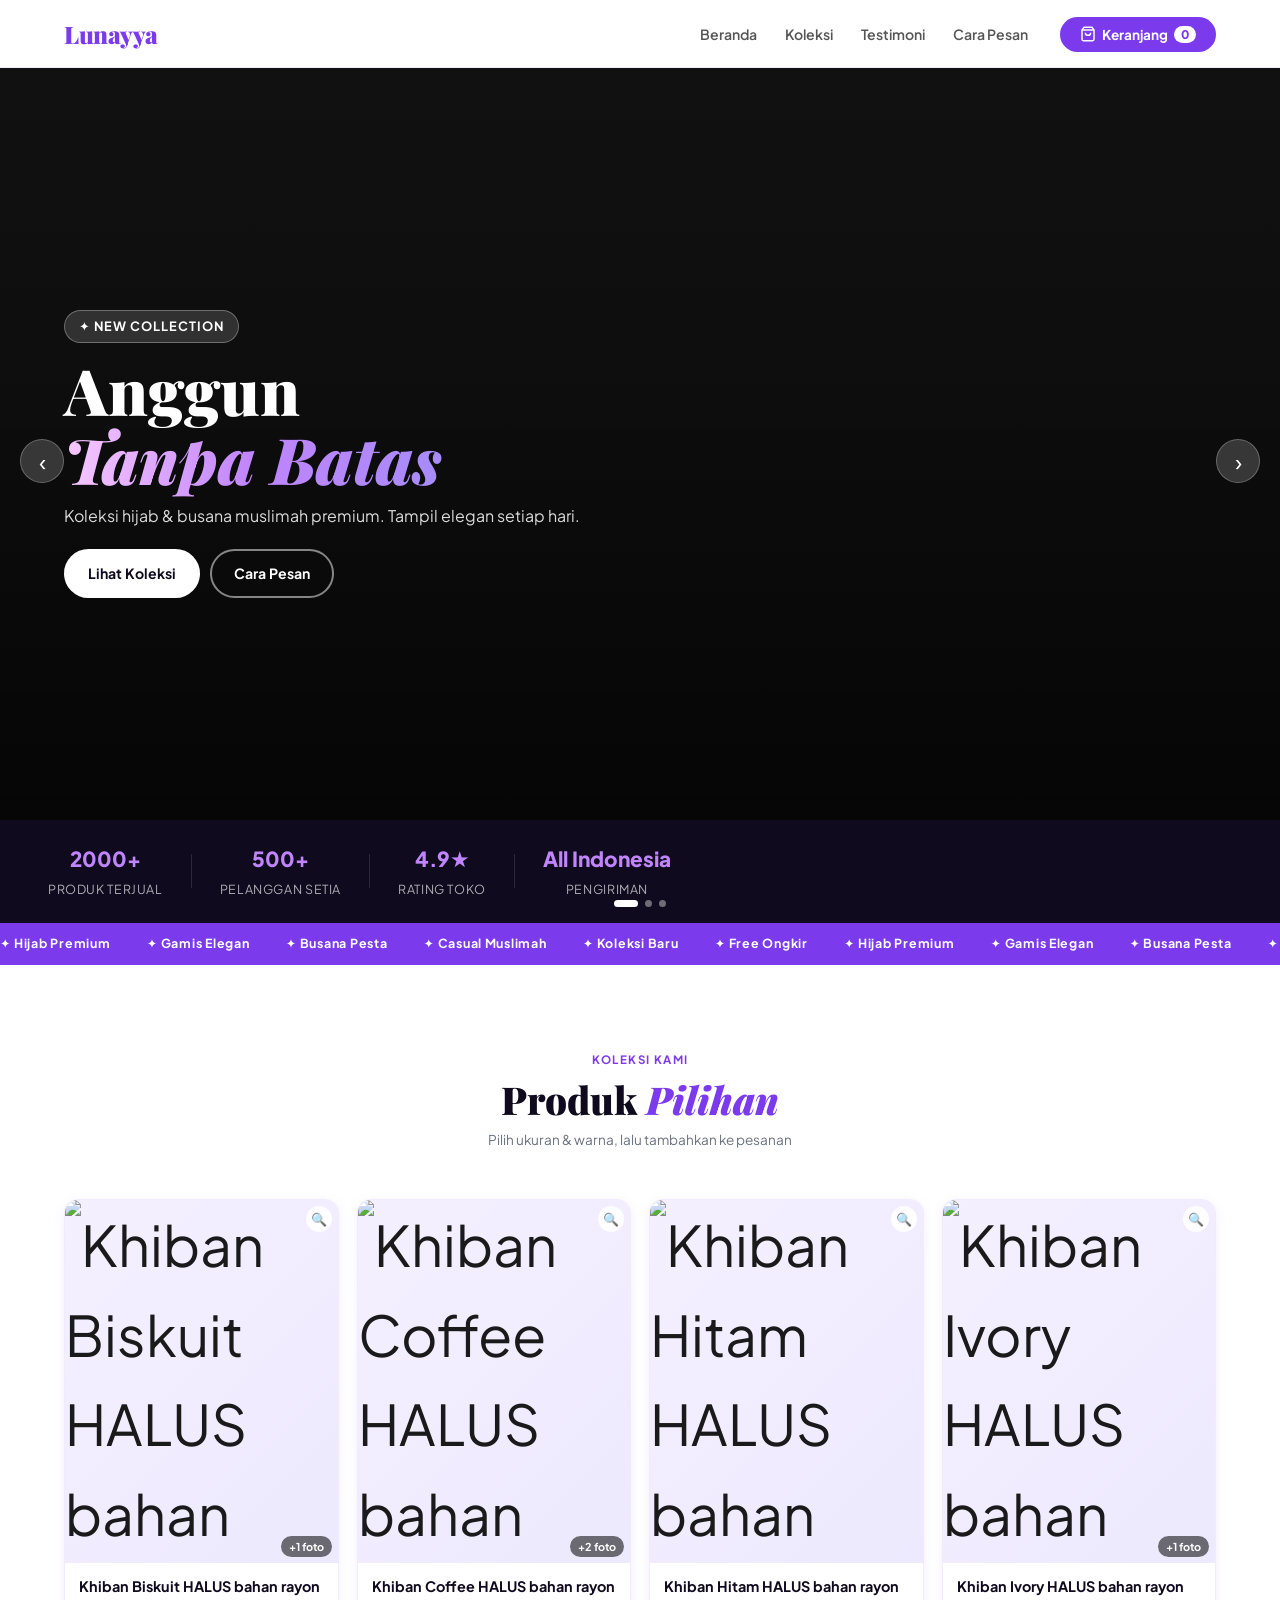
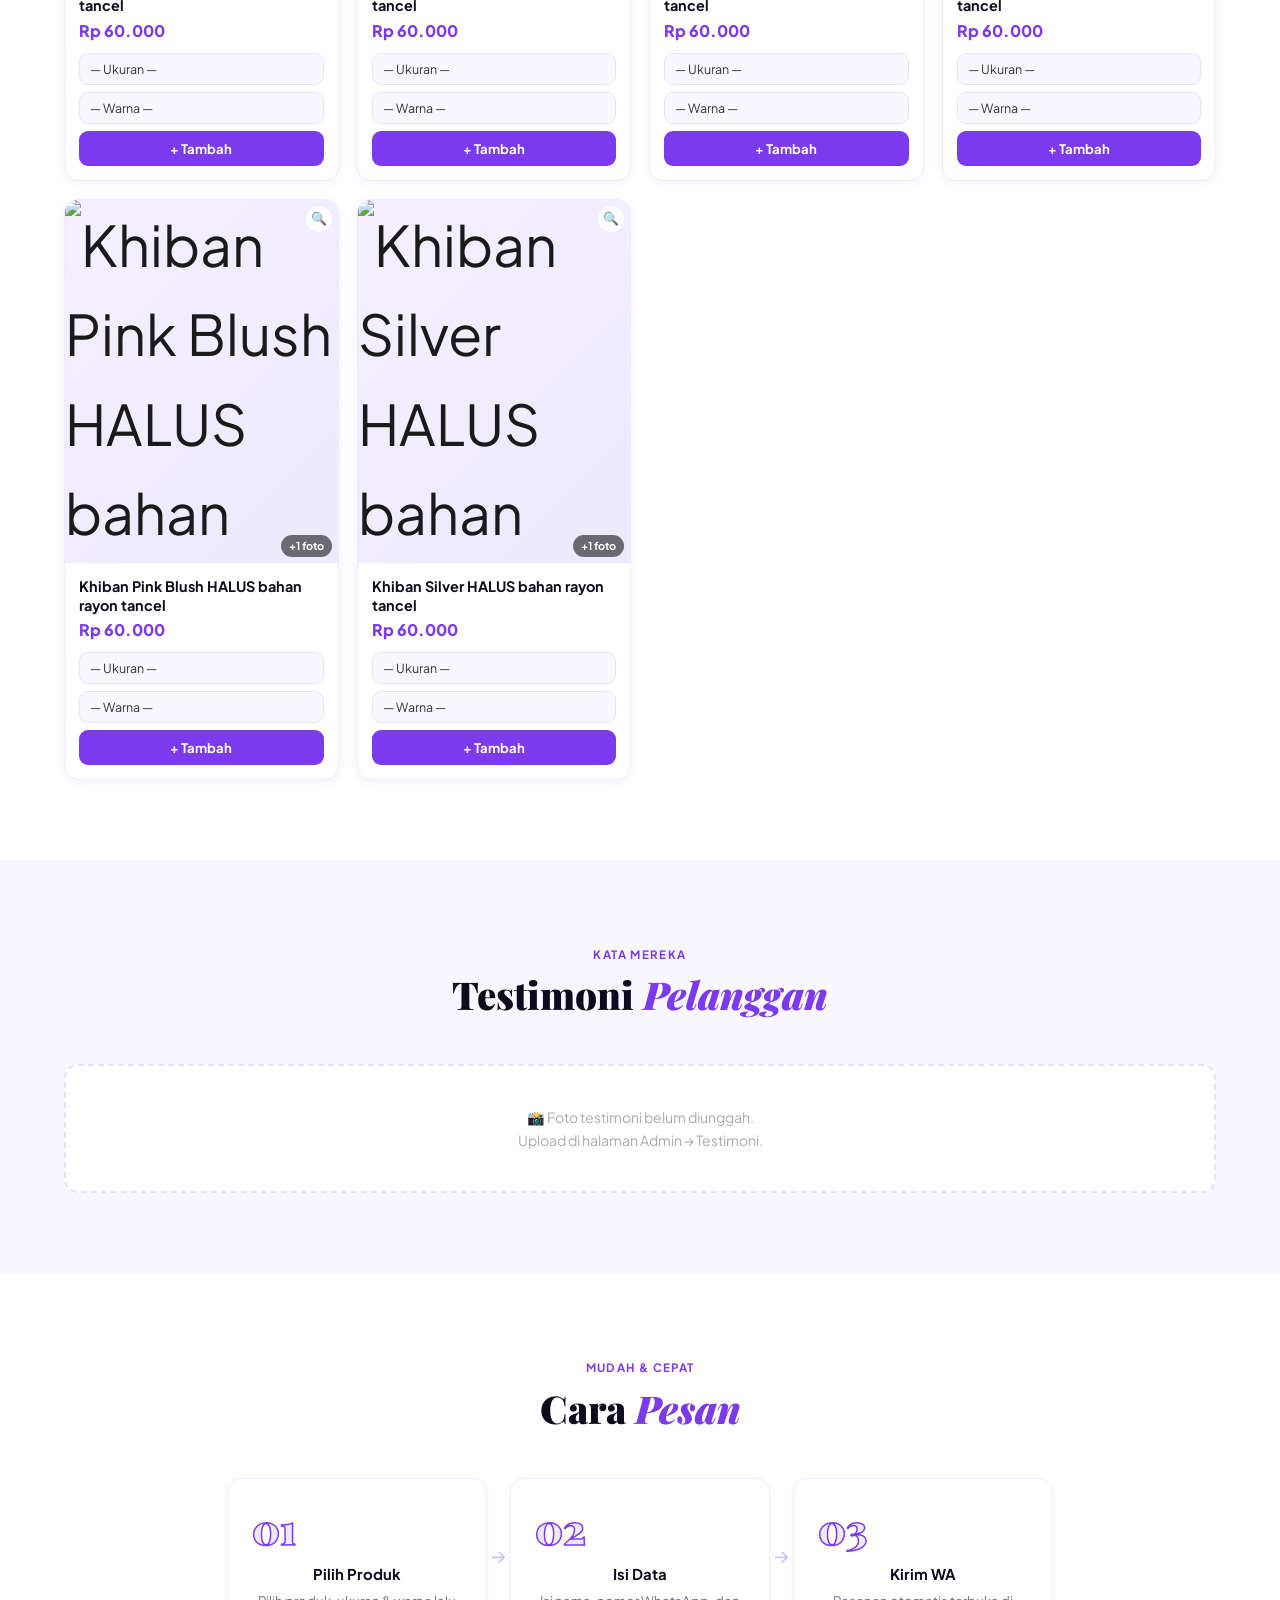
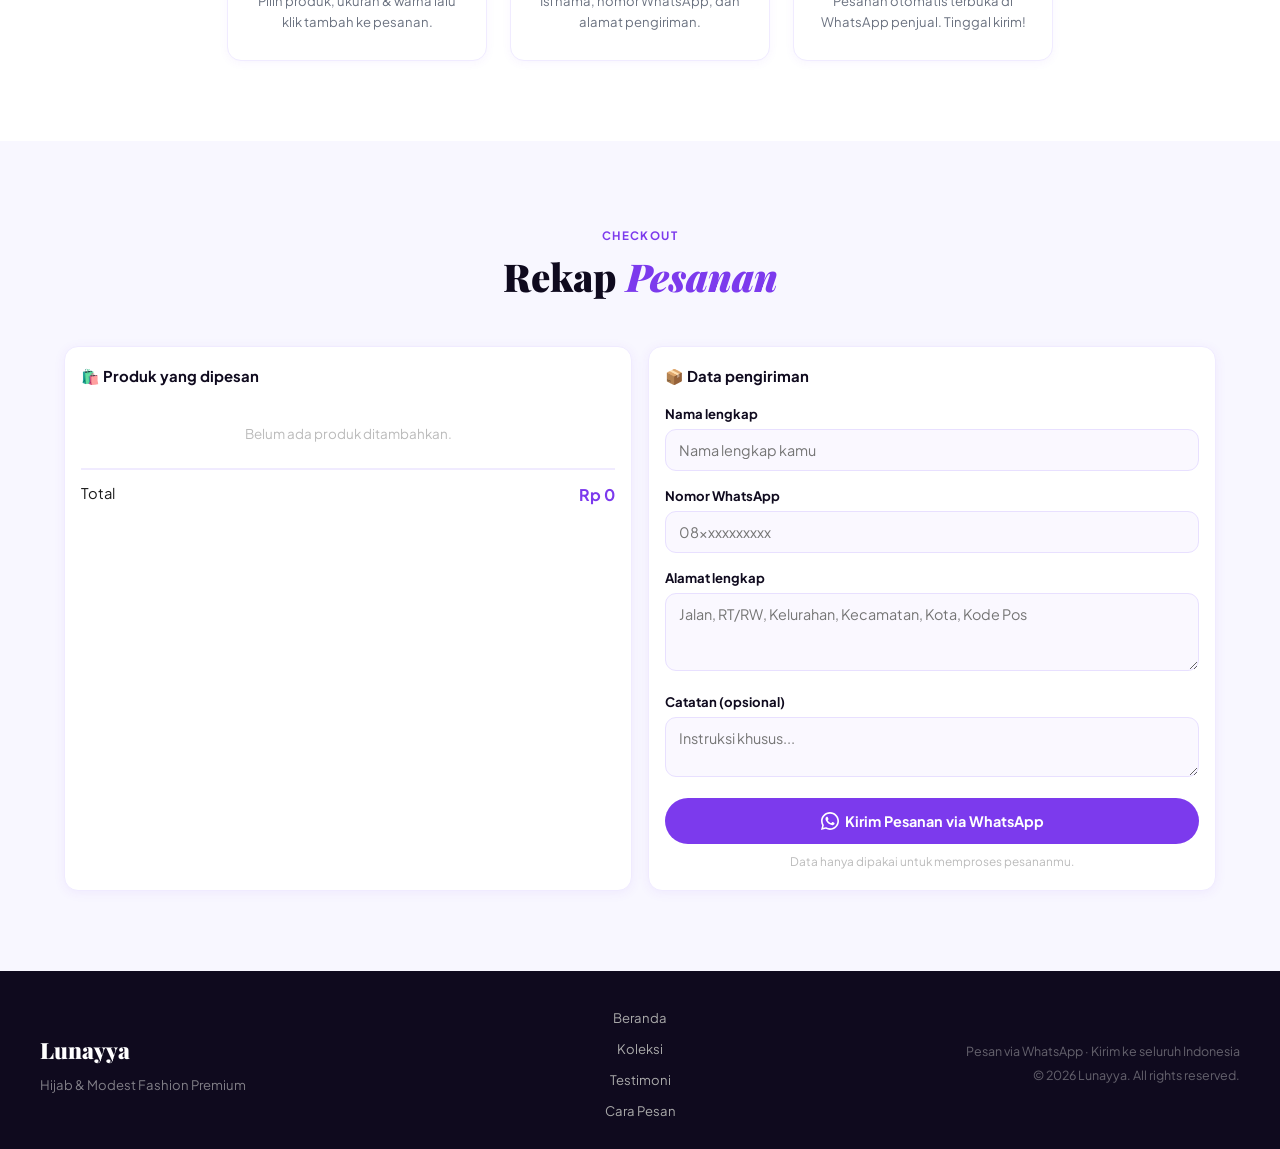
==== commit fe884953: "hero carousel: foto sebagai background, hapus blok warna" ====
--- a/index.html
+++ b/index.html
@@ -45,12 +45,13 @@
   <!-- HERO CAROUSEL -->
   <section class="hero" id="beranda">
     <div class="hero-carousel" id="heroCarousel">
-      <!-- Slide 1 (default) -->
+
+      <!-- Slide 1 -->
       <div class="hero-slide active" id="slide-0">
-        <div class="slide-bg" style="background:linear-gradient(135deg,#1a0a2e 0%,#3d1a6b 50%,#6b2fa0 100%)"></div>
+        <div class="slide-bg" id="slideBg0"></div>
         <div class="slide-content">
           <div class="slide-text">
-            <span class="hero-eyebrow">✦ New Collection 2024</span>
+            <span class="hero-eyebrow">✦ New Collection</span>
             <h1 class="hero-title">Anggun<br/><em>Tanpa Batas</em></h1>
             <p class="hero-desc">Koleksi hijab & busana muslimah premium. Tampil elegan setiap hari.</p>
             <div class="hero-cta">
@@ -58,20 +59,12 @@
               <a href="#cara-pesan" class="btn btn-hero-outline">Cara Pesan</a>
             </div>
           </div>
-          <div class="slide-visual">
-            <div class="slide-img-wrap" id="slideImg0">
-              <div class="slide-placeholder">🧕</div>
-            </div>
-            <div class="slide-badge-card">
-              <div class="badge-icon">⭐</div>
-              <div><strong>4.9/5</strong><span>Ribuan pembeli puas</span></div>
-            </div>
-          </div>
-        </div>
-      </div>
+        </div>
+      </div>
+
       <!-- Slide 2 -->
       <div class="hero-slide" id="slide-1">
-        <div class="slide-bg" style="background:linear-gradient(135deg,#0f1f1a 0%,#1a4a3a 50%,#2d7a5f 100%)"></div>
+        <div class="slide-bg" id="slideBg1"></div>
         <div class="slide-content">
           <div class="slide-text">
             <span class="hero-eyebrow">✦ Best Seller</span>
@@ -82,20 +75,12 @@
               <a href="#testimoni" class="btn btn-hero-outline">Testimoni</a>
             </div>
           </div>
-          <div class="slide-visual">
-            <div class="slide-img-wrap" id="slideImg1">
-              <div class="slide-placeholder">👗</div>
-            </div>
-            <div class="slide-badge-card">
-              <div class="badge-icon">🚚</div>
-              <div><strong>Free Ongkir</strong><span>Min. pembelian 2 pcs</span></div>
-            </div>
-          </div>
-        </div>
-      </div>
+        </div>
+      </div>
+
       <!-- Slide 3 -->
       <div class="hero-slide" id="slide-2">
-        <div class="slide-bg" style="background:linear-gradient(135deg,#1f0a0a 0%,#5a1a2e 50%,#9a2d50 100%)"></div>
+        <div class="slide-bg" id="slideBg2"></div>
         <div class="slide-content">
           <div class="slide-text">
             <span class="hero-eyebrow">✦ Exclusive Promo</span>
@@ -106,17 +91,9 @@
               <a href="#katalog" class="btn btn-hero-outline">Lihat Semua</a>
             </div>
           </div>
-          <div class="slide-visual">
-            <div class="slide-img-wrap" id="slideImg2">
-              <div class="slide-placeholder">🎀</div>
-            </div>
-            <div class="slide-badge-card">
-              <div class="badge-icon">💎</div>
-              <div><strong>Premium Quality</strong><span>Bahan pilihan terbaik</span></div>
-            </div>
-          </div>
-        </div>
-      </div>
+        </div>
+      </div>
+
     </div>
 
     <!-- Carousel controls -->
--- a/style.css
+++ b/style.css
@@ -116,7 +116,20 @@
   transition:opacity .6s ease;
 }
 .hero-slide.active{opacity:1;pointer-events:auto}
-.slide-bg{position:absolute;inset:0}
+.slide-bg{
+  position:absolute;inset:0;
+  background-size:cover;
+  background-position:center center;
+  background-repeat:no-repeat;
+  background-color:#d4cce8;
+  background-image:
+    radial-gradient(ellipse at 30% 60%, rgba(124,58,237,.18) 0%, transparent 60%),
+    radial-gradient(ellipse at 80% 20%, rgba(192,132,252,.15) 0%, transparent 50%);
+}
+.slide-bg.has-photo{
+  background-color:#111;
+  background-image:none;
+}
 
 .slide-content{
   position:relative;z-index:2;
@@ -572,7 +585,6 @@
     align-items:center;gap:40px;
     justify-content:flex-end;
   }
-  .slide-bg::after{background:none}
   .slide-visual{display:flex;flex-direction:column;align-items:center;gap:20px}
   .slide-badge-card{
     display:flex;
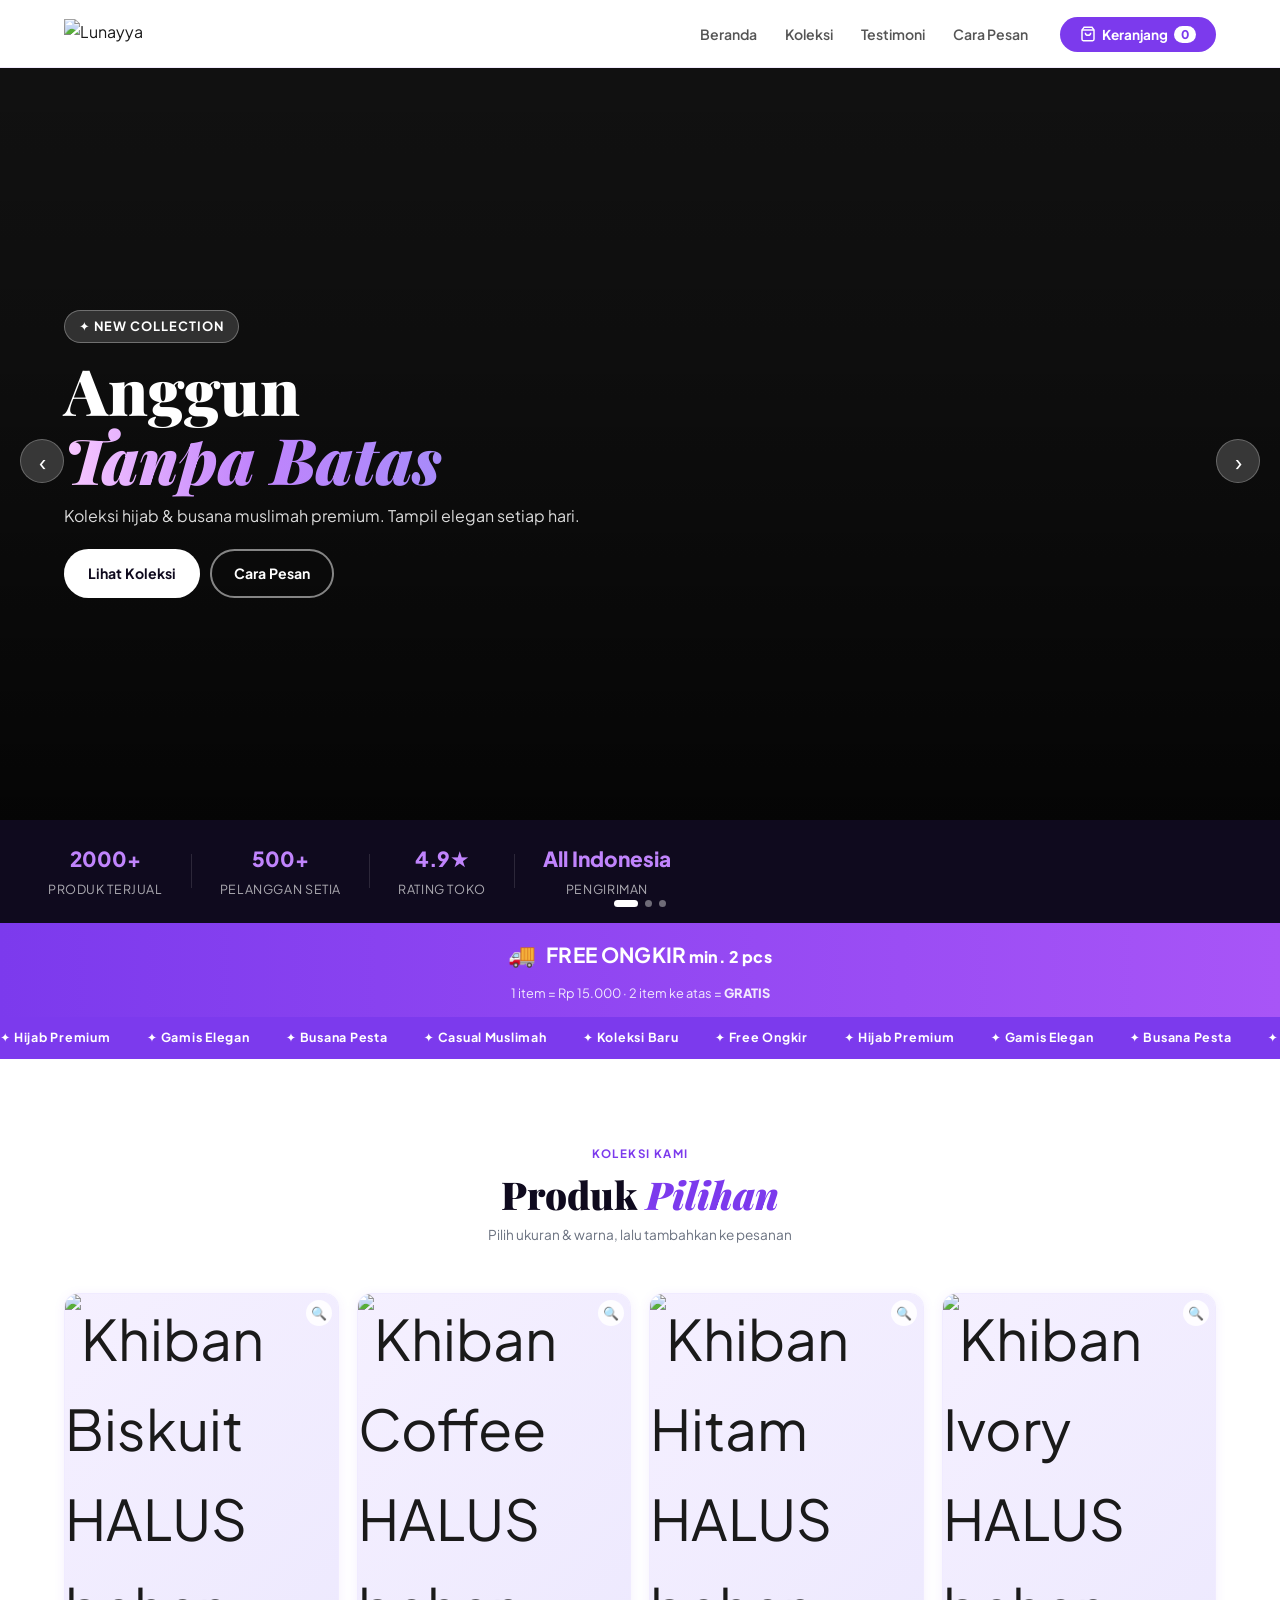
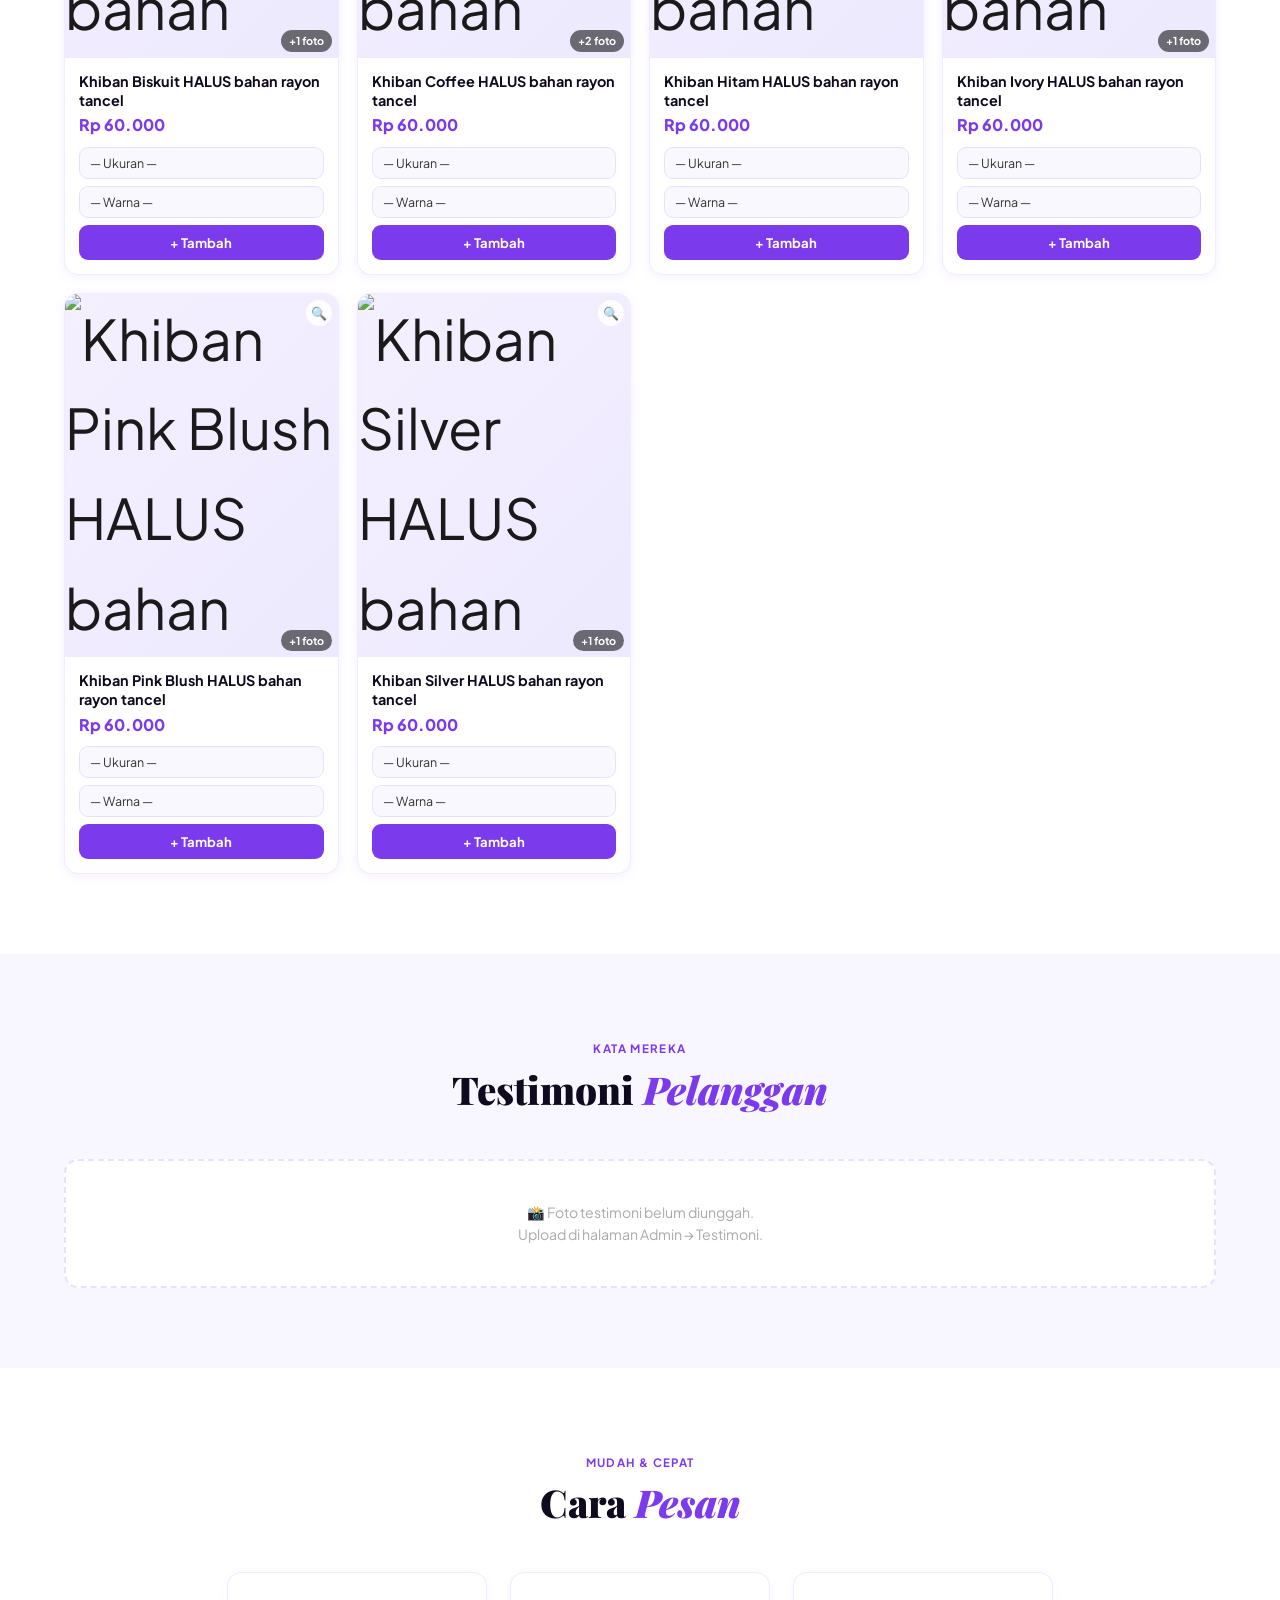
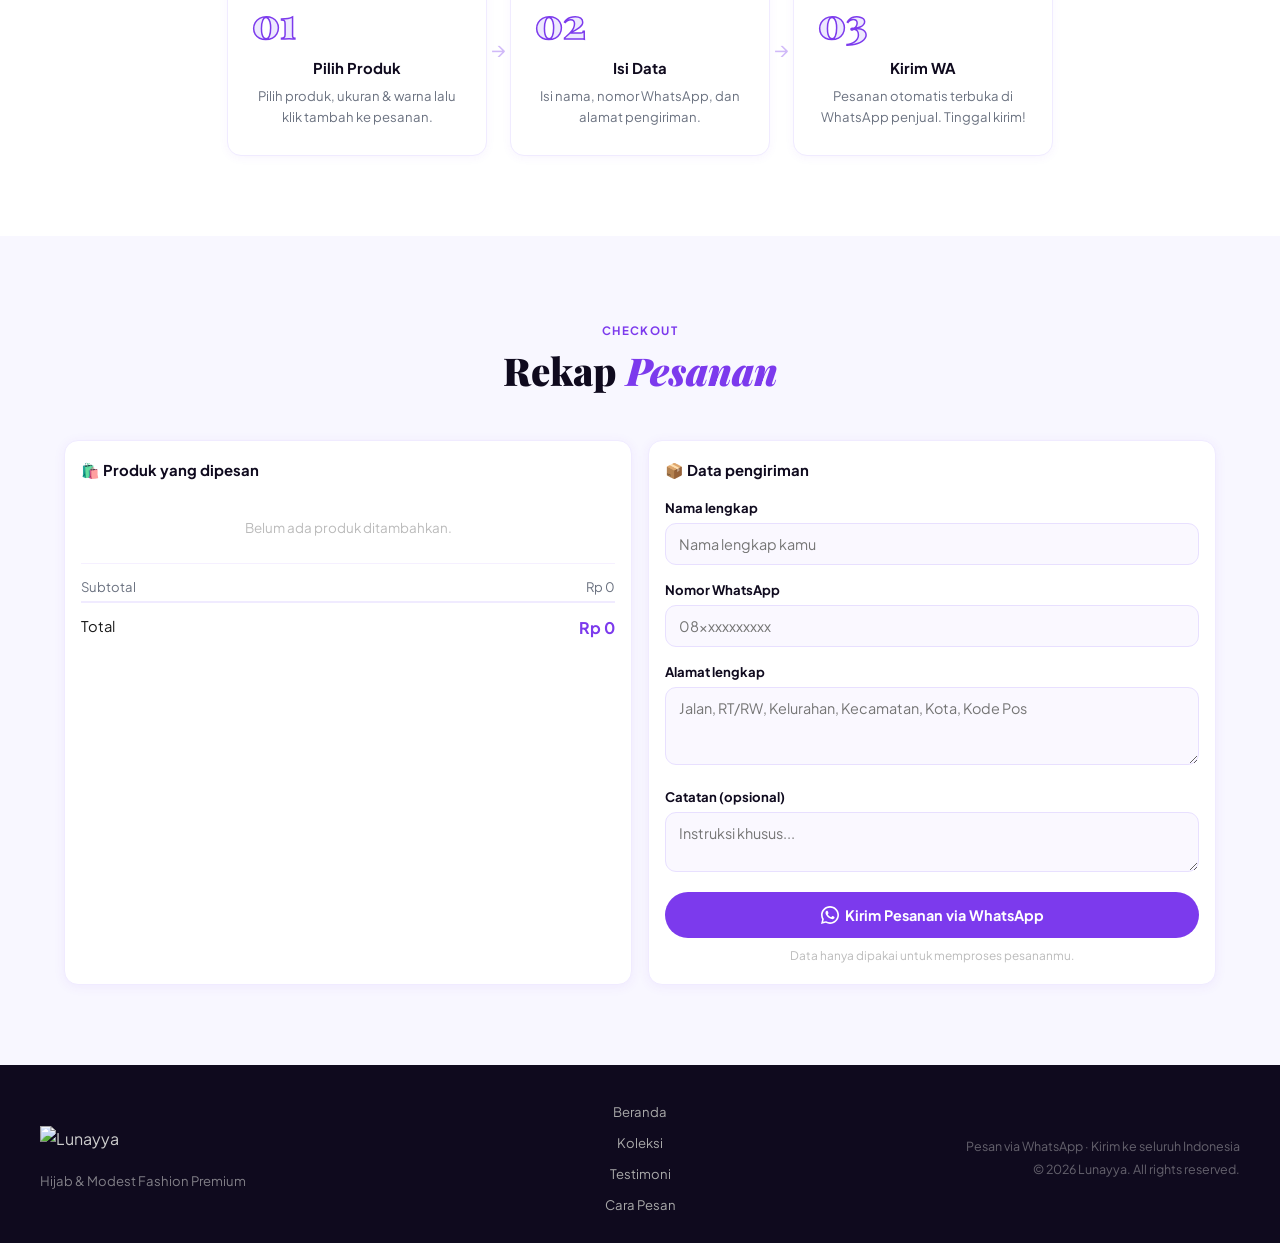
==== commit c06e7a8a: "ongkir 15rb, free ongkir min 2 pcs, banner landing page" ====
--- a/index.html
+++ b/index.html
@@ -117,6 +117,15 @@
     </div>
   </section>
 
+  <!-- BANNER FREE ONGKIR -->
+  <div class="freeongkir-banner">
+    <span class="fob-icon">🚚</span>
+    <div class="fob-text">
+      <strong>FREE ONGKIR</strong> min. 2 pcs
+    </div>
+    <div class="fob-sub">1 item = Rp 15.000 · 2 item ke atas = <strong>GRATIS</strong></div>
+  </div>
+
   <!-- MARQUEE -->
   <div class="marquee-wrap">
     <div class="marquee-track">
@@ -202,7 +211,20 @@
         <div class="order-card">
           <h3>🛍️ Produk yang dipesan</h3>
           <div id="orderList"><p class="empty-msg">Belum ada produk ditambahkan.</p></div>
-          <div class="order-total">Total <strong id="orderTotal">Rp 0</strong></div>
+          <div class="order-subtotal-row">
+            <span>Subtotal</span><span id="orderSubtotal">Rp 0</span>
+          </div>
+          <div class="order-ongkir-row" id="ongkirRow">
+            <span>Ongkos kirim</span>
+            <span id="ongkirAmt" class="ongkir-amt">Rp 15.000</span>
+          </div>
+          <div class="order-freeongkir-row" id="freeOngkirRow" style="display:none">
+            <span>Ongkos kirim</span>
+            <span class="free-tag">🎉 GRATIS</span>
+          </div>
+          <div class="order-total">
+            <span>Total</span><strong id="orderTotal">Rp 0</strong>
+          </div>
         </div>
         <div class="order-card">
           <h3>📦 Data pengiriman</h3>
--- a/style.css
+++ b/style.css
@@ -211,6 +211,22 @@
 .stat-divider{width:1px;height:34px;background:rgba(255,255,255,.12);flex-shrink:0}
 
 /* ===================================================================
+   BANNER FREE ONGKIR
+=================================================================== */
+.freeongkir-banner{
+  background:linear-gradient(90deg,#7c3aed,#a855f7);
+  color:#fff;
+  display:flex;align-items:center;justify-content:center;
+  gap:10px;padding:14px 20px;
+  text-align:center;flex-wrap:wrap;
+}
+.fob-icon{font-size:1.4rem;flex-shrink:0}
+.fob-text{font-size:1rem;font-weight:800;letter-spacing:.01em}
+.fob-text strong{font-size:1.3rem;text-transform:uppercase}
+.fob-sub{font-size:.8rem;opacity:.88;width:100%;text-align:center}
+.fob-sub strong{font-weight:800}
+
+/* ===================================================================
    MARQUEE
 =================================================================== */
 .marquee-wrap{background:var(--purple);overflow:hidden;padding:11px 0}
@@ -453,10 +469,45 @@
 .order-item-info{flex:1;min-width:0}
 .order-item-name{font-weight:700;font-size:.84rem;white-space:nowrap;overflow:hidden;text-overflow:ellipsis}
 .order-item-detail{font-size:.74rem;color:var(--muted)}
+.order-item-qty{
+  display:flex;align-items:center;gap:0;
+  border:1.5px solid #e8e0ff;border-radius:99px;
+  overflow:hidden;flex-shrink:0;
+}
+.qty-btn{
+  background:none;border:none;
+  width:28px;height:28px;
+  font-size:1rem;font-weight:700;
+  color:var(--purple);cursor:pointer;
+  display:flex;align-items:center;justify-content:center;
+  transition:background .15s;
+  -webkit-tap-highlight-color:transparent;
+}
+.qty-btn:active{background:var(--purple-light)}
+.qty-num{
+  font-size:.82rem;font-weight:700;
+  min-width:22px;text-align:center;color:var(--dark);
+}
 .order-item-price{font-weight:700;color:var(--purple);font-size:.84rem;white-space:nowrap}
 .remove-btn{background:none;border:none;color:#ccc;cursor:pointer;font-size:1rem;padding:3px 6px;border-radius:4px}
 .order-total{display:flex;justify-content:space-between;font-size:.92rem;padding-top:12px;margin-top:4px;border-top:2px solid #f0ebff}
 .order-total strong{color:var(--purple);font-size:1rem}
+.order-subtotal-row{
+  display:flex;justify-content:space-between;
+  font-size:.82rem;color:var(--muted);
+  padding-top:12px;margin-top:4px;
+  border-top:1px solid #f5f0ff;
+}
+.order-ongkir-row,.order-freeongkir-row{
+  display:flex;justify-content:space-between;align-items:center;
+  font-size:.82rem;padding:5px 0;
+}
+.ongkir-amt{color:#e53935;font-weight:700}
+.free-tag{
+  background:#dcfce7;color:#16a34a;
+  border-radius:99px;padding:2px 10px;
+  font-size:.78rem;font-weight:800;
+}
 .form-group{margin-bottom:14px}
 .form-group label{display:block;font-size:.82rem;font-weight:700;margin-bottom:5px;color:var(--dark)}
 .form-group input,.form-group textarea{
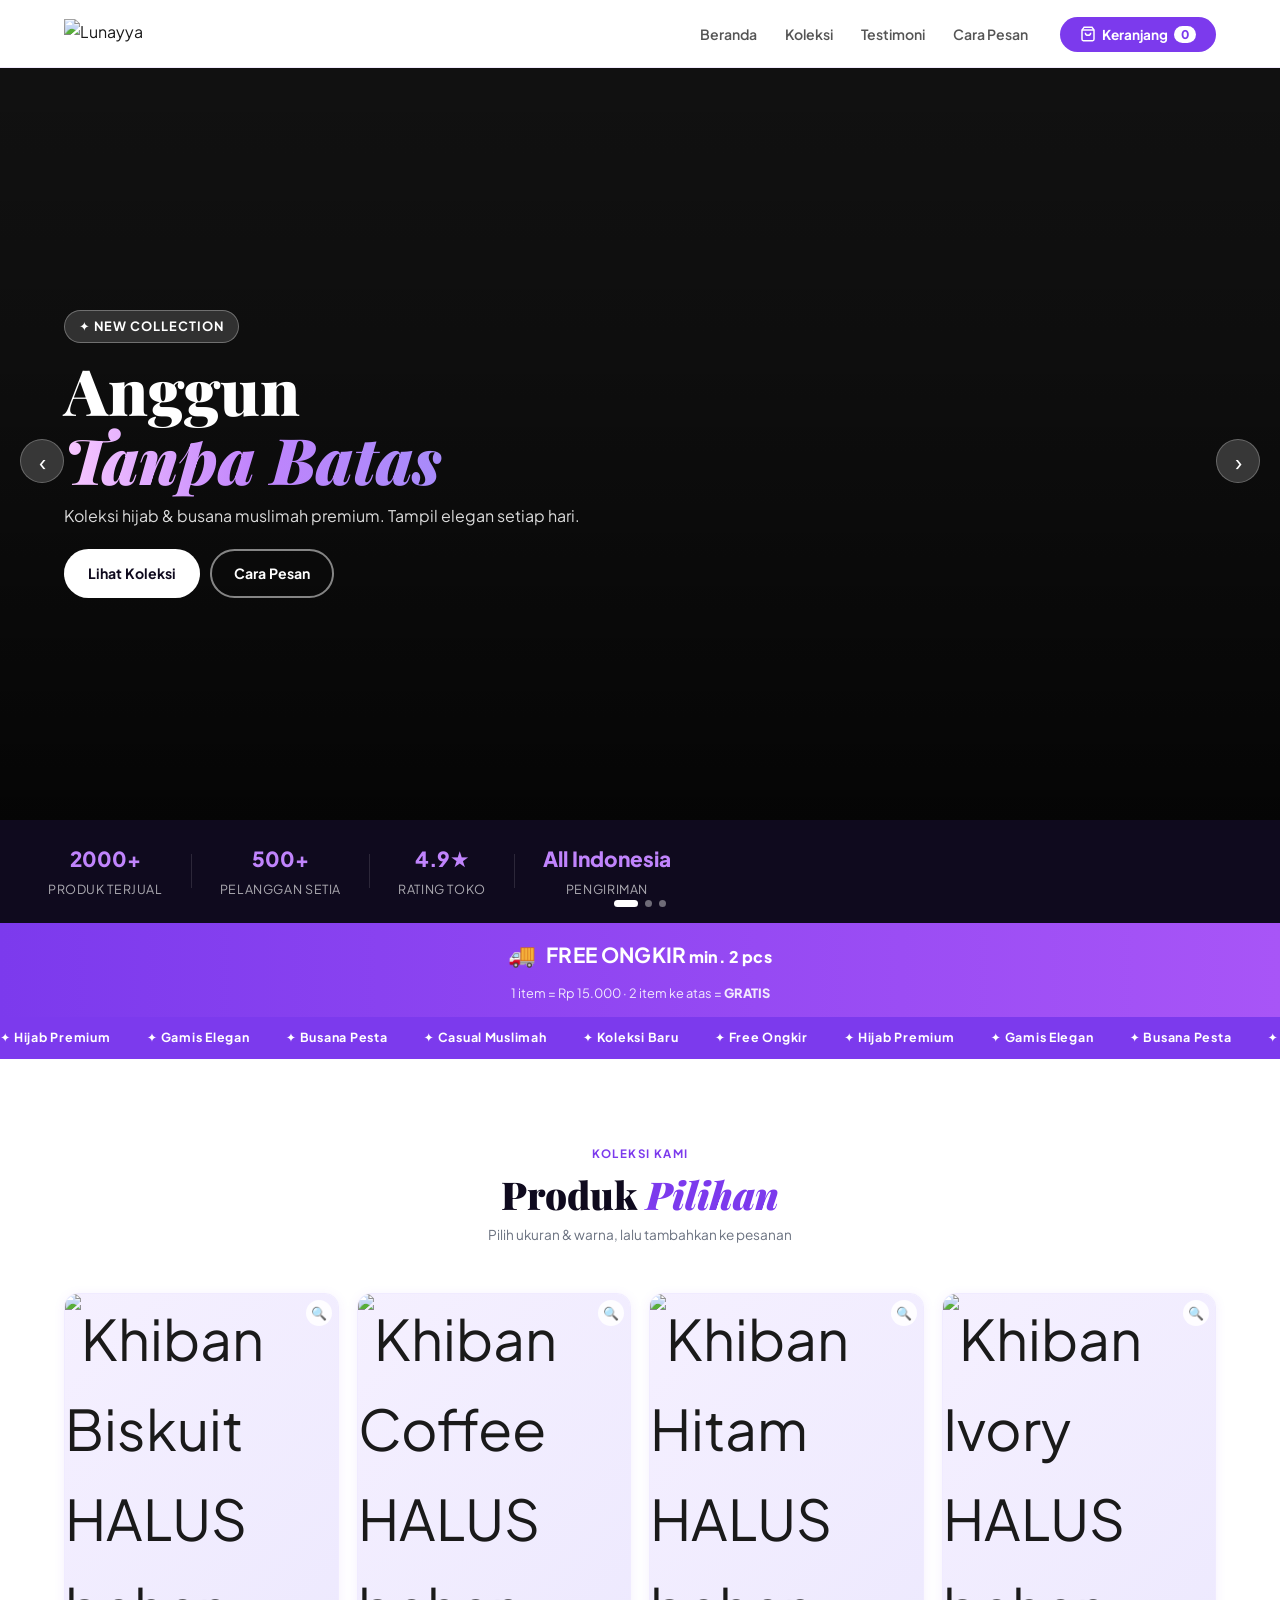
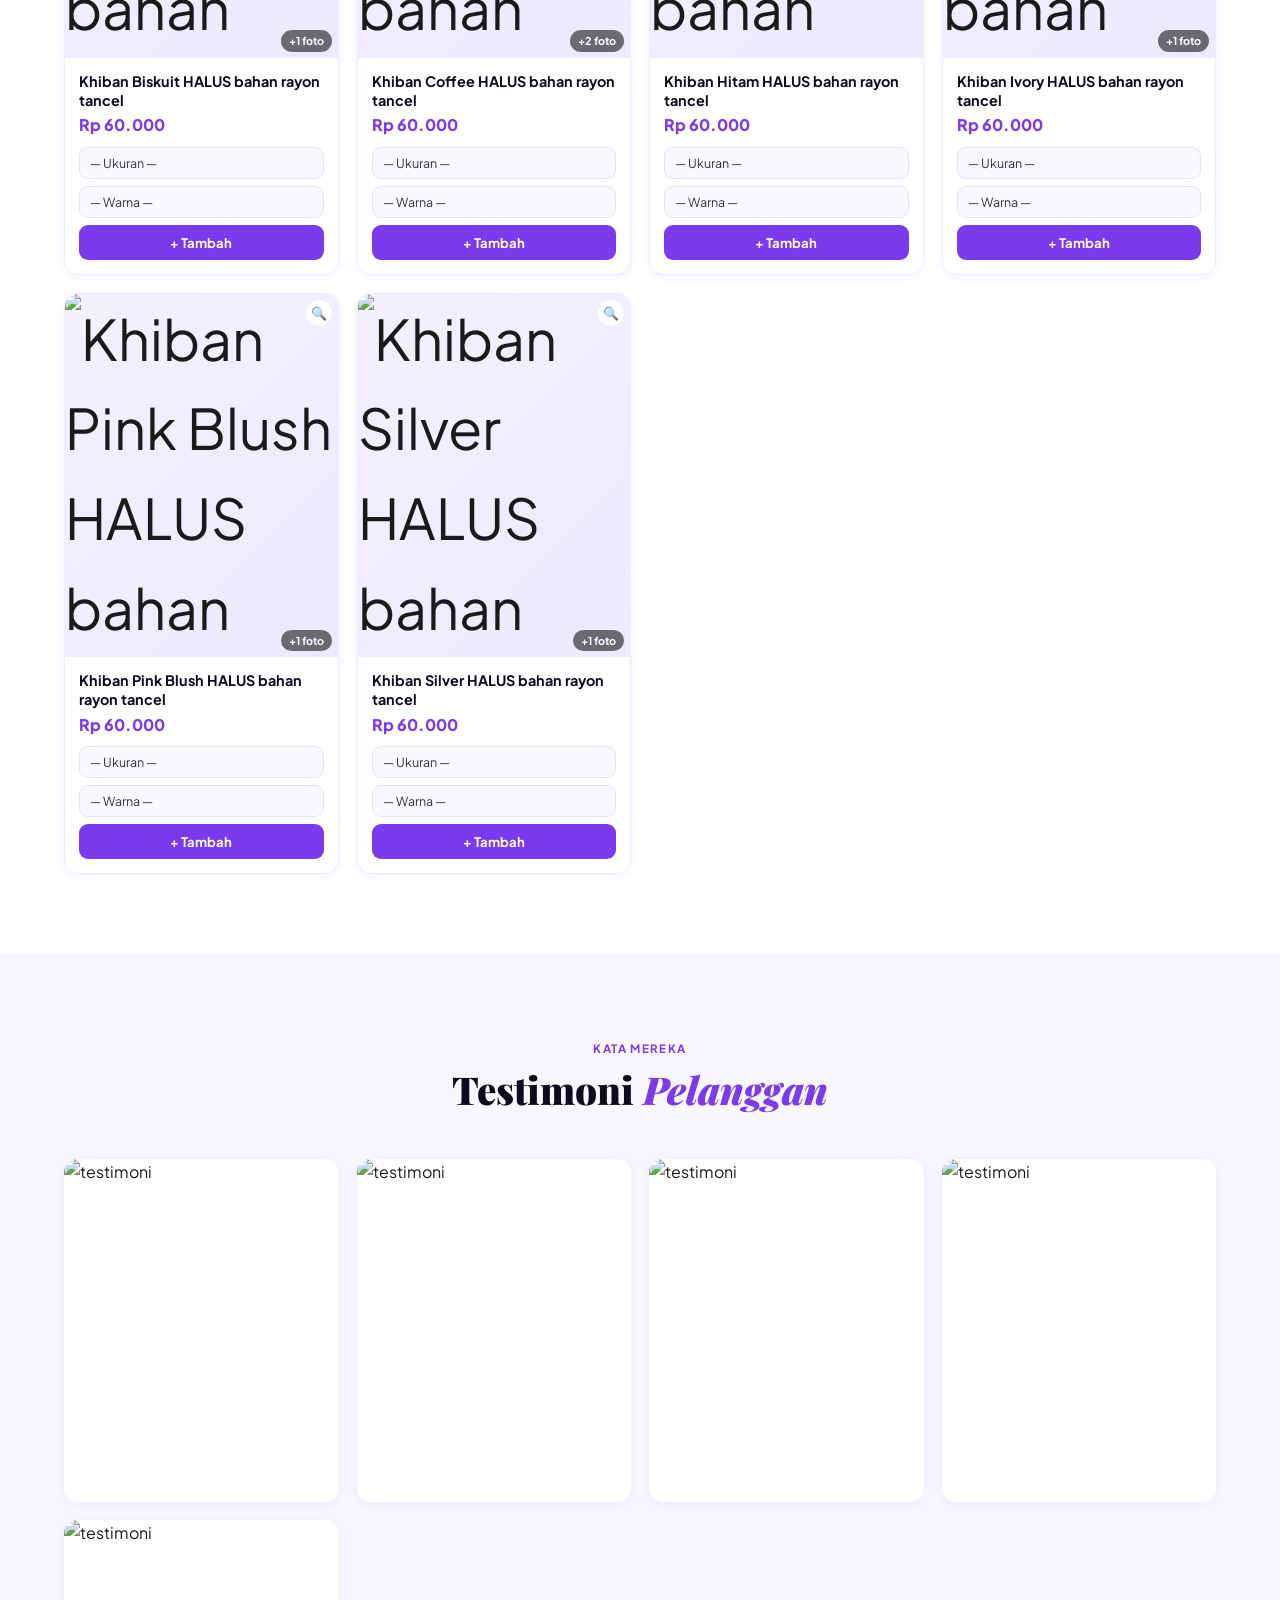
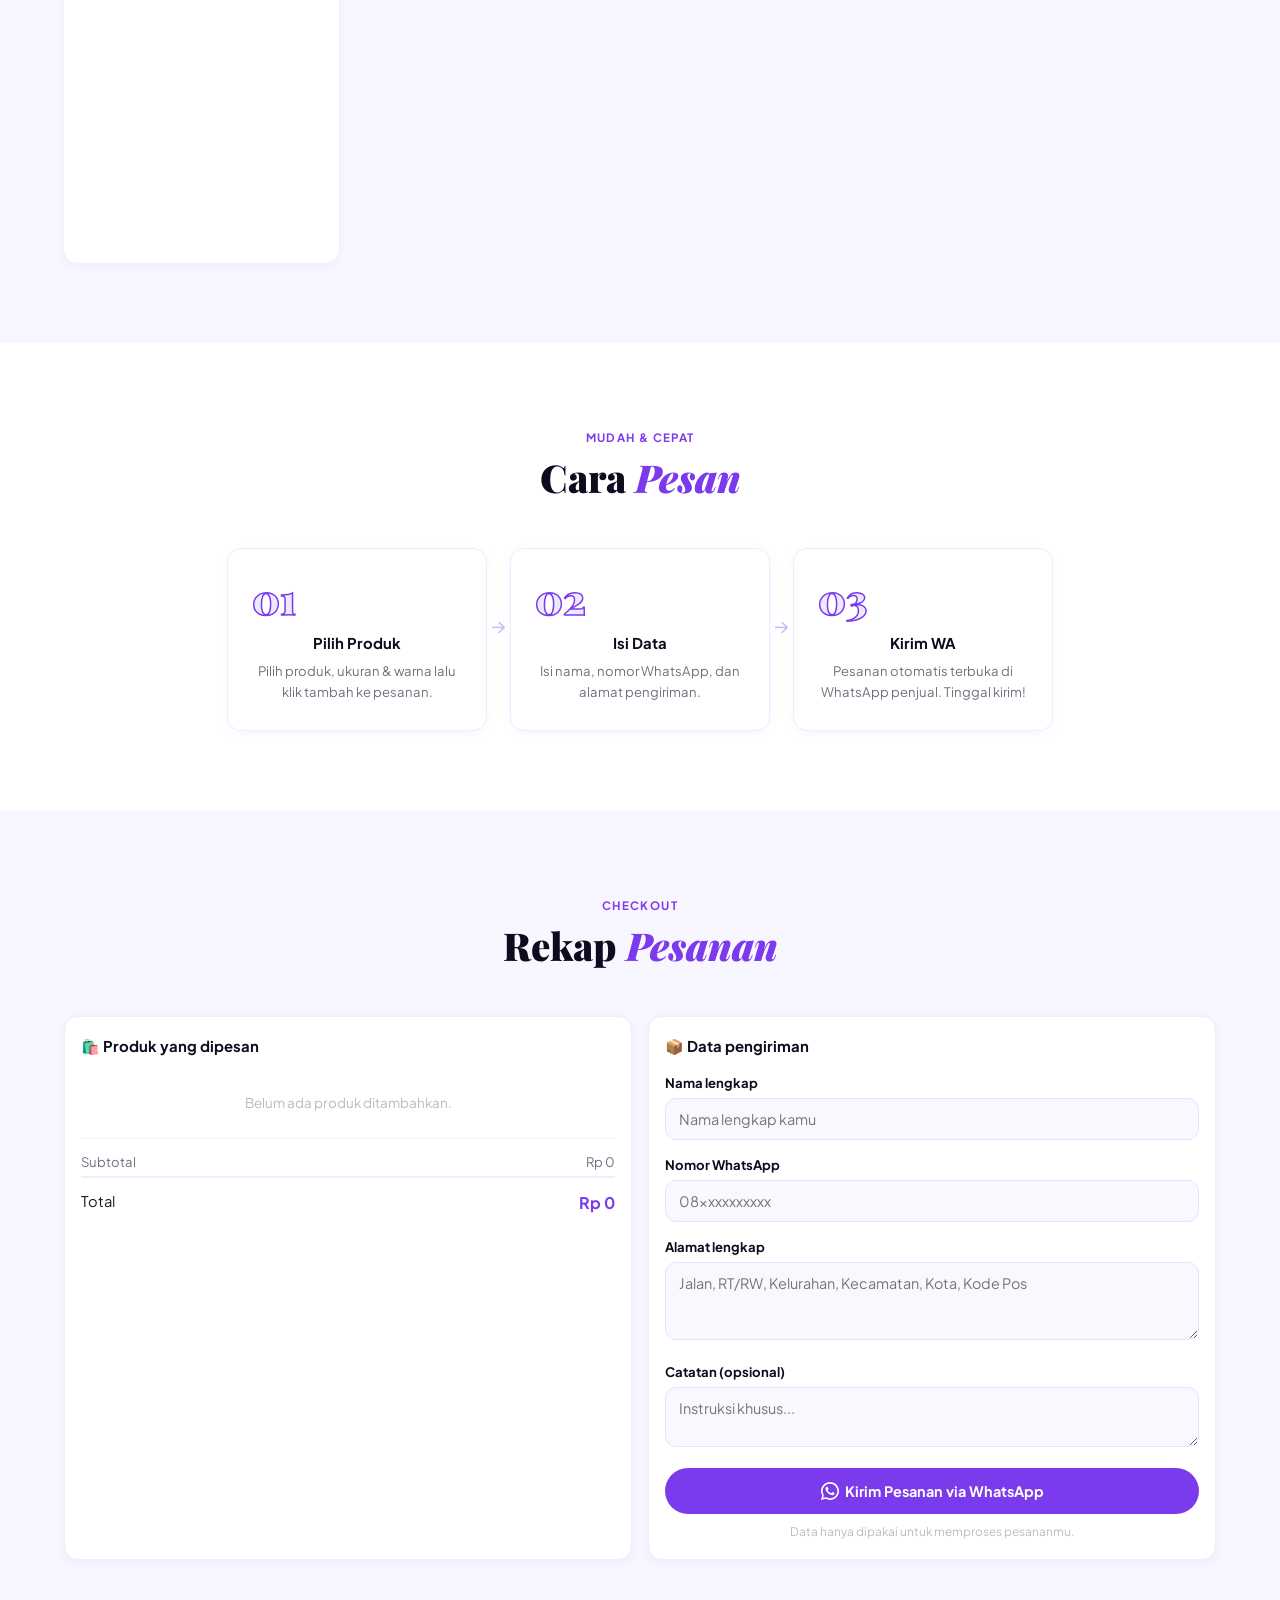
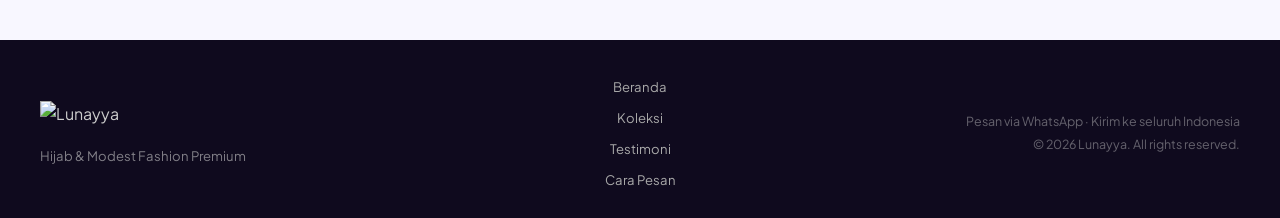
==== commit 73ebfe11: "pasang Meta Pixel 1350712334795074 + event AddToCart & InitiateCheckout" ====
--- a/index.html
+++ b/index.html
@@ -9,6 +9,20 @@
   <link rel="preconnect" href="https://fonts.gstatic.com" crossorigin/>
   <link href="https://fonts.googleapis.com/css2?family=Playfair+Display:ital,wght@0,700;0,900;1,700&family=Plus+Jakarta+Sans:wght@400;500;600;700&display=swap" rel="stylesheet"/>
   <link rel="stylesheet" href="style.css"/>
+
+  <!-- Meta Pixel -->
+  <script>
+  !function(f,b,e,v,n,t,s){if(f.fbq)return;n=f.fbq=function(){n.callMethod?
+  n.callMethod.apply(n,arguments):n.queue.push(arguments)};if(!f._fbq)f._fbq=n;
+  n.push=n;n.loaded=!0;n.version='2.0';n.queue=[];t=b.createElement(e);t.async=!0;
+  t.src=v;s=b.getElementsByTagName(e)[0];s.parentNode.insertBefore(t,s)}(window,
+  document,'script','https://connect.facebook.net/en_US/fbevents.js');
+  fbq('init','1350712334795074');
+  fbq('track','PageView');
+  </script>
+  <noscript><img height="1" width="1" style="display:none"
+  src="https://www.facebook.com/tr?id=1350712334795074&ev=PageView&noscript=1"/></noscript>
+  <!-- End Meta Pixel -->
 </head>
 <body>
 
